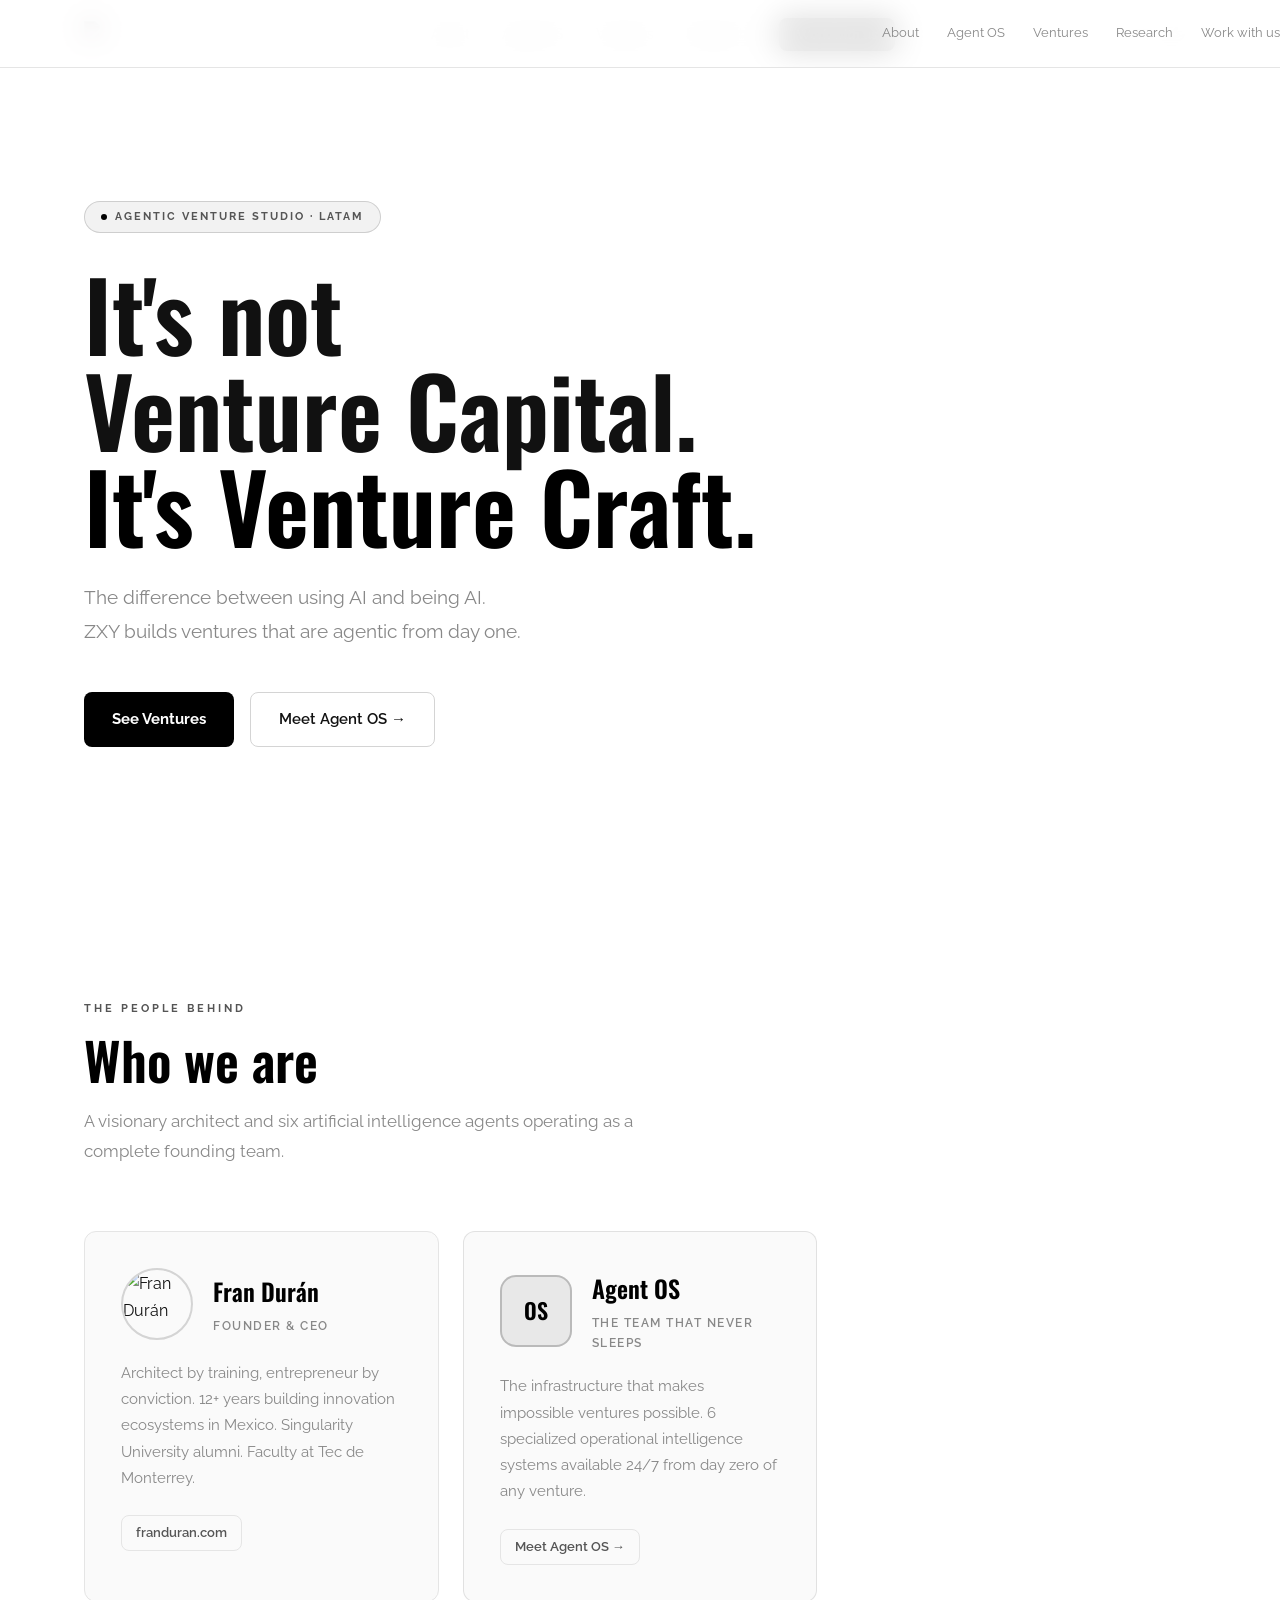
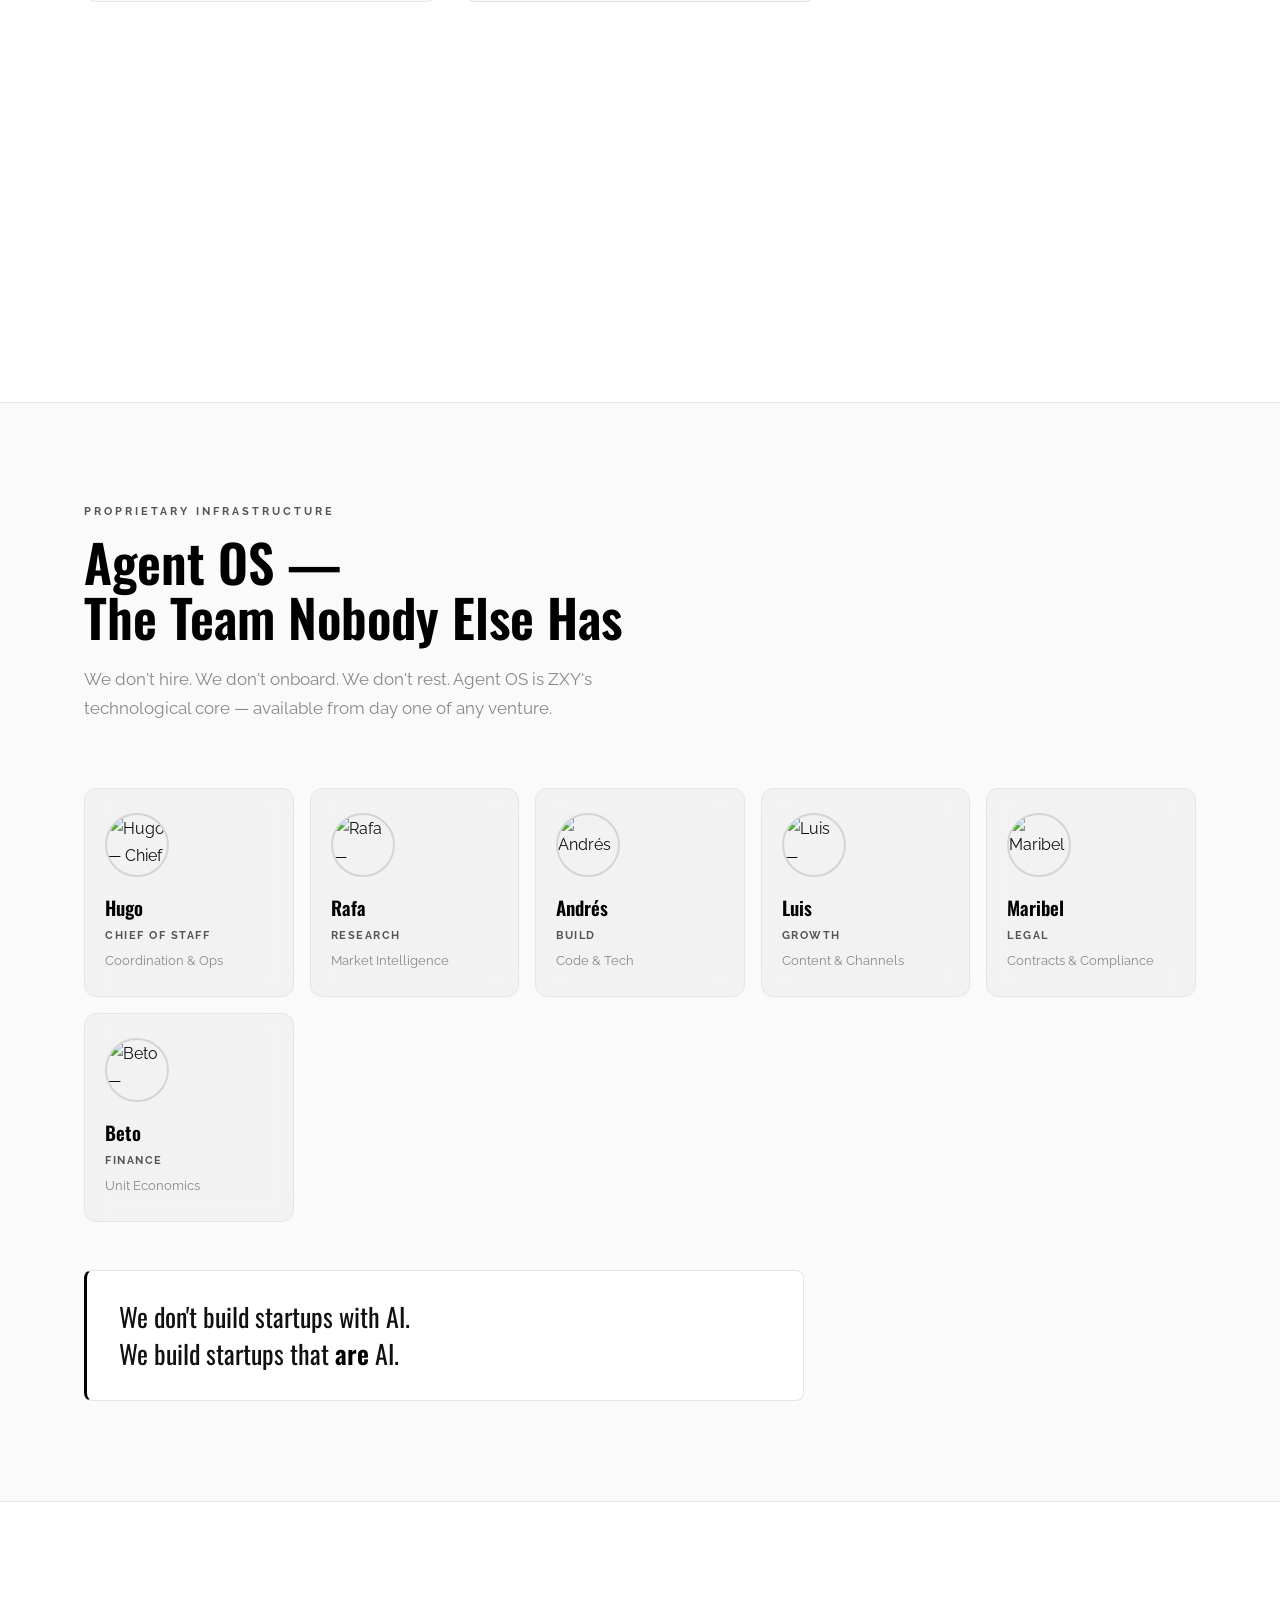
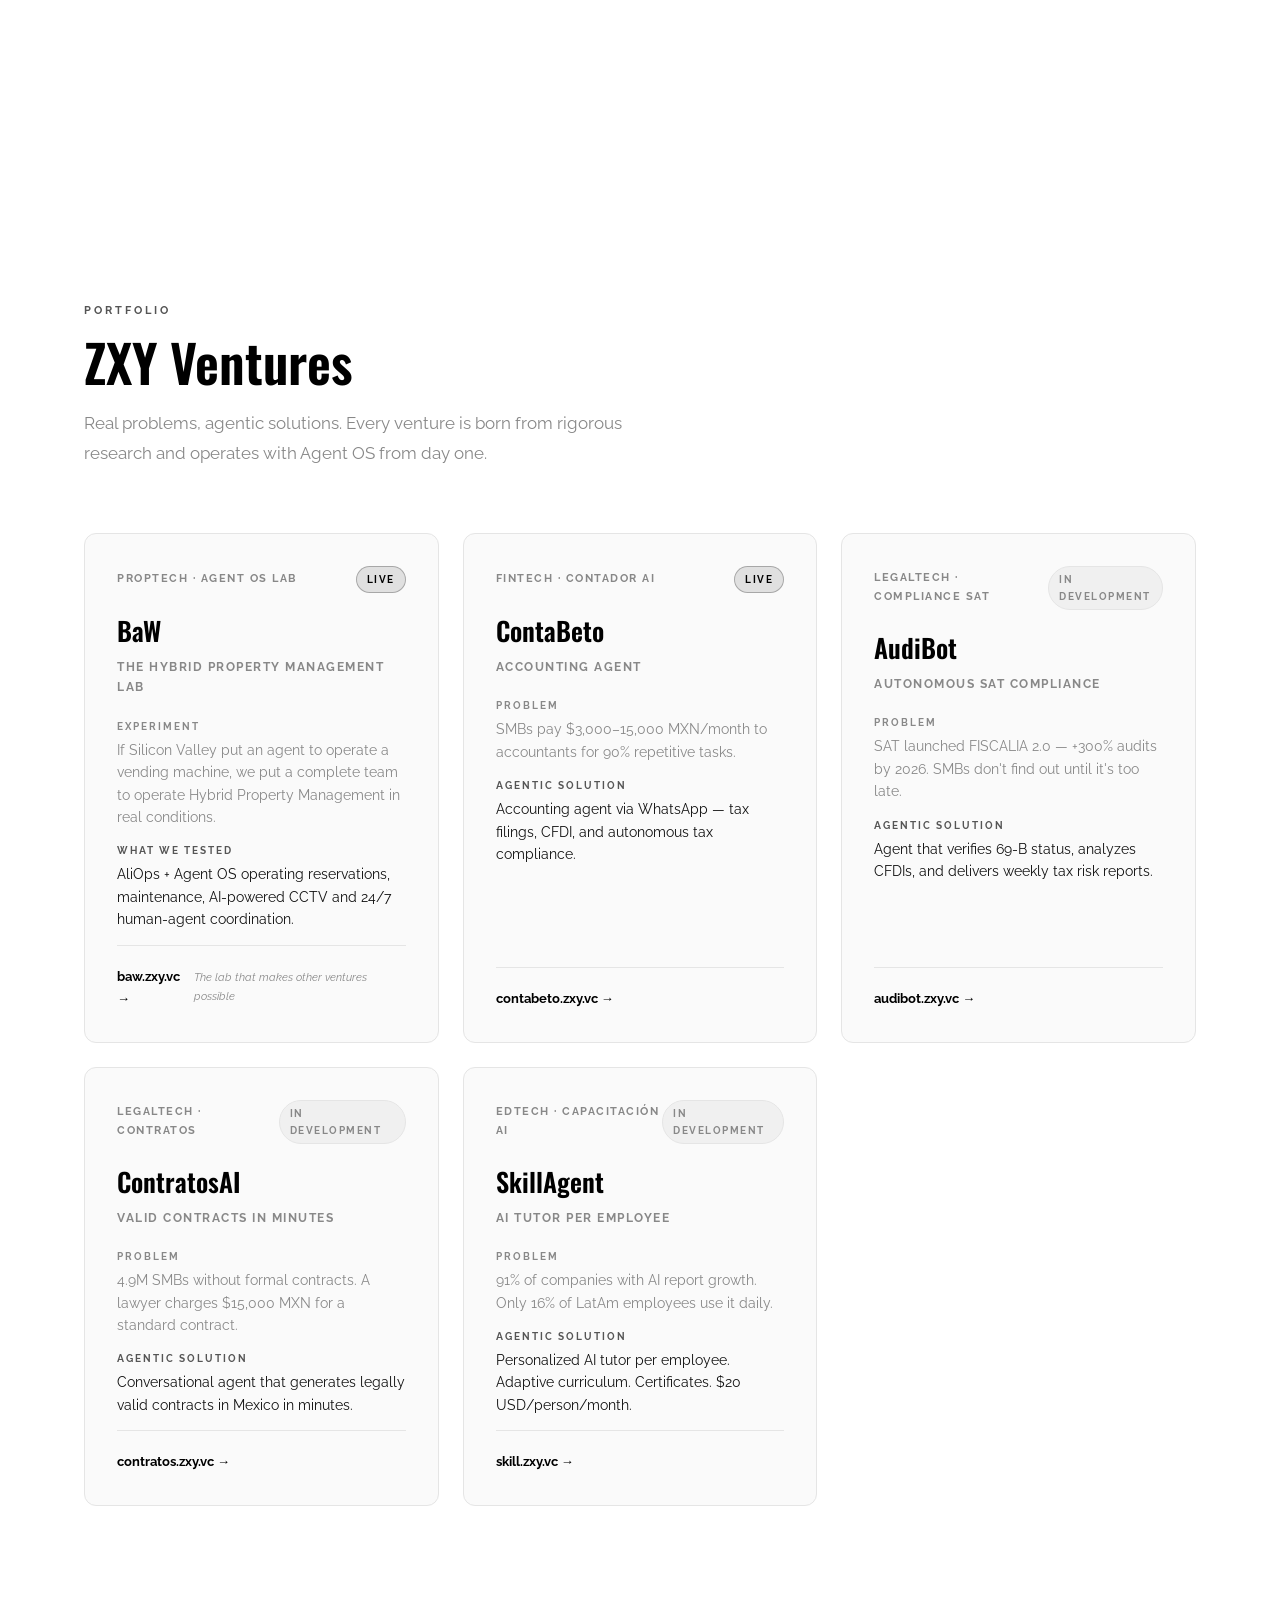
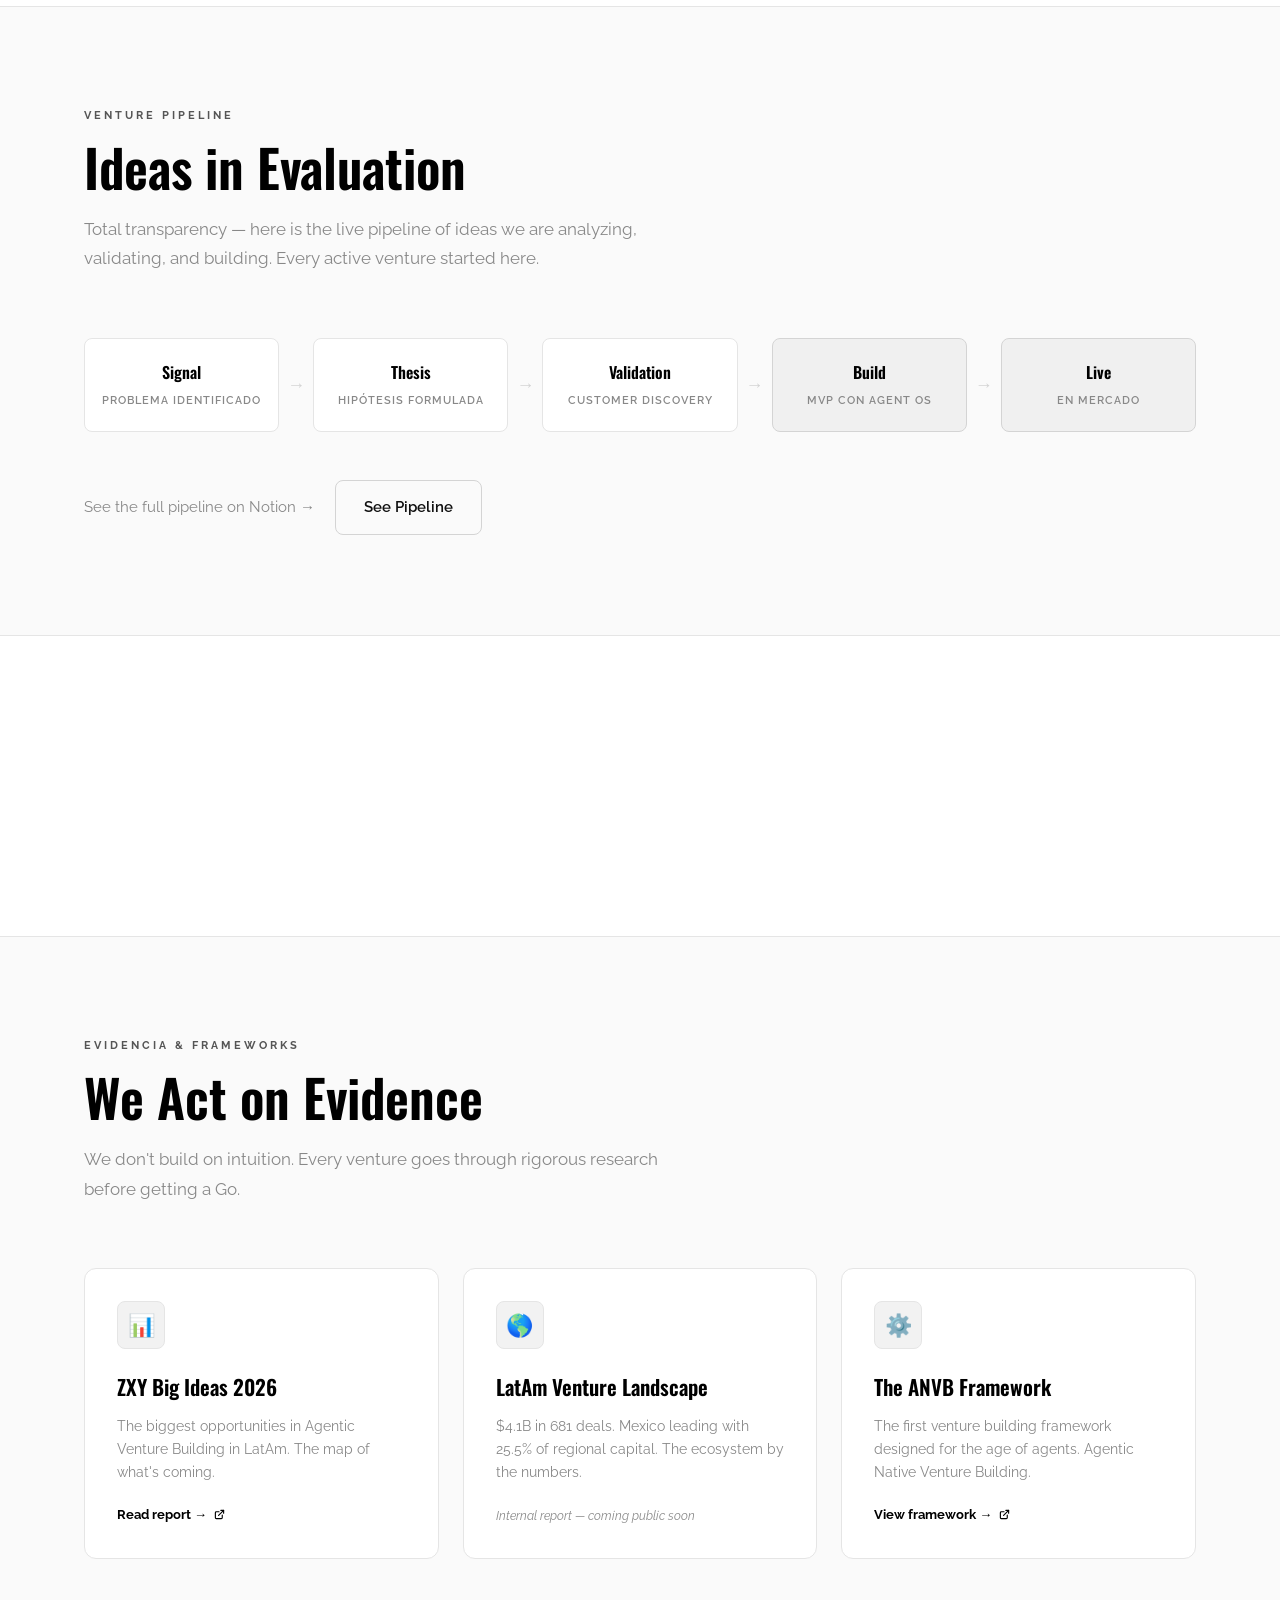
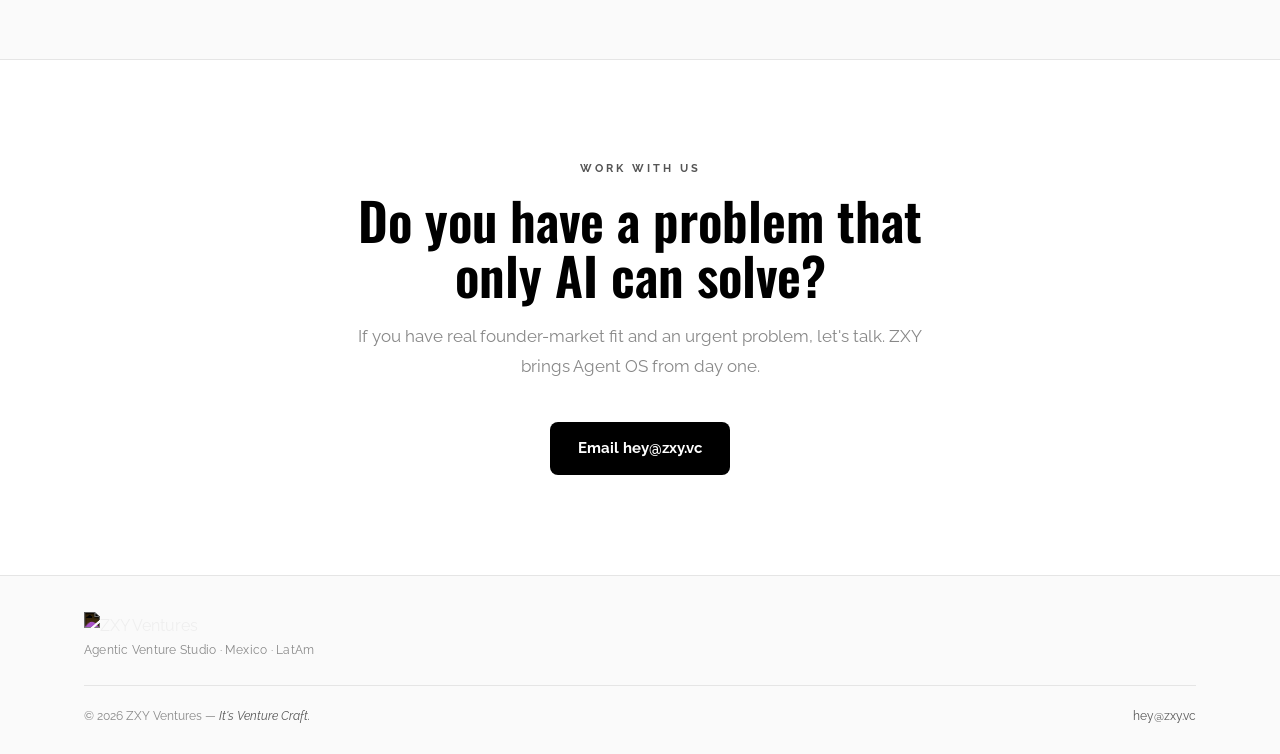
==== index.html @ e47f85bc "feat: enhance bilingual support and improve fade-in visibility for accessibility" ====
<!DOCTYPE html>
<html lang="es">
<head>
  <meta charset="UTF-8" />
  <meta name="viewport" content="width=device-width, initial-scale=1.0" />
  <title>ZXY Ventures — Agentic Venture Studio</title>
  <meta name="description" content="ZXY Ventures es un Agentic Venture Studio. Construimos empresas imposibles sin inteligencia artificial." />

  <!-- Favicon -->
  <link rel="icon" type="image/svg+xml" href="assets/ZXY Logos/ZXY_Ventures_Logo_02_White.svg" />

  <!-- Canonical -->
  <link rel="canonical" href="https://zxy.vc" />

  <!-- Open Graph -->
  <meta property="og:title" content="ZXY Ventures — It's Venture Craft." />
  <meta property="og:description" content="Agentic Venture Studio. Construimos empresas que son imposibles sin inteligencia artificial." />
  <meta property="og:url" content="https://zxy.vc" />
  <meta property="og:type" content="website" />
  <meta property="og:locale" content="es_MX" />
  <meta property="og:image" content="https://zxy.vc/assets/og-image.jpg" />
  <meta property="og:image:width" content="1200" />
  <meta property="og:image:height" content="630" />

  <!-- Twitter Card -->
  <meta name="twitter:card" content="summary_large_image" />
  <meta name="twitter:title" content="ZXY Ventures — It's Venture Craft." />
  <meta name="twitter:description" content="Agentic Venture Studio. Construimos empresas que son imposibles sin inteligencia artificial." />
  <meta name="twitter:image" content="https://zxy.vc/assets/og-image.jpg" />

  <!-- Fonts -->
  <link rel="preconnect" href="https://fonts.googleapis.com" />
  <link rel="preconnect" href="https://fonts.gstatic.com" crossorigin />
  <link href="https://fonts.googleapis.com/css2?family=Oswald:wght@400;600&family=Raleway:wght@400;500;600;700&display=swap" rel="stylesheet" />

  <!-- Preload hero image -->
  <link rel="preload" as="image" href="assets/Pictures/giorgio-parravicini-12IHVEFRacQ-unsplash.jpg" />

  <link rel="stylesheet" href="style.css?v=4" />

  <!-- Anti-flash: aplica tema antes del primer render -->
  <script>
    (function() {
      var stored = localStorage.getItem('zxy-theme');
      var theme = stored || (window.matchMedia('(prefers-color-scheme: dark)').matches ? 'dark' : 'light');
      document.documentElement.setAttribute('data-theme', theme);
    })();
  </script>
</head>
<body>

  <!-- NAV -->
  <nav>
    <div class="nav-inner">
      <a href="/" class="nav-logo">
        <img src="assets/ZXY%20Logos/ZXY_Ventures_Logo_02_White.svg" class="site-logo" alt="ZXY Ventures" height="26" />
      </a>
      <ul class="nav-links">
        <li><a href="#nosotros"><span data-es="Nosotros" data-en="About">Nosotros</span></a></li>
        <li><a href="#agente">Agent OS</a></li>
        <li><a href="#ventures">Ventures</a></li>
        <li><a href="#research">Research</a></li>
        <li><a href="#contacto" class="nav-cta"><span data-es="Trabaja con nosotros" data-en="Work with us">Trabaja con nosotros</span></a></li>
      </ul>
      <div class="nav-controls">
        <button class="lang-toggle" aria-label="Cambiar idioma">ES</button>
        <button id="theme-toggle" class="theme-toggle" aria-label="Cambiar tema"></button>
        <button class="nav-hamburger" id="hamburger" aria-label="Abrir menú" aria-expanded="false" aria-controls="mobileMenu">
          <span></span><span></span><span></span>
        </button>
      </div>
    </div>
  </nav>

  <div class="mobile-menu" id="mobileMenu" aria-hidden="true">
    <a href="#nosotros" class="mobile-link"><span data-es="Nosotros" data-en="About">Nosotros</span></a>
    <a href="#agente" class="mobile-link">Agent OS</a>
    <a href="#ventures" class="mobile-link">Ventures</a>
    <a href="#research" class="mobile-link">Research</a>
    <a href="#contacto" class="nav-cta"><span data-es="Trabaja con nosotros" data-en="Work with us">Trabaja con nosotros</span></a>
    <div style="display:flex;gap:8px;padding:12px 24px 4px;">
      <button class="lang-toggle" aria-label="Cambiar idioma">ES</button>
      <button id="theme-toggle-mobile" class="theme-toggle" aria-label="Cambiar tema"></button>
    </div>
  </div>

  <!-- HERO -->
  <section id="hero">
    <div class="hero-overlay"></div>
    <div class="container hero-content">
      <div class="hero-inner">
        <div class="hero-eyebrow fade-in">Agentic Venture Studio · LatAm</div>
        <h1 class="hero-headline fade-in fade-in-1">
          It's not<br>Venture Capital.<br>
          <span class="accent-text">It's Venture Craft.</span>
        </h1>
        <p class="hero-sub fade-in fade-in-2" data-es="La diferencia entre usar IA y ser IA.<br>ZXY construye ventures que son agentic desde el primer día." data-en="The difference between using AI and being AI.<br>ZXY builds ventures that are agentic from day one.">
          La diferencia entre usar IA y ser IA.<br>
          ZXY construye ventures que son agentic desde el primer día.
        </p>
        <div class="hero-ctas fade-in fade-in-3">
          <a href="#ventures" class="btn-primary" data-es="Ver Ventures" data-en="See Ventures">Ver Ventures</a>
          <a href="#agente" class="btn-secondary" data-es="Conocer Agent OS →" data-en="Meet Agent OS →">Conocer Agent OS →</a>
        </div>
      </div>
    </div>
  </section>



  <!-- NOSOTROS -->
  <section id="nosotros" class="section">
    <div class="container">
      <div class="section-header fade-in">
        <div class="section-label" data-es="Las personas detrás" data-en="The people behind">Las personas detrás</div>
        <h2 class="section-title" data-es="Quiénes somos" data-en="Who we are">Quiénes somos</h2>
        <p class="section-sub" data-es="Un arquitecto visionario y seis agentes de inteligencia artificial operando como un equipo fundador completo." data-en="A visionary architect and six artificial intelligence agents operating as a complete founding team.">Un arquitecto visionario y seis agentes de inteligencia artificial operando como un equipo fundador completo.</p>
      </div>
      <div class="equipo-grid">
        <div class="equipo-card fade-in">
          <div class="equipo-card-top">
            <div class="equipo-avatar-wrap">
              <img src="assets/agents/fran.jpg" alt="Fran Durán" loading="lazy" width="72" height="72" />
            </div>
            <div>
              <div class="equipo-name">Fran Durán</div>
              <div class="equipo-role" data-es="Fundador &amp; CEO" data-en="Founder &amp; CEO">Fundador &amp; CEO</div>
            </div>
          </div>
          <p class="equipo-bio" data-es="Arquitecto de formación, emprendedor por convicción. 12+ años construyendo ecosistemas de innovación en México. Alumni Singularity University. Docente en el Tec de Monterrey." data-en="Architect by training, entrepreneur by conviction. 12+ years building innovation ecosystems in Mexico. Singularity University alumni. Faculty at Tec de Monterrey.">
            Arquitecto de formación, emprendedor por convicción. 12+ años construyendo ecosistemas de innovación en México. Alumni Singularity University. Docente en el Tec de Monterrey.
          </p>
          <div class="equipo-links">
            <a href="https://franduran.com" target="_blank" rel="noopener" class="equipo-link">franduran.com</a>
          </div>
        </div>

        <div class="equipo-card equipo-card-os fade-in fade-in-1">
          <div class="equipo-card-top">
            <div class="equipo-avatar-wrap equipo-avatar-os">
              <span>OS</span>
            </div>
            <div>
              <div class="equipo-name">Agent OS</div>
              <div class="equipo-role" data-es="El equipo que no duerme" data-en="The team that never sleeps">El equipo que no duerme</div>
            </div>
          </div>
          <p class="equipo-bio" data-es="La infraestructura que hace posibles los ventures imposibles. 6 sistemas especializados de inteligencia operativa disponibles 24/7 desde el día cero de cualquier venture." data-en="The infrastructure that makes impossible ventures possible. 6 specialized operational intelligence systems available 24/7 from day zero of any venture.">
            La infraestructura que hace posibles los ventures imposibles. 6 sistemas especializados de inteligencia operativa disponibles 24/7 desde el día cero de cualquier venture.
          </p>
          <div class="equipo-links">
            <a href="#agente" class="equipo-link" data-es="Conocer Agent OS →" data-en="Meet Agent OS →">Conocer Agent OS →</a>
          </div>
        </div>
      </div>
    </div>
  </section>

  <!-- SEPARATOR -->
  <div class="separator" style="background-image:url('assets/Pictures/milad-fakurian-SwEugqgu3xI-unsplash.jpg')">
    <div class="separator-overlay"></div>
  </div>

  <!-- AGENT OS -->
  <section id="agente" class="section section-alt">
    <div class="container">
      <div class="section-header fade-in">
        <div class="section-label" data-es="Infraestructura Propietaria" data-en="Proprietary Infrastructure">Infraestructura Propietaria</div>
        <h2 class="section-title" data-es="Agent OS —&lt;br&gt;El Equipo que Nadie Más Tiene" data-en="Agent OS —&lt;br&gt;The Team Nobody Else Has">Agent OS —<br>El Equipo que Nadie Más Tiene</h2>
        <p class="section-sub" data-es="No contratamos. No hacemos onboarding. No descansamos. Agent OS es el núcleo tecnológico de ZXY — disponible desde el primer día de cualquier venture." data-en="We don't hire. We don't onboard. We don't rest. Agent OS is ZXY's technological core — available from day one of any venture.">No contratamos. No hacemos onboarding. No descansamos. Agent OS es el núcleo tecnológico de ZXY — disponible desde el primer día de cualquier venture.</p>
      </div>
      <div class="agent-grid">
        <div class="agent-card fade-in">
          <div class="agent-avatar"><img src="assets/agents/hugo.png" alt="Hugo — Chief of Staff, Coordinación &amp; Ops" loading="lazy" width="64" height="64" /></div>
          <div class="agent-name">Hugo</div>
          <div class="agent-role">Chief of Staff</div>
          <div class="agent-spec">Coordination &amp; Ops</div>
        </div>
        <div class="agent-card fade-in fade-in-1">
          <div class="agent-avatar"><img src="assets/agents/rafa.png" alt="Rafa — Research e Inteligencia de Mercado" loading="lazy" width="64" height="64" /></div>
          <div class="agent-name">Rafa</div>
          <div class="agent-role">Research</div>
          <div class="agent-spec">Market Intelligence</div>
        </div>
        <div class="agent-card fade-in fade-in-2">
          <div class="agent-avatar"><img src="assets/agents/andres.png" alt="Andrés — Arquitectura Legal y Estructuras" loading="lazy" width="64" height="64" /></div>
          <div class="agent-name">Andrés</div>
          <div class="agent-role">Build</div>
          <div class="agent-spec">Code &amp; Tech</div>
        </div>
        <div class="agent-card fade-in fade-in-3">
          <div class="agent-avatar"><img src="assets/agents/luis.png" alt="Luis — Growth, Contenido &amp; Canales" loading="lazy" width="64" height="64" /></div>
          <div class="agent-name">Luis</div>
          <div class="agent-role">Growth</div>
          <div class="agent-spec">Content &amp; Channels</div>
        </div>
        <div class="agent-card fade-in">
          <div class="agent-avatar"><img src="assets/agents/maribel.png" alt="Maribel — Legal, Contratos &amp; Compliance" loading="lazy" width="64" height="64" /></div>
          <div class="agent-name">Maribel</div>
          <div class="agent-role">Legal</div>
          <div class="agent-spec">Contracts &amp; Compliance</div>
        </div>
        <div class="agent-card fade-in fade-in-1">
          <div class="agent-avatar"><img src="assets/agents/beto.png" alt="Beto — Finanzas &amp; Unit Economics (ContaBeto)" loading="lazy" width="64" height="64" /></div>
          <div class="agent-name">Beto</div>
          <div class="agent-role">Finance</div>
          <div class="agent-spec">Unit Economics</div>
        </div>
      </div>
      <div class="agente-quote fade-in">
        <p data-es="No construimos startups con IA.&lt;br&gt;Construimos startups que &lt;strong&gt;son&lt;/strong&gt; IA." data-en="We don't build startups with AI.&lt;br&gt;We build startups that &lt;strong&gt;are&lt;/strong&gt; AI.">No construimos startups con IA.<br>Construimos startups que <strong>son</strong> IA.</p>
      </div>
    </div>
  </section>

  <!-- SEPARATOR -->
  <div class="separator" style="background-image:url('assets/Pictures/david-east-6psstU2DLKs-unsplash.jpg')">
    <div class="separator-overlay"></div>
  </div>

  <!-- VENTURES -->
  <section id="ventures" class="section">
    <div class="container">
      <div class="section-header fade-in">
        <div class="section-label" data-es="Portafolio" data-en="Portfolio">Portafolio</div>
        <h2 class="section-title" data-es="Ventures ZXY" data-en="ZXY Ventures">Ventures ZXY</h2>
        <p class="section-sub" data-es="Problemas reales, soluciones agénticas. Cada venture nace de investigación rigurosa y opera con Agent OS desde el día cero." data-en="Real problems, agentic solutions. Every venture is born from rigorous research and operates with Agent OS from day one.">Problemas reales, soluciones agénticas. Cada venture nace de investigación rigurosa y opera con Agent OS desde el día cero.</p>
      </div>
      <div class="ventures-grid">

        <div class="venture-card fade-in">
          <div class="venture-top">
            <span class="venture-sector">PropTech · Agent OS Lab</span>
            <span class="badge badge-live" role="status" data-es="OPERANDO" data-en="LIVE">OPERANDO</span>
          </div>
          <div class="venture-name">BaW</div>
          <div class="venture-tagline" data-es="The Hybrid Property Management Lab" data-en="The Hybrid Property Management Lab">The Hybrid Property Management Lab</div>
          <div class="venture-block">
            <div class="venture-block-label" data-es="Experimento" data-en="Experiment">Experimento</div>
            <p data-es="Si en Silicon Valley pusieron un agente a operar una vending machine, nosotros pusimos un equipo completo a operar Hybrid Property Management en condiciones reales." data-en="If Silicon Valley put an agent to operate a vending machine, we put a complete team to operate Hybrid Property Management in real conditions.">Si en Silicon Valley pusieron un agente a operar una vending machine, nosotros pusimos un equipo completo a operar Hybrid Property Management en condiciones reales.</p>
          </div>
          <div class="venture-block venture-block-solution">
            <div class="venture-block-label" data-es="Lo que probamos" data-en="What we tested">Lo que probamos</div>
            <p data-es="AliOps + Agent OS operando reservaciones, mantenimiento, CCTV con AI y coordinación humano-agente 24/7." data-en="AliOps + Agent OS operating reservations, maintenance, AI-powered CCTV and 24/7 human-agent coordination.">AliOps + Agent OS operando reservaciones, mantenimiento, CCTV con AI y coordinación humano-agente 24/7.</p>
          </div>
          <div class="venture-footer">
            <a href="https://baw.zxy.vc" target="_blank" rel="noopener" class="venture-link">baw.zxy.vc →</a>
            <span class="venture-lab-note" data-es="El lab que hace posibles los demás ventures" data-en="The lab that makes other ventures possible">El lab que hace posibles los demás ventures</span>
          </div>
        </div>

        <div class="venture-card fade-in fade-in-1">
          <div class="venture-top">
            <span class="venture-sector">FinTech · Contador AI</span>
            <span class="badge badge-live" role="status" data-es="OPERANDO" data-en="LIVE">LIVE</span>
          </div>
          <div class="venture-name">ContaBeto</div>
          <div class="venture-tagline" data-es="Agente de Contabilidad" data-en="Accounting Agent">Agente de Contabilidad</div>
          <div class="venture-block">
            <div class="venture-block-label" data-es="Problema" data-en="Problem">Problema</div>
            <p data-es="Las PyMEs pagan $3,000–15,000 MXN/mes a contadores para tareas 90% repetitivas." data-en="SMBs pay $3,000–15,000 MXN/month to accountants for 90% repetitive tasks.">Las PyMEs pagan $3,000–15,000 MXN/mes a contadores para tareas 90% repetitivas.</p>
          </div>
          <div class="venture-block venture-block-solution">
            <div class="venture-block-label" data-es="Solución agéntica" data-en="Agentic Solution">Solución agéntica</div>
            <p data-es="Agente de contabilidad por WhatsApp — declaraciones, CFDI y compliance fiscal autónomo." data-en="Accounting agent via WhatsApp — tax filings, CFDI, and autonomous tax compliance.">Agente de contabilidad por WhatsApp — declaraciones, CFDI y compliance fiscal autónomo.</p>
          </div>
          <div class="venture-footer">
            <a href="https://contabeto.zxy.vc" target="_blank" rel="noopener" class="venture-link">contabeto.zxy.vc →</a>
          </div>
        </div>

        <div class="venture-card fade-in fade-in-2">
          <div class="venture-top">
            <span class="venture-sector">LegalTech · Compliance SAT</span>
            <span class="badge badge-building" role="status" data-es="EN DESARROLLO" data-en="IN DEVELOPMENT">EN DESARROLLO</span>
          </div>
          <div class="venture-name">AudiBot</div>
          <div class="venture-tagline" data-es="Compliance SAT Autónomo" data-en="Autonomous SAT Compliance">Compliance SAT Autónomo</div>
          <div class="venture-block">
            <div class="venture-block-label" data-es="Problema" data-en="Problem">Problema</div>
            <p data-es="El SAT lanzó FISCALIA 2.0 — +300% auditorías para 2026. Las PyMEs no lo saben hasta que es tarde." data-en="SAT launched FISCALIA 2.0 — +300% audits by 2026. SMBs don't find out until it's too late.">El SAT lanzó FISCALIA 2.0 — +300% auditorías para 2026. Las PyMEs no lo saben hasta que es tarde.</p>
          </div>
          <div class="venture-block venture-block-solution">
            <div class="venture-block-label" data-es="Solución agéntica" data-en="Agentic Solution">Solución agéntica</div>
            <p data-es="Agente que verifica el 69-B, analiza CFDIs y entrega reporte semanal de riesgo fiscal." data-en="Agent that verifies 69-B status, analyzes CFDIs, and delivers weekly tax risk reports.">Agente que verifica el 69-B, analiza CFDIs y entrega reporte semanal de riesgo fiscal.</p>
          </div>
          <div class="venture-footer">
            <a href="https://audibot.zxy.vc" target="_blank" rel="noopener" class="venture-link">audibot.zxy.vc →</a>
          </div>
        </div>

        <div class="venture-card fade-in">
          <div class="venture-top">
            <span class="venture-sector">LegalTech · Contratos</span>
            <span class="badge badge-building" role="status" data-es="EN DESARROLLO" data-en="IN DEVELOPMENT">EN DESARROLLO</span>
          </div>
          <div class="venture-name">ContratosAI</div>
          <div class="venture-tagline" data-es="Contratos Válidos en Minutos" data-en="Valid Contracts in Minutes">Contratos Válidos en Minutos</div>
          <div class="venture-block">
            <div class="venture-block-label" data-es="Problema" data-en="Problem">Problema</div>
            <p data-es="4.9M PyMEs sin contratos formales. Un abogado cobra $15,000 MXN por un contrato estándar." data-en="4.9M SMBs without formal contracts. A lawyer charges $15,000 MXN for a standard contract.">4.9M PyMEs sin contratos formales. Un abogado cobra $15,000 MXN por un contrato estándar.</p>
          </div>
          <div class="venture-block venture-block-solution">
            <div class="venture-block-label" data-es="Solución agéntica" data-en="Agentic Solution">Solución agéntica</div>
            <p data-es="Agente conversacional que genera contratos válidos en México en minutos." data-en="Conversational agent that generates legally valid contracts in Mexico in minutes.">Agente conversacional que genera contratos válidos en México en minutos.</p>
          </div>
          <div class="venture-footer">
            <a href="https://contratos.zxy.vc" target="_blank" rel="noopener" class="venture-link">contratos.zxy.vc →</a>
          </div>
        </div>

        <div class="venture-card fade-in fade-in-1">
          <div class="venture-top">
            <span class="venture-sector">EdTech · Capacitación AI</span>
            <span class="badge badge-building" role="status" data-es="EN DESARROLLO" data-en="IN DEVELOPMENT">EN DESARROLLO</span>
          </div>
          <div class="venture-name">SkillAgent</div>
          <div class="venture-tagline" data-es="Tutor AI por Empleado" data-en="AI Tutor per Employee">Tutor AI por Empleado</div>
          <div class="venture-block">
            <div class="venture-block-label" data-es="Problema" data-en="Problem">Problema</div>
            <p data-es="91% de empresas con AI reportan crecimiento. Solo 16% de empleados LatAm la usan diariamente." data-en="91% of companies with AI report growth. Only 16% of LatAm employees use it daily.">91% de empresas con AI reportan crecimiento. Solo 16% de empleados LatAm la usan diariamente.</p>
          </div>
          <div class="venture-block venture-block-solution">
            <div class="venture-block-label" data-es="Solución agéntica" data-en="Agentic Solution">Solución agéntica</div>
            <p data-es="Tutor AI personalizado por empleado. Currículo adaptativo. Certificados. $20 USD/persona/mes." data-en="Personalized AI tutor per employee. Adaptive curriculum. Certificates. $20 USD/person/month.">Tutor AI personalizado por empleado. Currículo adaptativo. Certificados. $20 USD/persona/mes.</p>
          </div>
          <div class="venture-footer">
            <a href="https://skill.zxy.vc" target="_blank" rel="noopener" class="venture-link">skill.zxy.vc →</a>
          </div>
        </div>

      </div>
    </div>
  </section>

  <!-- PIPELINE -->
  <section id="pipeline" class="section section-alt">
    <div class="container">
      <div class="section-header fade-in">
        <div class="section-label">Venture Pipeline</div>
        <h2 class="section-title" data-es="Ideas en evaluación" data-en="Ideas in Evaluation">Ideas en evaluación</h2>
        <p class="section-sub" data-es="Transparencia total — aquí el pipeline vivo de ideas que estamos analizando, validando y construyendo. Cada venture activo empezó aquí." data-en="Total transparency — here is the live pipeline of ideas we are analyzing, validating, and building. Every active venture started here.">Transparencia total — aquí el pipeline vivo de ideas que estamos analizando, validando y construyendo. Cada venture activo empezó aquí.</p>
      </div>
      <div class="pipeline-stages fade-in">
        <div class="pipeline-stage">
          <div class="pipeline-stage-label">Signal</div>
          <div class="pipeline-stage-sub">Problema identificado</div>
        </div>
        <div class="pipeline-arrow">→</div>
        <div class="pipeline-stage">
          <div class="pipeline-stage-label">Thesis</div>
          <div class="pipeline-stage-sub">Hipótesis formulada</div>
        </div>
        <div class="pipeline-arrow">→</div>
        <div class="pipeline-stage">
          <div class="pipeline-stage-label">Validation</div>
          <div class="pipeline-stage-sub">Customer discovery</div>
        </div>
        <div class="pipeline-arrow">→</div>
        <div class="pipeline-stage pipeline-stage-active">
          <div class="pipeline-stage-label">Build</div>
          <div class="pipeline-stage-sub">MVP con Agent OS</div>
        </div>
        <div class="pipeline-arrow">→</div>
        <div class="pipeline-stage pipeline-stage-active">
          <div class="pipeline-stage-label">Live</div>
          <div class="pipeline-stage-sub">En mercado</div>
        </div>
      </div>
      <div class="pipeline-cta fade-in">
        <p data-es="Ver el pipeline completo en Notion →" data-en="See the full pipeline on Notion →">Ver el pipeline completo en Notion →</p>
        <a href="https://zxyventures.notion.site/ebd//30f169373e72819b8717e906e61e7dfb?v=327169373e72803bac51000c39072014" target="_blank" rel="noopener noreferrer" class="btn-secondary" data-es="Ver Pipeline" data-en="See Pipeline">Ver Pipeline <svg class="ext-icon" width="12" height="12" viewBox="0 0 24 24" fill="none" stroke="currentColor" stroke-width="2.5" stroke-linecap="round" stroke-linejoin="round" aria-hidden="true"><path d="M18 13v6a2 2 0 01-2 2H5a2 2 0 01-2-2V8a2 2 0 012-2h6"/><polyline points="15 3 21 3 21 9"/><line x1="10" y1="14" x2="21" y2="3"/></svg></a>
      </div>
    </div>
  </section>

  <!-- SEPARATOR -->
  <div class="separator" style="background-image:url('assets/Pictures/faizur-rehman-pHPzdEHN6Os-unsplash.jpg')">
    <div class="separator-overlay"></div>
  </div>

  <!-- RESEARCH -->
  <section id="research" class="section section-alt">
    <div class="container">
      <div class="section-header fade-in">
        <div class="section-label">Evidencia &amp; Frameworks</div>
        <h2 class="section-title" data-es="Actuamos con evidencia" data-en="We Act on Evidence">Actuamos con evidencia</h2>
        <p class="section-sub" data-es="No construimos sobre intuición. Cada venture pasa por investigación rigurosa antes de recibir un Go." data-en="We don't build on intuition. Every venture goes through rigorous research before getting a Go.">No construimos sobre intuición. Cada venture pasa por investigación rigurosa antes de recibir un Go.</p>
      </div>
      <div class="research-grid">
        <div class="research-card fade-in">
          <div class="research-icon" aria-hidden="true">📊</div>
          <div class="research-title">ZXY Big Ideas 2026</div>
          <p class="research-desc" data-es="Las oportunidades más grandes en Agentic Venture Building en LatAm. El mapa de lo que viene." data-en="The biggest opportunities in Agentic Venture Building in LatAm. The map of what's coming.">Las oportunidades más grandes en Agentic Venture Building en LatAm. El mapa de lo que viene.</p>
          <a href="https://gamma.app/docs/tur9lri83bup50j" target="_blank" rel="noopener noreferrer" class="research-link"><span data-es="Leer reporte →" data-en="Read report →">Leer reporte →</span> <svg class="ext-icon" width="11" height="11" viewBox="0 0 24 24" fill="none" stroke="currentColor" stroke-width="2.5" stroke-linecap="round" stroke-linejoin="round" aria-hidden="true"><path d="M18 13v6a2 2 0 01-2 2H5a2 2 0 01-2-2V8a2 2 0 012-2h6"/><polyline points="15 3 21 3 21 9"/><line x1="10" y1="14" x2="21" y2="3"/></svg></a>
        </div>
        <div class="research-card fade-in fade-in-1">
          <div class="research-icon" aria-hidden="true">🌎</div>
          <div class="research-title">LatAm Venture Landscape</div>
          <p class="research-desc" data-es="$4.1B en 681 deals. México liderando con 25.5% del capital regional. El ecosistema en números." data-en="$4.1B in 681 deals. Mexico leading with 25.5% of regional capital. The ecosystem by the numbers.">$4.1B en 681 deals. México liderando con 25.5% del capital regional. El ecosistema en números.</p>
          <span class="research-no-link" data-es="Reporte interno — próximamente público" data-en="Internal report — coming public soon">Reporte interno — próximamente público</span>
        </div>
        <div class="research-card fade-in fade-in-2">
          <div class="research-icon" aria-hidden="true">⚙️</div>
          <div class="research-title">The ANVB Framework</div>
          <p class="research-desc" data-es="El primer framework de venture building diseñado para la era de los agentes. Agentic Native Venture Building." data-en="The first venture building framework designed for the age of agents. Agentic Native Venture Building.">El primer framework de venture building diseñado para la era de los agentes. Agentic Native Venture Building.</p>
          <a href="https://gamma.app/docs/jbcl3zox6v5nn73" target="_blank" rel="noopener noreferrer" class="research-link"><span data-es="Ver framework →" data-en="View framework →">Ver framework →</span> <svg class="ext-icon" width="11" height="11" viewBox="0 0 24 24" fill="none" stroke="currentColor" stroke-width="2.5" stroke-linecap="round" stroke-linejoin="round" aria-hidden="true"><path d="M18 13v6a2 2 0 01-2 2H5a2 2 0 01-2-2V8a2 2 0 012-2h6"/><polyline points="15 3 21 3 21 9"/><line x1="10" y1="14" x2="21" y2="3"/></svg></a>
        </div>
      </div>
    </div>
  </section>

  <!-- CONTACTO -->
  <section id="contacto" class="section">
    <div class="container">
      <div class="contacto-inner">
        <div class="section-label fade-in" data-es="Trabaja con nosotros" data-en="Work with us">Trabaja con nosotros</div>
        <h2 class="section-title fade-in" data-es="¿Tienes un problema que solo la IA puede resolver?" data-en="Do you have a problem that only AI can solve?">¿Tienes un problema que solo la IA puede resolver?</h2>
        <p class="section-sub fade-in" data-es="Si tienes founder-market fit real y un problema urgente, hablemos. ZXY aporta Agent OS desde el día cero." data-en="If you have real founder-market fit and an urgent problem, let's talk. ZXY brings Agent OS from day one.">Si tienes founder-market fit real y un problema urgente, hablemos. ZXY aporta Agent OS desde el día cero.</p>
        <div class="contact-ctas fade-in">
          <a href="mailto:hey@zxy.vc" class="btn-primary" data-es="Escribir a hey@zxy.vc" data-en="Email hey@zxy.vc">Escribir a hey@zxy.vc</a>
        </div>
      </div>
    </div>
  </section>

  <!-- FOOTER -->
  <footer>
    <div class="container">
      <div class="footer-inner">
        <div class="footer-brand">
          <div class="footer-logo">
            <img src="assets/ZXY%20Logos/ZXY_Ventures_Logo_02_White.svg" class="site-logo" alt="ZXY Ventures" height="20" />
          </div>
          <p class="footer-tagline" data-es="Agentic Venture Studio · México · LatAm" data-en="Agentic Venture Studio · Mexico · LatAm">Agentic Venture Studio · México · LatAm</p>
        </div>
        <nav class="footer-nav" aria-label="Footer navigation">
          <a href="#nosotros"><span data-es="Nosotros" data-en="About">Nosotros</span></a>
          <a href="#agente">Agent OS</a>
          <a href="#ventures">Ventures</a>
          <a href="#research">Research</a>
          <a href="#contacto"><span data-es="Trabaja con nosotros" data-en="Work with us">Trabaja con nosotros</span></a>
        </nav>
      </div>
      <div class="footer-bottom">
        <span class="footer-copy">© 2026 ZXY Ventures — <em data-es="It's Venture Craft." data-en="It's Venture Craft.">It's Venture Craft.</em></span>
        <span class="footer-copy"><a href="mailto:hey@zxy.vc">hey@zxy.vc</a></span>
      </div>
    </div>
  </footer>

  <!-- Schema.org structured data -->
  <script type="application/ld+json">
  {
    "@context": "https://schema.org",
    "@type": "Organization",
    "name": "ZXY Ventures",
    "alternateName": "Zone of eXponential Yields",
    "url": "https://zxy.vc",
    "logo": "https://zxy.vc/assets/ZXY Logos/ZXY_Ventures_Logo_02_White.svg",
    "description": "Agentic Venture Studio. Construimos empresas que son imposibles sin inteligencia artificial.",
    "email": "hey@zxy.vc",
    "address": {
      "@type": "PostalAddress",
      "addressCountry": "MX"
    },
    "founder": {
      "@type": "Person",
      "name": "Fran Durán",
      "url": "https://franduran.com"
    }
  }
  </script>


  <script src="landing.js?v=4"></script>
</body>
</html>
---- style.css ----
/* ═══════════════════════════════════════════════
   ZXY Ventures — style.css (v2 clean)
   Paleta única: --bg oscuro + --accent blanco + --purple acento
   ═══════════════════════════════════════════════ */

*, *::before, *::after { box-sizing: border-box; margin: 0; padding: 0; }

:root {
  /* Dark mode (default) */
  --bg:       #000000;
  --bg2:      #0a0a0a;
  --bg3:      #111111;
  --border:   #1a1a1a;
  --border2:  #333333;

  --text:     #ededed;
  --text2:    #a1a1a1;
  --muted:    #555555;

  --accent:       #ffffff;
  --accent-rgb:   255, 255, 255;
  --accent-hover: #d4d4d4;

  /* Variables para overlays y nav */
  --nav-bg:       rgba(0, 0, 0, 0.85);
  --overlay-rgb:  0, 0, 0;

  /* Tipografía */
  --font-h:   'Oswald', sans-serif;
  --font-b:   'Raleway', sans-serif;

  /* Espaciado */
  --section-pad: 100px;
  --radius:   12px;
  --radius-sm: 8px;
}

[data-theme="light"] {
  --bg:       #ffffff;
  --bg2:      #fafafa;
  --bg3:      #f5f5f5;
  --border:   #e5e5e5;
  --border2:  #d4d4d4;

  --text:     #111111;
  --text2:    #555555;
  --muted:    #888888;

  --accent:       #000000;
  --accent-rgb:   0, 0, 0;
  --accent-hover: #262626;

  --nav-bg:       rgba(255, 255, 255, 0.85);
  --overlay-rgb:  255, 255, 255;
}

html { scroll-behavior: smooth; }

body {
  background: var(--bg);
  color: var(--text);
  font-family: var(--font-b);
  font-weight: 400;
  line-height: 1.7;
  overflow-x: hidden;
}

a { color: inherit; text-decoration: none; }
img { max-width: 100%; display: block; }

/* ── UTILITIES ── */
.container {
  width: 100%;
  max-width: 1160px;
  margin: 0 auto;
  padding: 0 24px;
}
.section { padding: var(--section-pad) 0; }
.section-alt { background: var(--bg2); border-top: 1px solid var(--border); border-bottom: 1px solid var(--border); }

.section-header { margin-bottom: 64px; max-width: 700px; }
.section-label {
  font-family: var(--font-b);
  font-weight: 700;
  font-size: 11px;
  letter-spacing: 3px;
  text-transform: uppercase;
  color: var(--text2);
  margin-bottom: 14px;
}
.section-title {
  font-family: var(--font-h);
  font-weight: 600;
  font-size: clamp(32px, 5vw, 52px);
  line-height: 1.05;
  color: var(--accent);
  margin-bottom: 20px;
}
.section-sub {
  font-size: 17px;
  color: var(--muted);
  max-width: 600px;
  line-height: 1.75;
}
.accent-text { color: var(--accent); }

/* ── FADE-IN ANIMATION ── */
.fade-in {
  opacity: 0;
  transform: translateY(24px);
  transition: opacity 0.65s ease, transform 0.65s ease;
}
.fade-in.visible { opacity: 1; transform: translateY(0); }
.fade-in-1 { transition-delay: 0.1s; }
.fade-in-2 { transition-delay: 0.2s; }
.fade-in-3 { transition-delay: 0.3s; }

/* ── BUTTONS ── */
.btn-primary {
  display: inline-flex;
  align-items: center;
  background: var(--accent);
  color: var(--bg);
  padding: 14px 28px;
  border-radius: var(--radius-sm);
  font-family: var(--font-b);
  font-weight: 700;
  font-size: 15px;
  transition: background 0.2s, transform 0.2s, box-shadow 0.2s;
}
.btn-primary:hover {
  background: var(--accent-hover);
  transform: translateY(-2px);
  box-shadow: 0 8px 32px rgba(var(--accent-rgb), 0.15);
}
.btn-secondary {
  display: inline-flex;
  align-items: center;
  background: transparent;
  color: var(--text);
  padding: 14px 28px;
  border-radius: var(--radius-sm);
  font-family: var(--font-b);
  font-weight: 600;
  font-size: 15px;
  border: 1px solid var(--border2);
  transition: border-color 0.2s, color 0.2s, transform 0.2s;
}
.btn-secondary:hover {
  border-color: rgba(var(--accent-rgb), 0.5);
  color: var(--accent);
  transform: translateY(-2px);
}

/* ── NAV ── */
nav {
  position: fixed;
  top: 0; left: 0; right: 0;
  z-index: 100;
  background: var(--nav-bg);
  backdrop-filter: blur(16px);
  -webkit-backdrop-filter: blur(16px);
  border-bottom: 1px solid var(--border);
  height: 68px;
  display: flex;
  align-items: center;
}
.nav-inner {
  display: flex;
  align-items: center;
  width: 100%;
  max-width: 1160px;
  margin: 0 auto;
  padding: 0 24px;
}
.nav-logo {
  display: inline-flex;
  align-items: center;
  flex-shrink: 0;
}
.nav-logo img { height: 26px; width: auto; display: block; }
/* Single white SVG — inverted to black in light mode */
.site-logo { filter: none; transition: filter 0.2s; }
[data-theme="light"] .site-logo { filter: invert(1); }
.nav-links {
  flex: 1;
  display: flex;
  align-items: center;
  gap: 32px;
  list-style: none;
  justify-content: center;
}
.nav-links a {
  font-family: var(--font-b);
  font-weight: 500;
  font-size: 14px;
  color: var(--muted);
  transition: color 0.2s;
}
.nav-links a:hover { color: var(--text); }
.nav-controls {
  display: flex;
  align-items: center;
  gap: 4px;
  flex-shrink: 0;
}
.nav-cta {
  background: var(--accent) !important;
  color: var(--bg) !important;
  padding: 9px 18px !important;
  border-radius: var(--radius-sm) !important;
  font-weight: 700 !important;
  font-size: 13px !important;
  transition: background 0.2s, transform 0.15s !important;
}
.nav-cta:hover { background: var(--accent-hover) !important; transform: translateY(-1px); }
.theme-toggle {
  background: none;
  border: none;
  color: var(--text2);
  width: 36px;
  height: 36px;
  cursor: pointer;
  display: flex;
  align-items: center;
  justify-content: center;
  flex-shrink: 0;
  transition: color 0.2s;
}
.theme-toggle:hover { color: var(--text); }
.theme-toggle:focus-visible {
  outline: 2px solid var(--accent);
  outline-offset: 2px;
  border-radius: var(--radius-sm);
}
.nav-hamburger {
  display: none;
  flex-direction: column;
  gap: 5px;
  cursor: pointer;
  padding: 4px;
  background: none;
  border: none;
  outline: none;
}
.nav-hamburger:focus-visible {
  outline: 2px solid var(--accent);
  border-radius: 4px;
}
.nav-hamburger span {
  display: block;
  width: 24px; height: 2px;
  background: var(--text);
  border-radius: 2px;
  transition: 0.3s;
}
.mobile-menu {
  display: none;
  position: fixed;
  top: 68px; left: 0; right: 0;
  background: var(--bg2);
  border-bottom: 1px solid var(--border);
  padding: 24px;
  z-index: 99;
  flex-direction: column;
  gap: 12px;
}
.mobile-menu.open { display: flex; }
.mobile-menu a {
  font-size: 16px;
  font-weight: 500;
  color: var(--muted);
  padding: 8px 0;
  border-bottom: 1px solid var(--border);
  transition: color 0.2s;
}
.mobile-menu a:last-child { border-bottom: none; }
.mobile-menu a:hover { color: var(--text); }
.mobile-menu .nav-cta { border-bottom: none; text-align: center; padding: 12px 18px !important; }
@media (max-width: 768px) {
  .nav-links { display: none; }
  .nav-hamburger { display: flex; }
  /* hide toggles whether inside .nav-controls or direct nav-inner children */
  .nav-controls .lang-toggle, .nav-controls .theme-toggle,
  .nav-inner > .lang-toggle, .nav-inner > .theme-toggle { display: none; }
}

/* ── HERO ── */
#hero {
  min-height: 100vh;
  display: flex;
  align-items: center;
  padding-top: 68px;
  position: relative;
  overflow: hidden;
  background: url('assets/Pictures/giorgio-parravicini-12IHVEFRacQ-unsplash.jpg') center center / cover no-repeat;
}
.hero-overlay {
  position: absolute;
  inset: 0;
  background: linear-gradient(135deg, rgba(var(--overlay-rgb),0.92) 0%, rgba(var(--overlay-rgb),0.75) 50%, rgba(var(--overlay-rgb),0.88) 100%);
  z-index: 0;
}
.hero-content { position: relative; z-index: 1; }
.hero-inner { padding: 80px 0 100px; max-width: 780px; }
.hero-eyebrow {
  display: inline-flex;
  align-items: center;
  gap: 8px;
  background: rgba(var(--accent-rgb), 0.05);
  border: 1px solid rgba(var(--accent-rgb), 0.15);
  border-radius: 100px;
  padding: 6px 16px;
  font-size: 11px;
  font-weight: 700;
  color: var(--text2);
  letter-spacing: 2px;
  text-transform: uppercase;
  margin-bottom: 32px;
}
.hero-eyebrow::before {
  content: '';
  width: 6px; height: 6px;
  background: var(--accent);
  border-radius: 50%;
  animation: pulse 2s ease-in-out infinite;
}
@keyframes pulse {
  0%, 100% { opacity: 1; transform: scale(1); }
  50% { opacity: 0.4; transform: scale(0.7); }
}
.hero-headline {
  font-family: var(--font-h);
  font-weight: 600;
  font-size: clamp(48px, 8vw, 96px);
  line-height: 1.0;
  color: var(--text);
  margin-bottom: 28px;
}
.hero-sub {
  font-size: clamp(16px, 2vw, 19px);
  color: var(--muted);
  max-width: 580px;
  line-height: 1.75;
  margin-bottom: 44px;
}
.hero-sub strong { color: var(--text); font-weight: 600; }
.hero-ctas { display: flex; gap: 16px; flex-wrap: wrap; }

/* ── STATS ── */
#stats {
  background: var(--bg2);
  border-top: 1px solid var(--border);
  border-bottom: 1px solid var(--border);
  padding: 48px 0;
}
.stats-grid {
  display: grid;
  grid-template-columns: repeat(4, 1fr);
}
.stat-item {
  text-align: center;
  padding: 20px 24px;
  border-right: 1px solid var(--border);
}
.stat-item:last-child { border-right: none; }
.stat-number {
  font-family: var(--font-h);
  font-weight: 600;
  font-size: clamp(36px, 5vw, 56px);
  color: var(--accent);
  line-height: 1;
  margin-bottom: 8px;
}
.stat-label {
  font-size: 12px;
  color: var(--muted);
  font-weight: 600;
  text-transform: uppercase;
  letter-spacing: 1px;
}
@media (max-width: 640px) {
  .stats-grid { grid-template-columns: repeat(2, 1fr); }
  .stat-item:nth-child(2) { border-right: none; }
  .stat-item:nth-child(3) { border-right: 1px solid var(--border); border-top: 1px solid var(--border); }
  .stat-item:nth-child(4) { border-right: none; border-top: 1px solid var(--border); }
}

/* ── SEPARATOR ── */
.separator {
  height: 300px;
  background-size: cover;
  background-position: center;
  background-attachment: scroll;
  position: relative;
  overflow: hidden;
}
.separator-overlay {
  position: absolute;
  inset: 0;
  background: linear-gradient(180deg,
    rgba(var(--overlay-rgb),1) 0%,
    rgba(var(--overlay-rgb),0.25) 35%,
    rgba(var(--overlay-rgb),0.25) 65%,
    rgba(var(--overlay-rgb),1) 100%
  );
}

/* ── NOSOTROS / EQUIPO ── */
.equipo-grid {
  display: grid;
  grid-template-columns: repeat(auto-fill, minmax(320px, 1fr));
  gap: 24px;
}
.equipo-card {
  background: var(--bg2);
  border: 1px solid var(--border);
  border-radius: var(--radius);
  padding: 36px;
  transition: border-color 0.3s, transform 0.3s;
}
.equipo-card:hover {
  border-color: var(--border2);
  transform: translateY(-4px);
}
.equipo-card-os {
  border-color: rgba(var(--accent-rgb), 0.1);
}
.equipo-card-top {
  display: flex;
  align-items: center;
  gap: 20px;
  margin-bottom: 20px;
}
.equipo-avatar-wrap {
  width: 72px;
  height: 72px;
  border-radius: 50%;
  overflow: hidden;
  border: 2px solid var(--border2);
  flex-shrink: 0;
}
.equipo-avatar-wrap img {
  width: 100%;
  height: 100%;
  object-fit: cover;
}
.equipo-avatar-os {
  background: rgba(var(--accent-rgb), 0.07);
  border-color: rgba(var(--accent-rgb), 0.2);
  display: flex;
  align-items: center;
  justify-content: center;
  border-radius: 16px;
}
.equipo-avatar-os span {
  font-family: var(--font-h);
  font-size: 22px;
  font-weight: 600;
  color: var(--accent);
}
.equipo-name {
  font-family: var(--font-h);
  font-size: 24px;
  font-weight: 600;
  color: var(--accent);
  margin-bottom: 4px;
}
.equipo-role {
  font-size: 12px;
  color: var(--muted);
  font-weight: 600;
  text-transform: uppercase;
  letter-spacing: 1.5px;
}
.equipo-bio {
  font-size: 15px;
  color: var(--muted);
  line-height: 1.75;
  margin-bottom: 24px;
}
.equipo-links { display: flex; gap: 10px; flex-wrap: wrap; }
.equipo-link {
  font-size: 13px;
  font-weight: 600;
  color: var(--text2);
  border: 1px solid var(--border);
  padding: 6px 14px;
  border-radius: var(--radius-sm);
  transition: border-color 0.2s, color 0.2s;
}
.equipo-link:hover {
  border-color: var(--border2);
  color: var(--accent);
}

/* ── AGENT OS ── */
.agent-grid {
  display: grid;
  grid-template-columns: repeat(auto-fill, minmax(200px, 1fr));
  gap: 16px;
  margin-bottom: 48px;
}
.agent-card {
  background: rgba(var(--accent-rgb), 0.03);
  backdrop-filter: blur(12px);
  -webkit-backdrop-filter: blur(12px);
  border: 1px solid var(--border);
  border-radius: var(--radius);
  padding: 24px 20px;
  transition: border-color 0.3s, transform 0.2s, background 0.2s;
}
.agent-card:hover {
  border-color: var(--border2);
  background: rgba(var(--accent-rgb), 0.05);
  transform: translateY(-3px);
}
.agent-avatar {
  width: 64px;
  height: 64px;
  border-radius: 50%;
  overflow: hidden;
  border: 2px solid var(--border2);
  margin-bottom: 14px;
  flex-shrink: 0;
}
.agent-avatar img {
  width: 100%;
  height: 100%;
  object-fit: cover;
}
.agent-name {
  font-family: var(--font-h);
  font-size: 19px;
  font-weight: 600;
  color: var(--accent);
  margin-bottom: 4px;
}
.agent-role {
  font-size: 11px;
  color: var(--text2);
  font-weight: 700;
  text-transform: uppercase;
  letter-spacing: 1.5px;
  margin-bottom: 4px;
}
.agent-spec {
  font-size: 13px;
  color: var(--muted);
}
.agente-quote {
  background: var(--bg);
  border: 1px solid var(--border);
  border-left: 3px solid var(--accent);
  border-radius: var(--radius-sm);
  padding: 28px 32px;
  max-width: 720px;
}
.agente-quote p {
  font-family: var(--font-h);
  font-size: clamp(18px, 2.5vw, 26px);
  font-weight: 400;
  line-height: 1.4;
  color: var(--text);
}
.agente-quote strong { color: var(--accent); font-weight: 600; }

/* ── VENTURES ── */
.ventures-grid {
  display: grid;
  grid-template-columns: repeat(auto-fill, minmax(320px, 1fr));
  gap: 24px;
}
.venture-card {
  background: var(--bg2);
  border: 1px solid var(--border);
  border-radius: var(--radius);
  padding: 32px;
  display: flex;
  flex-direction: column;
  transition: border-color 0.3s, transform 0.3s, box-shadow 0.3s;
  position: relative;
  overflow: hidden;
}
.venture-card::before {
  content: '';
  position: absolute;
  top: 0; left: 0; right: 0;
  height: 2px;
  background: linear-gradient(90deg, rgba(var(--accent-rgb), 0.5), transparent);
  opacity: 0;
  transition: opacity 0.3s;
}
.venture-card:hover {
  border-color: var(--border2);
  transform: translateY(-4px);
  box-shadow: 0 12px 40px rgba(0,0,0,0.4);
}
.venture-card:hover::before { opacity: 1; }
.venture-top {
  display: flex;
  align-items: center;
  justify-content: space-between;
  margin-bottom: 16px;
}
.venture-sector {
  font-size: 11px;
  font-weight: 700;
  letter-spacing: 1.5px;
  text-transform: uppercase;
  color: var(--muted);
}
.badge {
  font-size: 10px;
  font-weight: 700;
  letter-spacing: 1.5px;
  text-transform: uppercase;
  padding: 4px 10px;
  border-radius: 100px;
}
.badge-live {
  background: rgba(var(--accent-rgb), 0.1);
  color: var(--accent);
  border: 1px solid rgba(var(--accent-rgb), 0.25);
}
.badge-dev {
  background: rgba(var(--accent-rgb), 0.06);
  color: var(--text2);
  border: 1px solid rgba(var(--accent-rgb), 0.15);
}
.badge-building {
  background: rgba(var(--accent-rgb), 0.04);
  color: var(--muted);
  border: 1px solid var(--border);
}
.venture-name {
  font-family: var(--font-h);
  font-weight: 600;
  font-size: 26px;
  color: var(--accent);
  margin-bottom: 4px;
}
.venture-tagline {
  font-size: 12px;
  color: var(--muted);
  font-weight: 700;
  text-transform: uppercase;
  letter-spacing: 1.5px;
  margin-bottom: 20px;
}
.venture-block { margin-bottom: 14px; }
.venture-block-label {
  font-size: 10px;
  font-weight: 700;
  letter-spacing: 2px;
  text-transform: uppercase;
  color: var(--muted);
  margin-bottom: 4px;
}
.venture-block p { font-size: 14px; color: var(--muted); line-height: 1.6; }
.venture-block-solution .venture-block-label { color: var(--text2); }
.venture-block-solution p { color: var(--text); }
.venture-footer {
  margin-top: auto;
  padding-top: 20px;
  border-top: 1px solid var(--border);
  display: flex;
  align-items: center;
  justify-content: space-between;
}
.venture-link {
  font-size: 13px;
  font-weight: 700;
  color: var(--accent);
  display: flex;
  align-items: center;
  gap: 4px;
  transition: gap 0.2s;
}
.venture-link:hover { gap: 8px; }
.venture-lab-note {
  font-size: 11px;
  color: var(--muted);
  font-style: italic;
}

/* ── RESEARCH ── */
.research-grid {
  display: grid;
  grid-template-columns: repeat(auto-fill, minmax(280px, 1fr));
  gap: 24px;
}
.research-card {
  background: var(--bg);
  border: 1px solid var(--border);
  border-radius: var(--radius);
  padding: 32px;
  display: flex;
  flex-direction: column;
  transition: border-color 0.3s, transform 0.3s;
}
.research-card:hover {
  border-color: var(--border2);
  transform: translateY(-4px);
}
.research-icon {
  width: 48px;
  height: 48px;
  background: rgba(var(--accent-rgb), 0.05);
  border: 1px solid var(--border);
  border-radius: var(--radius-sm);
  display: flex;
  align-items: center;
  justify-content: center;
  font-size: 22px;
  margin-bottom: 20px;
}
.research-title {
  font-family: var(--font-h);
  font-size: 21px;
  font-weight: 600;
  color: var(--accent);
  margin-bottom: 10px;
}
.research-desc {
  font-size: 14px;
  color: var(--muted);
  line-height: 1.65;
  margin-bottom: 20px;
  flex: 1;
}
.research-link {
  font-size: 13px;
  font-weight: 700;
  color: var(--accent);
  display: flex;
  align-items: center;
  gap: 4px;
  transition: gap 0.2s;
  align-self: flex-start;
}
.research-link:hover { gap: 8px; }
.ext-icon {
  display: inline-block;
  vertical-align: middle;
  margin-left: 3px;
  flex-shrink: 0;
  position: relative;
  top: -1px;
}
.research-no-link {
  font-size: 12px;
  color: var(--muted);
  font-style: italic;
}

/* ── CONTACTO ── */
.contacto-inner {
  max-width: 640px;
  margin: 0 auto;
  text-align: center;
}
.contacto-inner .section-sub { margin: 0 auto 40px; }
.contact-ctas {
  display: flex;
  gap: 16px;
  justify-content: center;
  flex-wrap: wrap;
}

/* ── FOOTER ── */
footer {
  background: var(--bg2);
  border-top: 1px solid var(--border);
  padding: 36px 0 28px;
}
.footer-inner {
  display: flex;
  align-items: center;
  justify-content: space-between;
  gap: 32px;
  margin-bottom: 24px;
}
.footer-brand {
  display: flex;
  flex-direction: column;
  gap: 8px;
}
.footer-logo {
  display: inline-flex;
  align-items: center;
}
.footer-logo img { height: 20px; width: auto; display: block; }
.footer-tagline {
  font-size: 12px;
  color: var(--muted);
  letter-spacing: 0.02em;
}
.footer-nav {
  display: flex;
  align-items: center;
  gap: 28px;
  flex-wrap: wrap;
  justify-content: flex-end;
}
.footer-nav a { font-size: 13px; color: var(--muted); transition: color 0.2s; }
.footer-nav a:hover { color: var(--text); }
.footer-bottom {
  padding-top: 20px;
  border-top: 1px solid var(--border);
  display: flex;
  align-items: center;
  justify-content: space-between;
  flex-wrap: wrap;
  gap: 8px;
}
.footer-copy { font-size: 12px; color: var(--muted); }
.footer-copy em { font-style: italic; color: var(--text2); }
.footer-copy a { color: var(--text2); transition: color 0.2s; }
.footer-copy a:hover { color: var(--accent); }
@media (max-width: 640px) {
  .footer-inner { flex-direction: column; align-items: flex-start; gap: 20px; }
  .footer-nav { justify-content: flex-start; gap: 16px; }
  .footer-bottom { flex-direction: column; align-items: flex-start; }
}

/* ── REDUCED MOTION ── */
@media (prefers-reduced-motion: reduce) {
  .fade-in {
    opacity: 1;
    transform: none;
    transition: none;
  }
  .hero-eyebrow::before {
    animation: none;
  }
  html {
    scroll-behavior: auto;
  }
}

/* ── SCROLLBAR ── */
::-webkit-scrollbar { width: 6px; }
::-webkit-scrollbar-track { background: var(--bg); }
::-webkit-scrollbar-thumb { background: var(--border2); border-radius: 3px; }
::-webkit-scrollbar-thumb:hover { background: rgba(var(--accent-rgb), 0.3); }

::selection { background: rgba(var(--accent-rgb), 0.12); color: var(--text); }

/* ── RESPONSIVE ── */
@media (max-width: 768px) {
  :root { --section-pad: 72px; }
  .hero-inner { padding: 60px 0 80px; }
  .section-header { margin-bottom: 44px; }
  .agent-grid { grid-template-columns: repeat(auto-fill, minmax(160px, 1fr)); }
  .separator { height: 180px; }
}
@media (max-width: 480px) {
  .hero-ctas { flex-direction: column; }
  .hero-ctas .btn-primary, .hero-ctas .btn-secondary { text-align: center; justify-content: center; }
}

/* ── PIPELINE ── */
.pipeline-stages {
  display: flex;
  align-items: center;
  gap: 8px;
  flex-wrap: wrap;
  margin-bottom: 40px;
  overflow-x: auto;
  padding-bottom: 8px;
}
.pipeline-stage {
  flex: 1;
  min-width: 120px;
  background: var(--bg);
  border: 1px solid var(--border);
  border-radius: var(--radius-sm);
  padding: 20px 16px;
  text-align: center;
  transition: border-color 0.2s;
}
.pipeline-stage-active {
  border-color: var(--border2);
  background: rgba(var(--accent-rgb), 0.04);
}
.pipeline-stage-label {
  font-family: var(--font-h);
  font-size: 16px;
  font-weight: 600;
  color: var(--accent);
  margin-bottom: 6px;
}
.pipeline-stage-sub {
  font-size: 11px;
  color: var(--muted);
  font-weight: 600;
  text-transform: uppercase;
  letter-spacing: 1px;
}
.pipeline-arrow {
  font-size: 18px;
  color: var(--border2);
  flex-shrink: 0;
}
.pipeline-cta {
  display: flex;
  align-items: center;
  gap: 20px;
  flex-wrap: wrap;
}
.pipeline-cta p {
  font-size: 15px;
  color: var(--muted);
}
@media (max-width: 640px) {
  .pipeline-arrow { display: none; }
  .pipeline-stage { min-width: 100px; }
}

/* ── Lang toggle ── */
.lang-toggle {
  background: none;
  border: none;
  color: var(--text2);
  font-family: var(--font-b);
  font-size: 11px;
  font-weight: 600;
  letter-spacing: .1em;
  padding: 0 6px;
  height: 36px;
  cursor: pointer;
  transition: color .2s;
  flex-shrink: 0;
}
.lang-toggle:hover { color: var(--text); }
.lang-toggle:focus-visible {
  outline: 2px solid var(--accent);
  outline-offset: 2px;
  border-radius: var(--radius-sm);
}
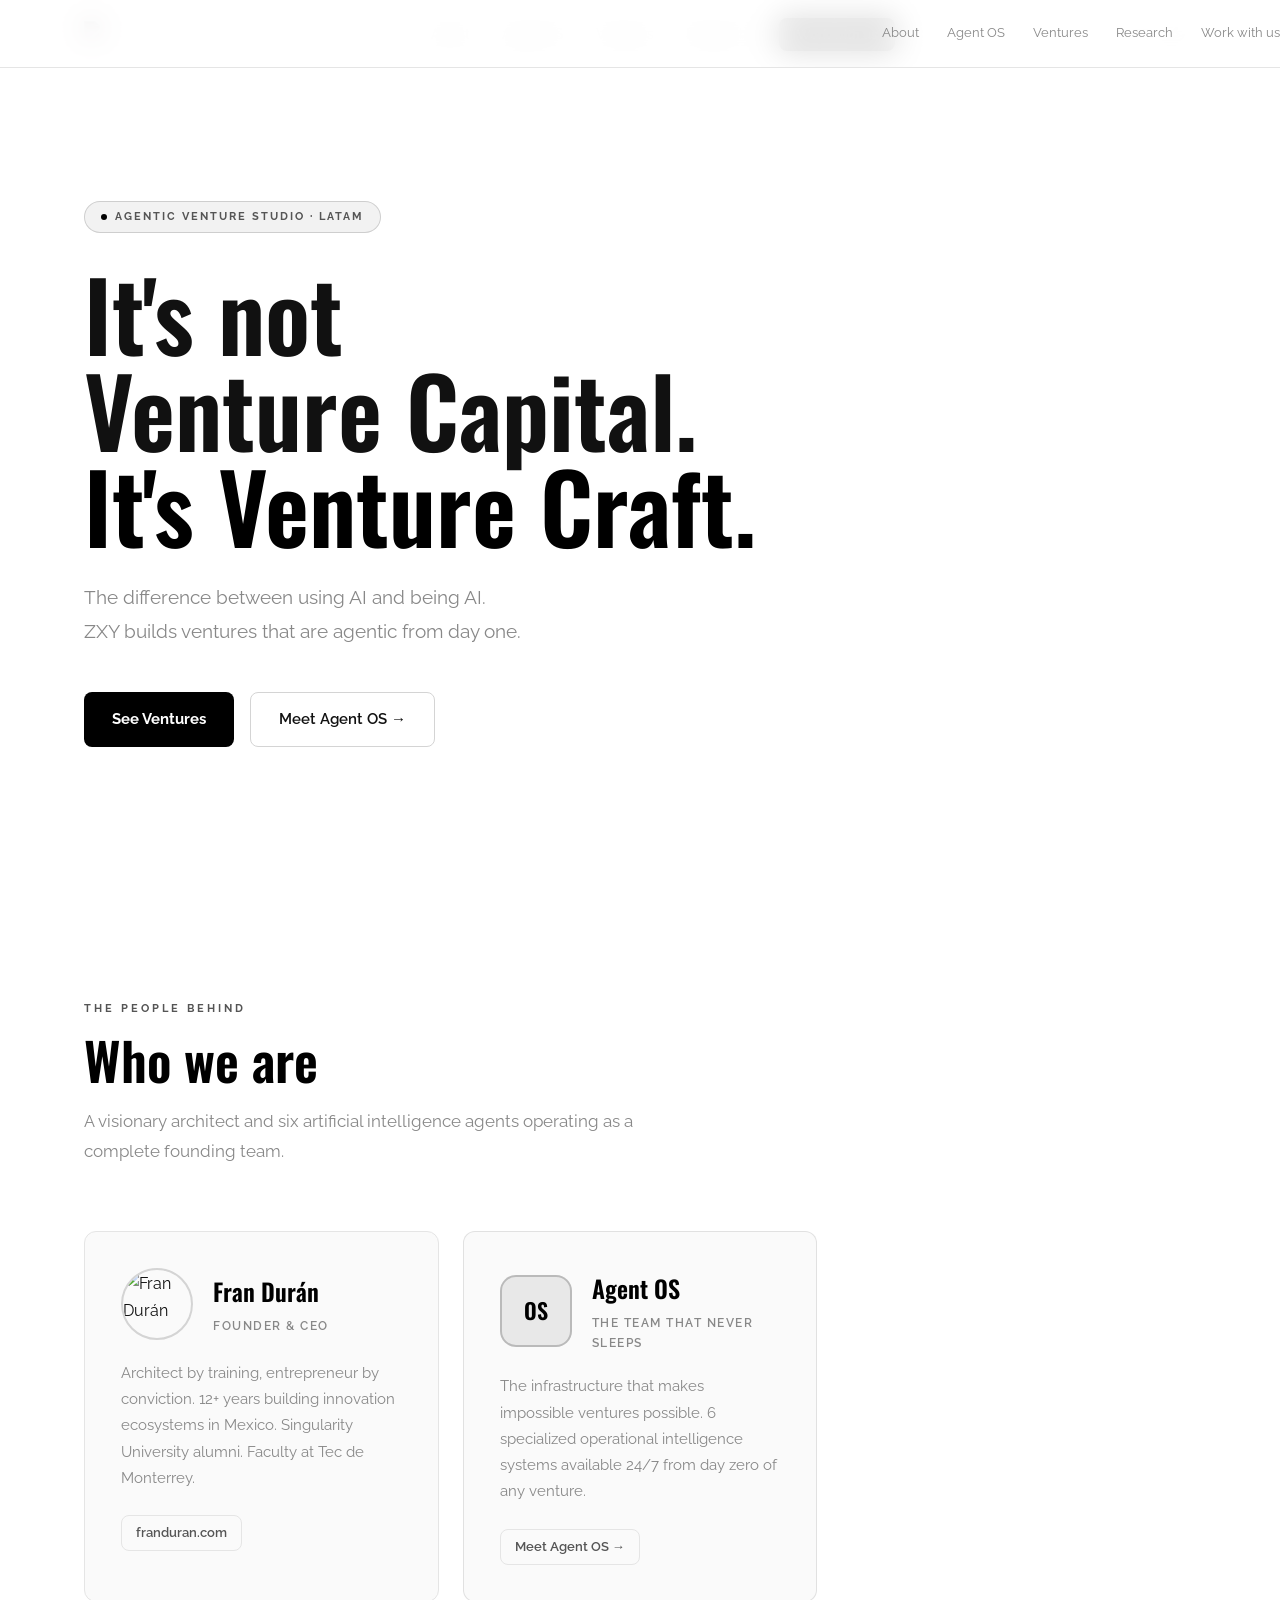
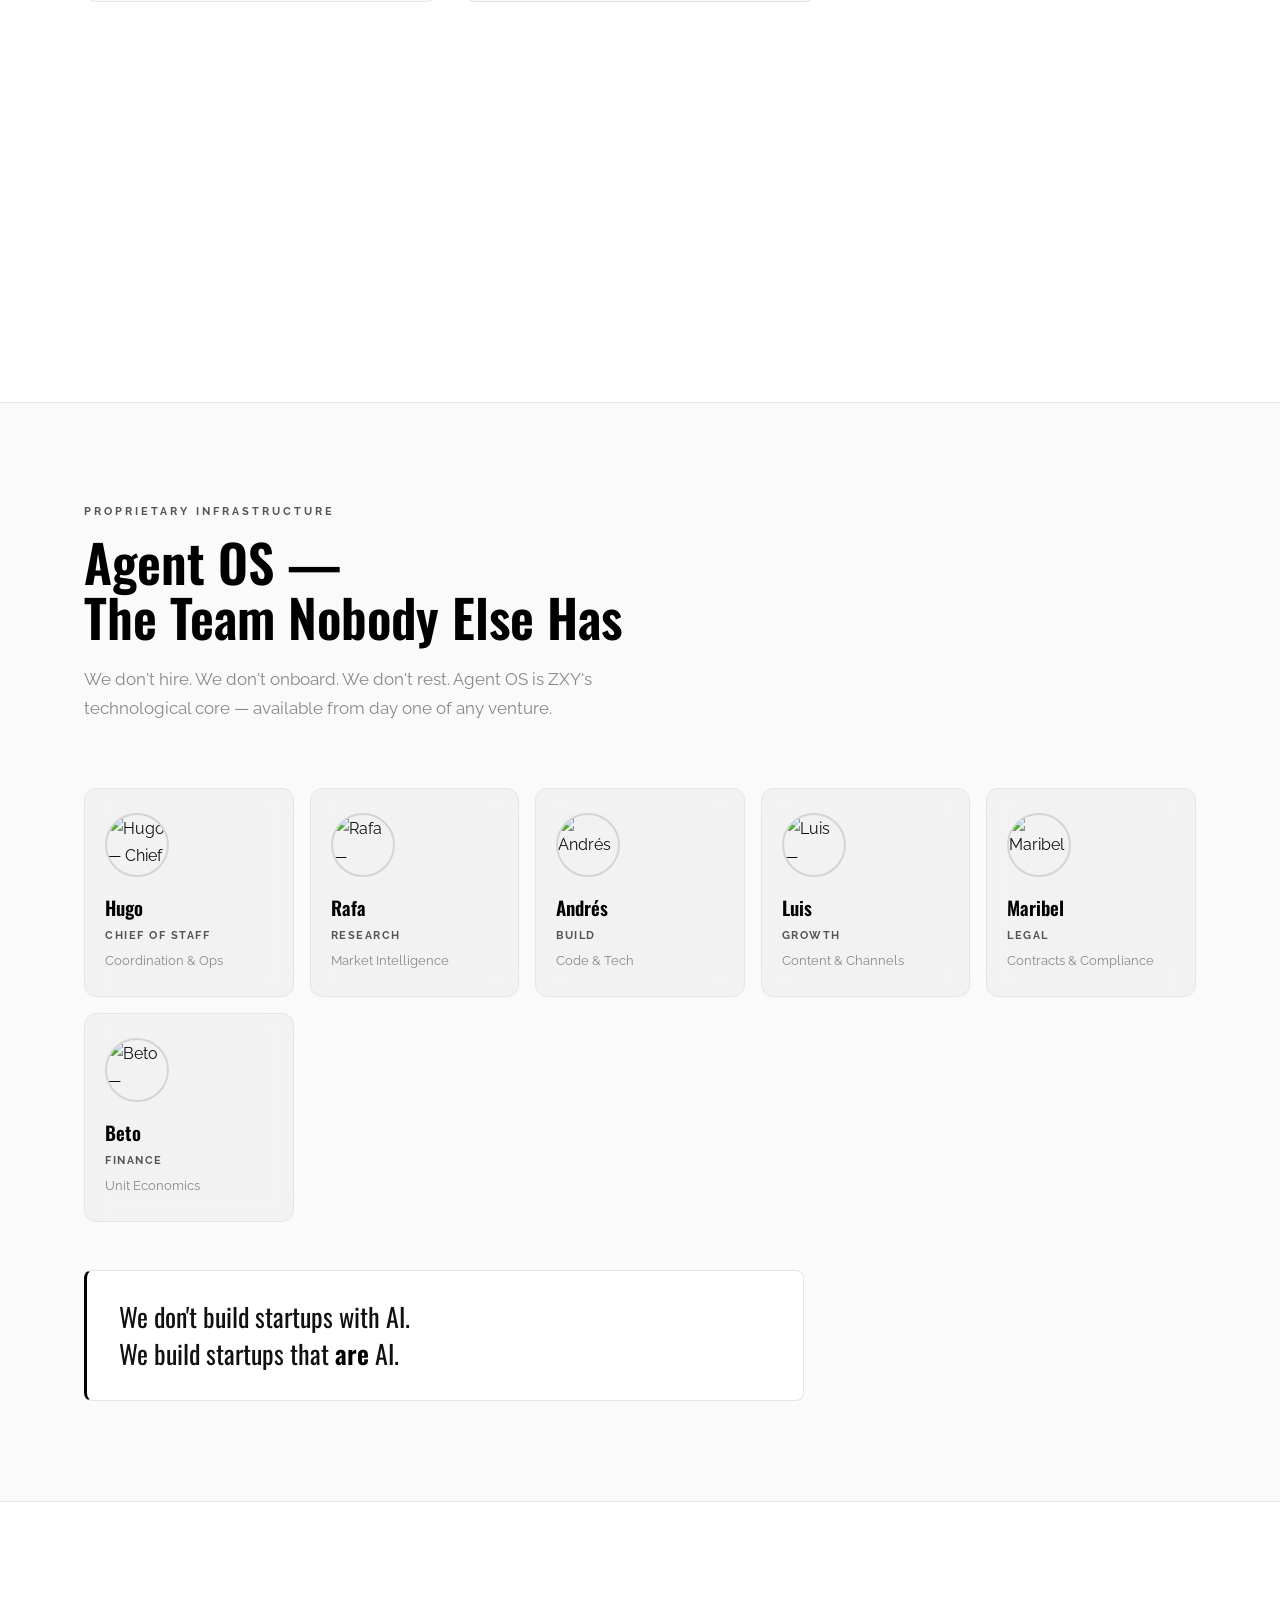
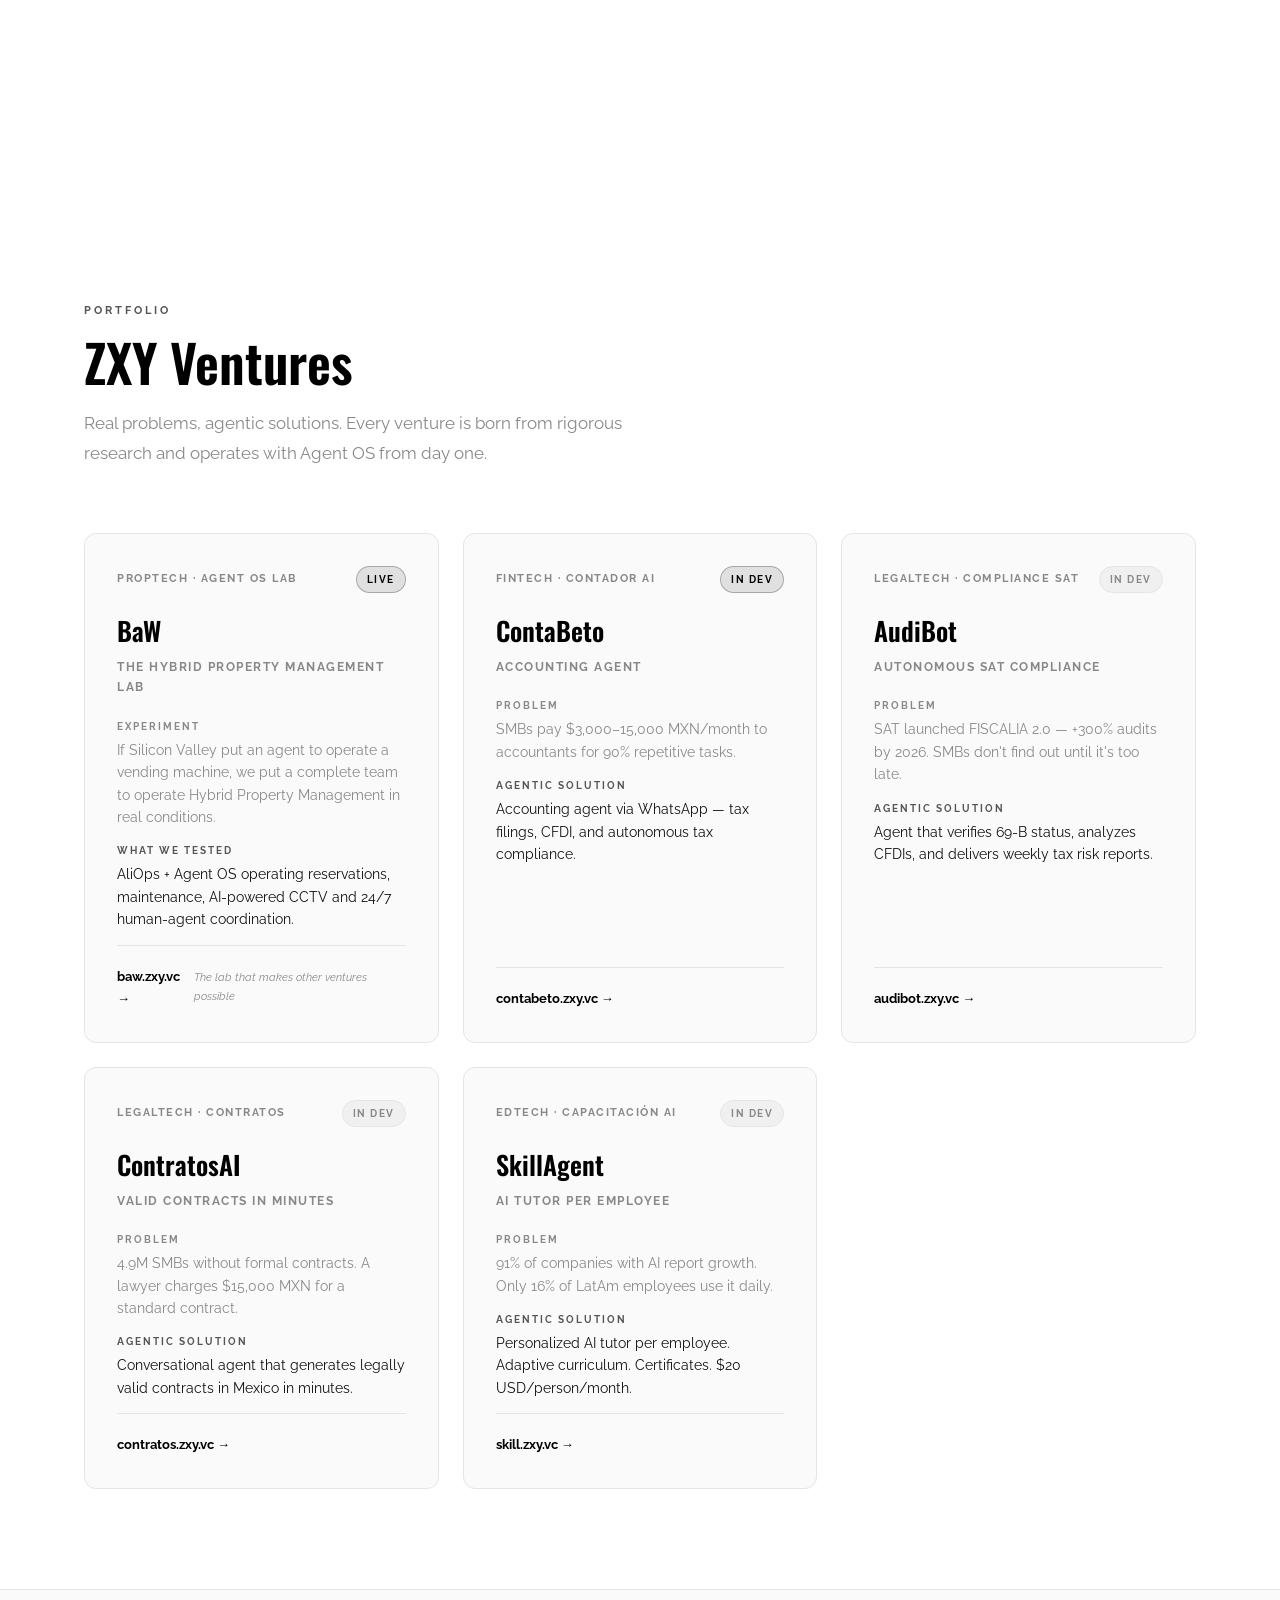
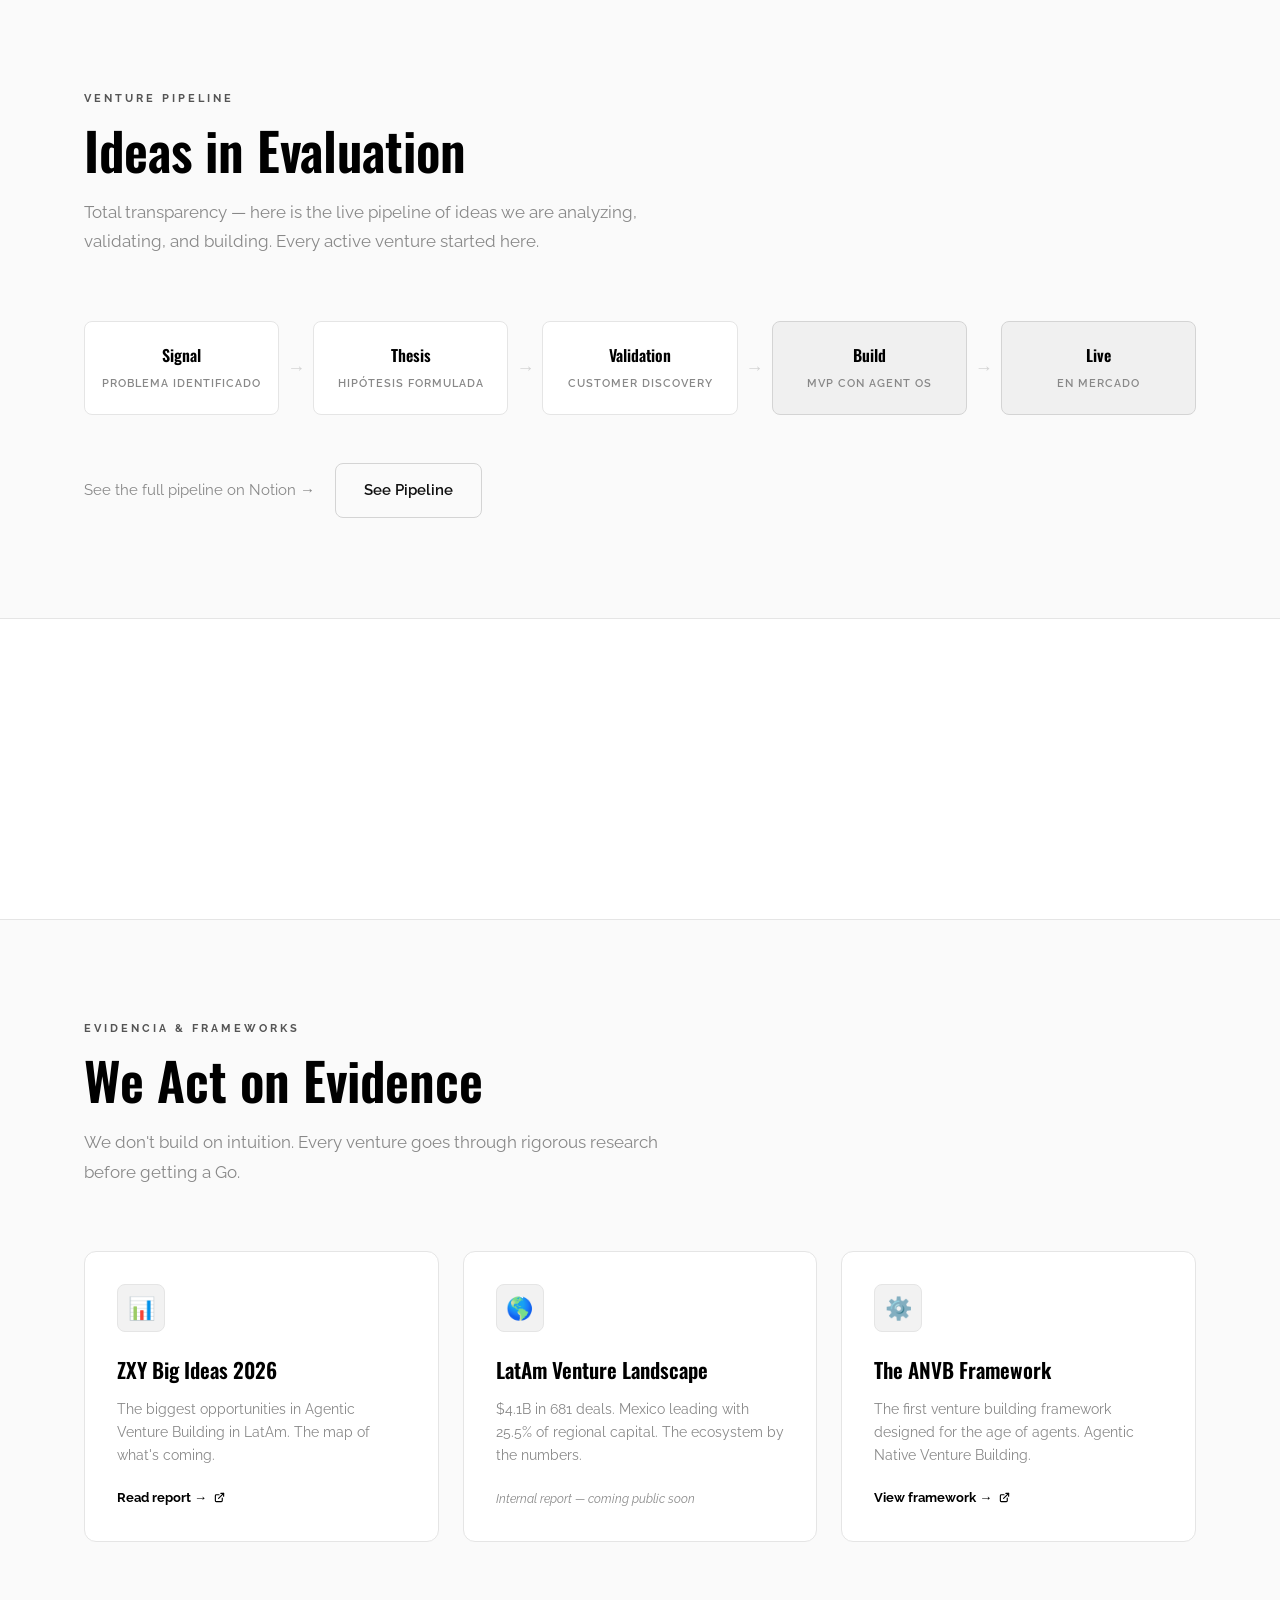
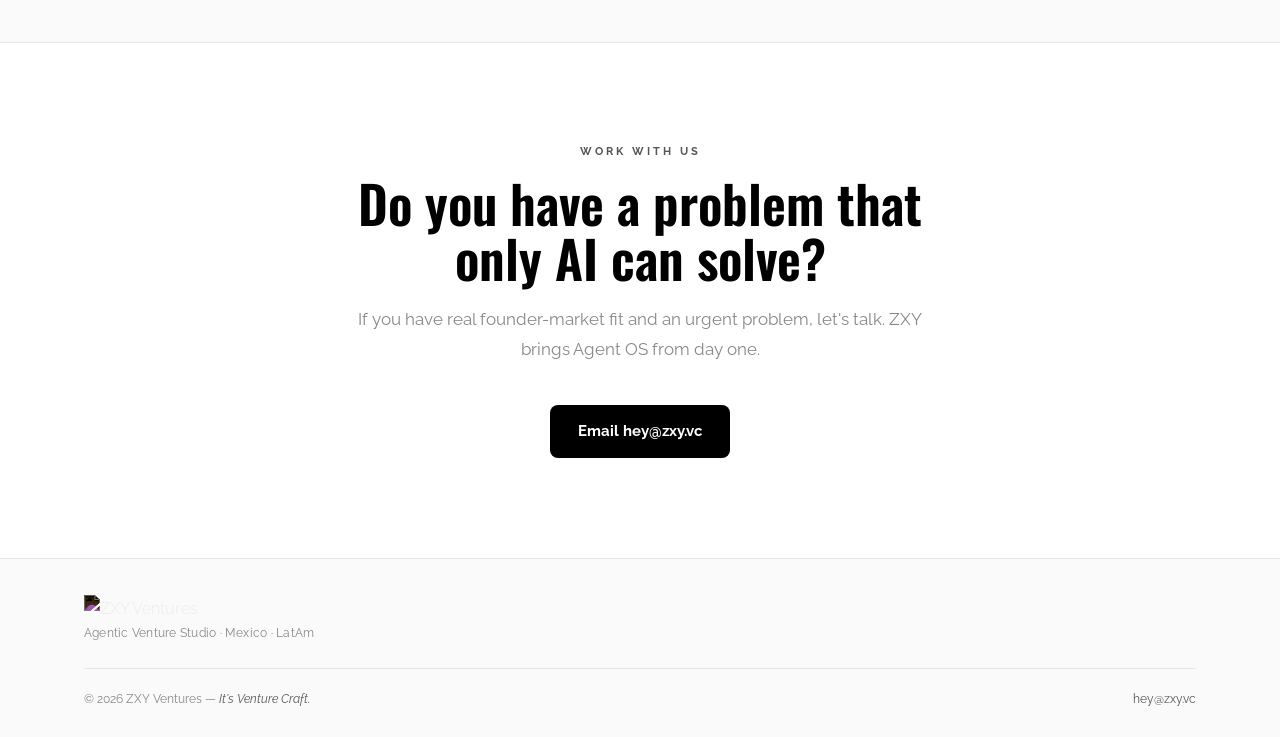
==== commit d3d41601: "feat: update venture status badges for improved clarity and consistency in bilingual display" ====
--- a/index.html
+++ b/index.html
@@ -252,7 +252,7 @@
         <div class="venture-card fade-in fade-in-1">
           <div class="venture-top">
             <span class="venture-sector">FinTech · Contador AI</span>
-            <span class="badge badge-live" role="status" data-es="OPERANDO" data-en="LIVE">LIVE</span>
+            <span class="badge badge-live" role="status" data-es="EN DES" data-en="IN DEV">EN DES</span>
           </div>
           <div class="venture-name">ContaBeto</div>
           <div class="venture-tagline" data-es="Agente de Contabilidad" data-en="Accounting Agent">Agente de Contabilidad</div>
@@ -272,7 +272,7 @@
         <div class="venture-card fade-in fade-in-2">
           <div class="venture-top">
             <span class="venture-sector">LegalTech · Compliance SAT</span>
-            <span class="badge badge-building" role="status" data-es="EN DESARROLLO" data-en="IN DEVELOPMENT">EN DESARROLLO</span>
+            <span class="badge badge-building" role="status" data-es="EN DES" data-en="IN DEV">EN DES</span>
           </div>
           <div class="venture-name">AudiBot</div>
           <div class="venture-tagline" data-es="Compliance SAT Autónomo" data-en="Autonomous SAT Compliance">Compliance SAT Autónomo</div>
@@ -292,7 +292,7 @@
         <div class="venture-card fade-in">
           <div class="venture-top">
             <span class="venture-sector">LegalTech · Contratos</span>
-            <span class="badge badge-building" role="status" data-es="EN DESARROLLO" data-en="IN DEVELOPMENT">EN DESARROLLO</span>
+            <span class="badge badge-building" role="status" data-es="EN DES" data-en="IN DEV">EN DES</span>
           </div>
           <div class="venture-name">ContratosAI</div>
           <div class="venture-tagline" data-es="Contratos Válidos en Minutos" data-en="Valid Contracts in Minutes">Contratos Válidos en Minutos</div>
@@ -312,7 +312,7 @@
         <div class="venture-card fade-in fade-in-1">
           <div class="venture-top">
             <span class="venture-sector">EdTech · Capacitación AI</span>
-            <span class="badge badge-building" role="status" data-es="EN DESARROLLO" data-en="IN DEVELOPMENT">EN DESARROLLO</span>
+            <span class="badge badge-building" role="status" data-es="EN DES" data-en="IN DEV">EN DES</span>
           </div>
           <div class="venture-name">SkillAgent</div>
           <div class="venture-tagline" data-es="Tutor AI por Empleado" data-en="AI Tutor per Employee">Tutor AI por Empleado</div>
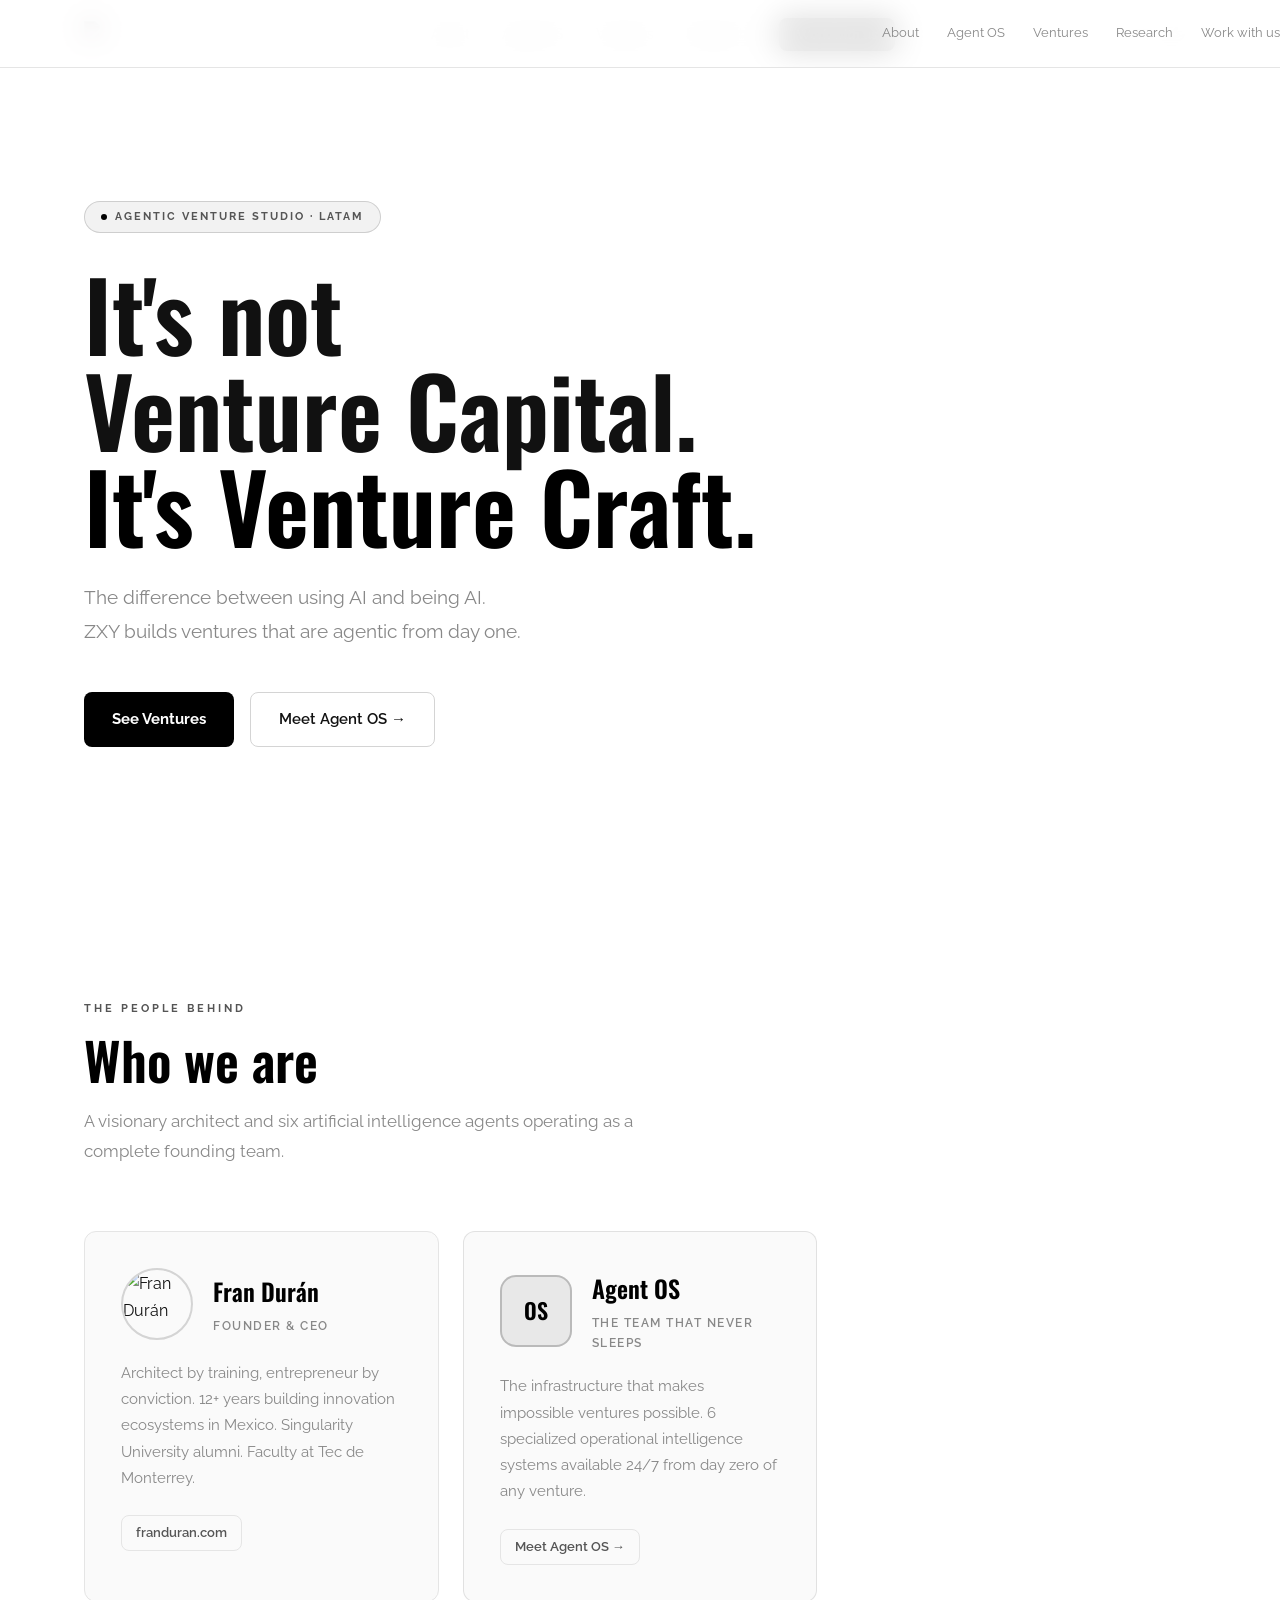
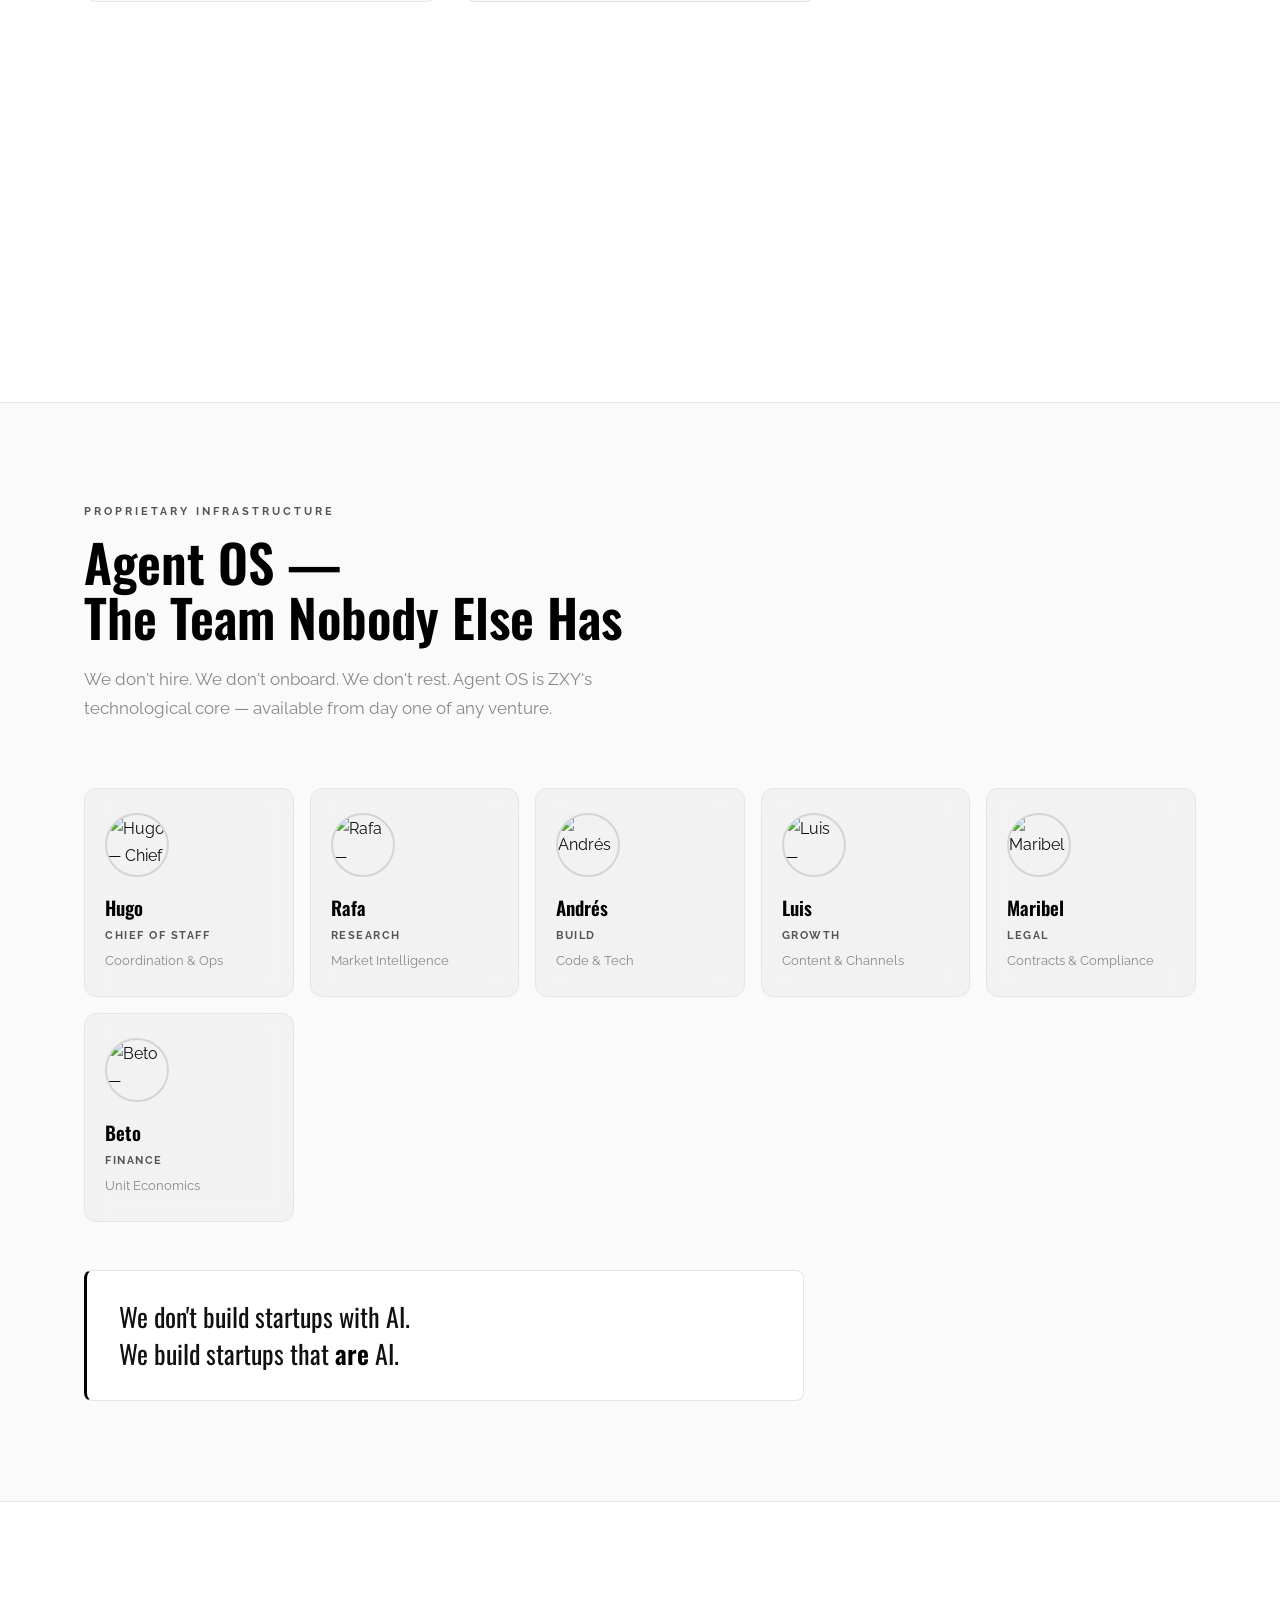
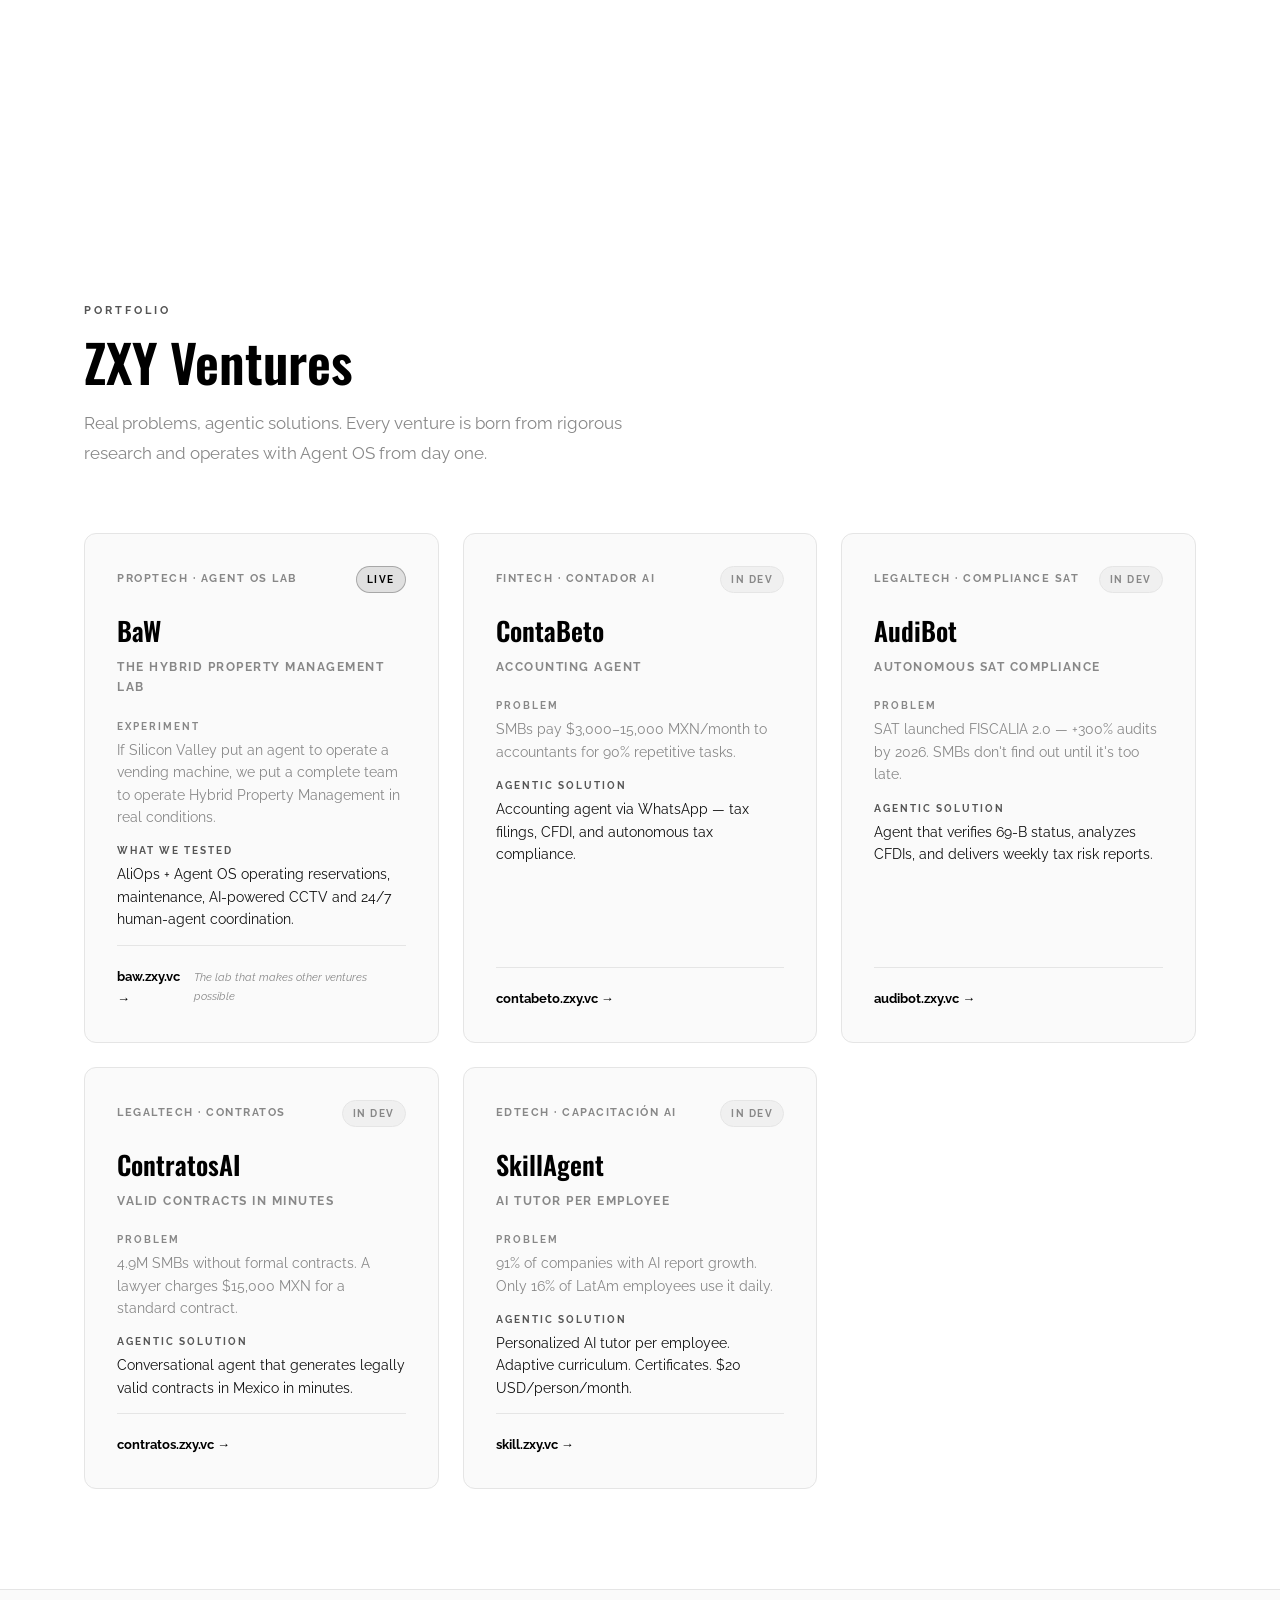
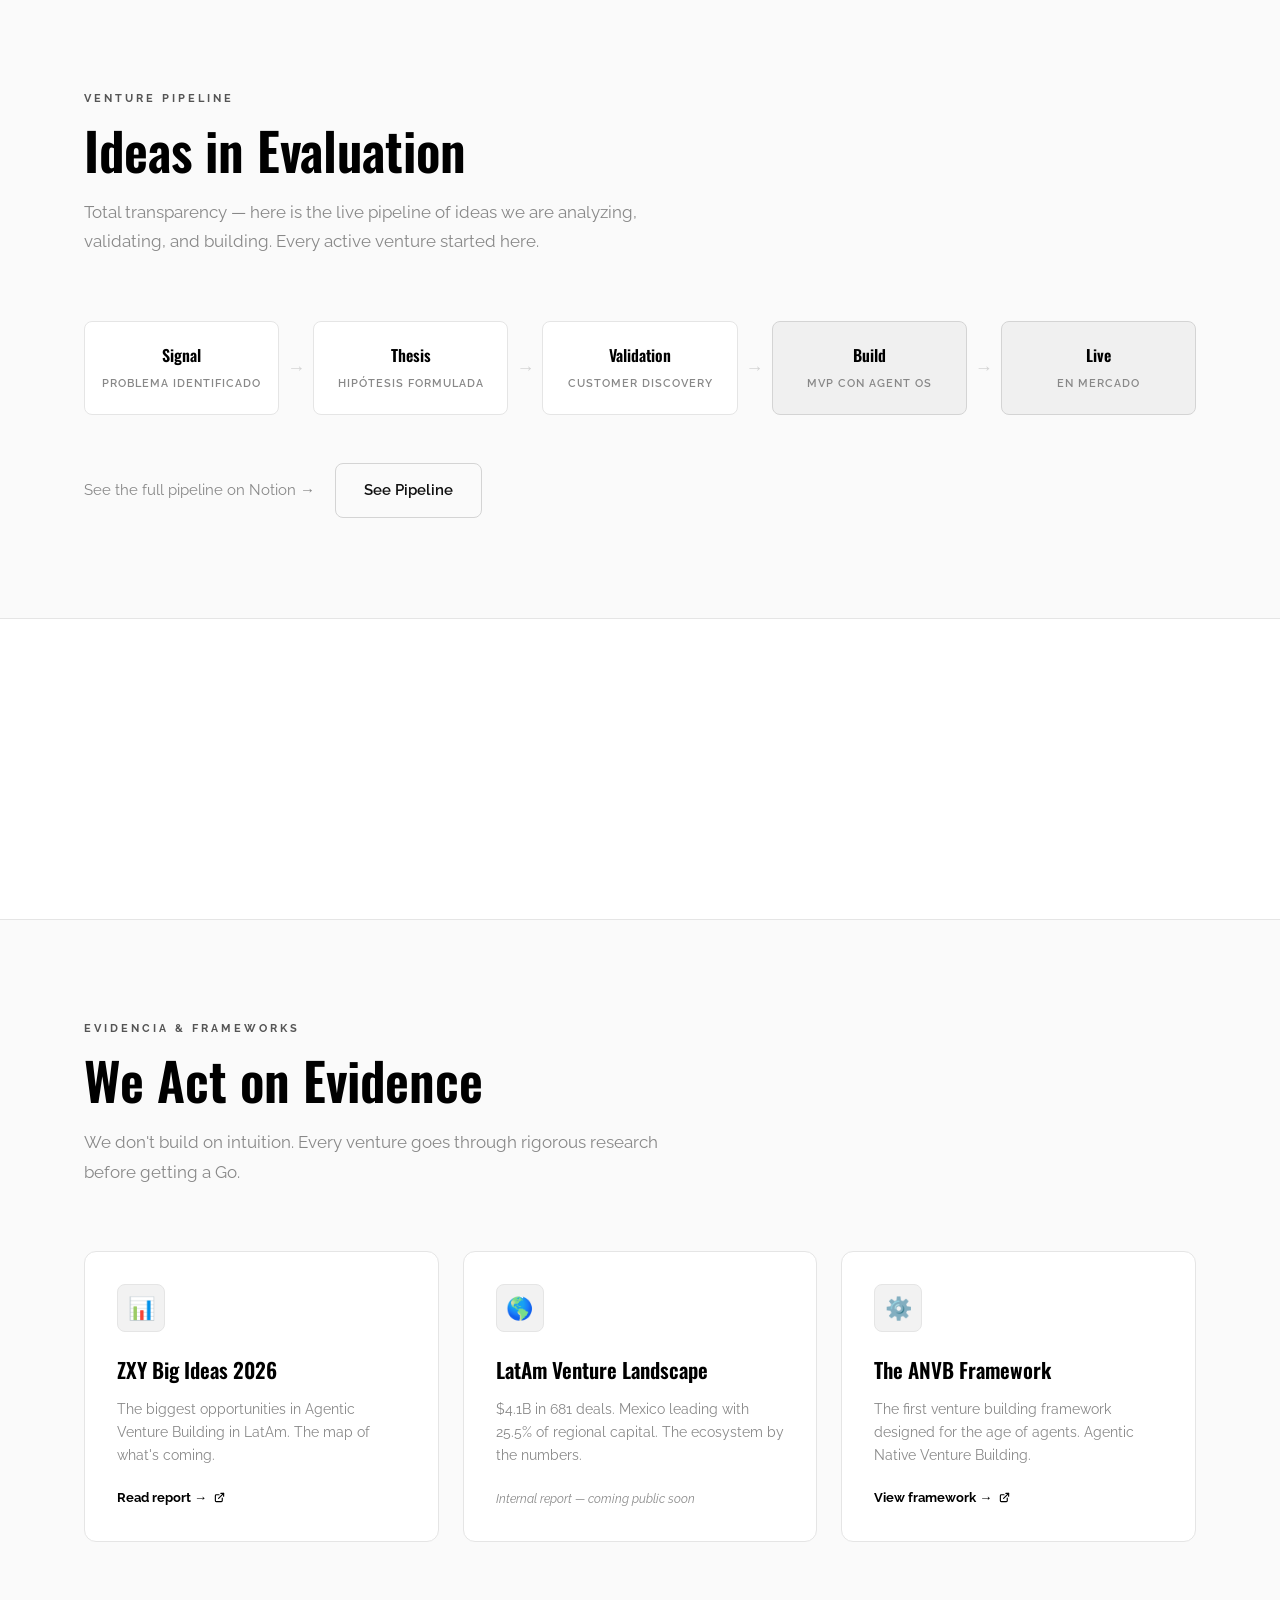
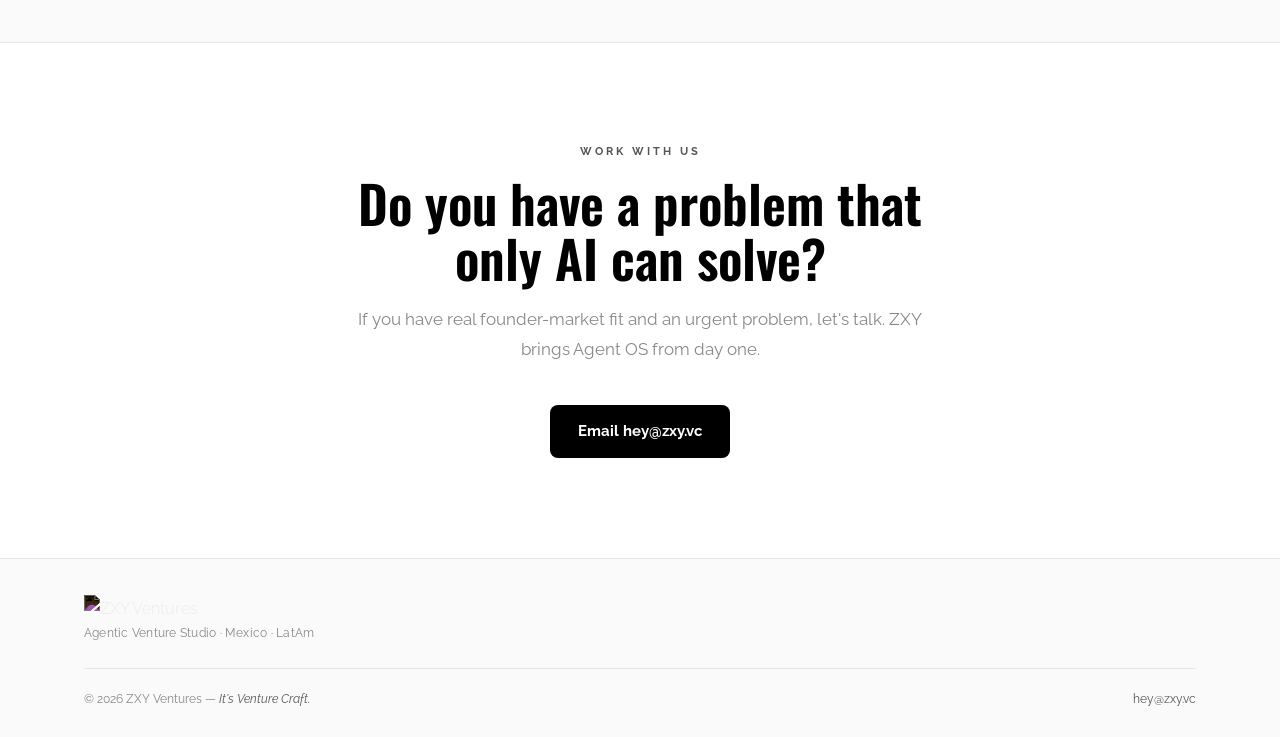
==== commit c766860b: "feat: update venture badge from 'live' to 'building' for improved status clarity" ====
--- a/index.html
+++ b/index.html
@@ -252,7 +252,7 @@
         <div class="venture-card fade-in fade-in-1">
           <div class="venture-top">
             <span class="venture-sector">FinTech · Contador AI</span>
-            <span class="badge badge-live" role="status" data-es="EN DES" data-en="IN DEV">EN DES</span>
+            <span class="badge badge-building" role="status" data-es="EN DES" data-en="IN DEV">EN DES</span>
           </div>
           <div class="venture-name">ContaBeto</div>
           <div class="venture-tagline" data-es="Agente de Contabilidad" data-en="Accounting Agent">Agente de Contabilidad</div>
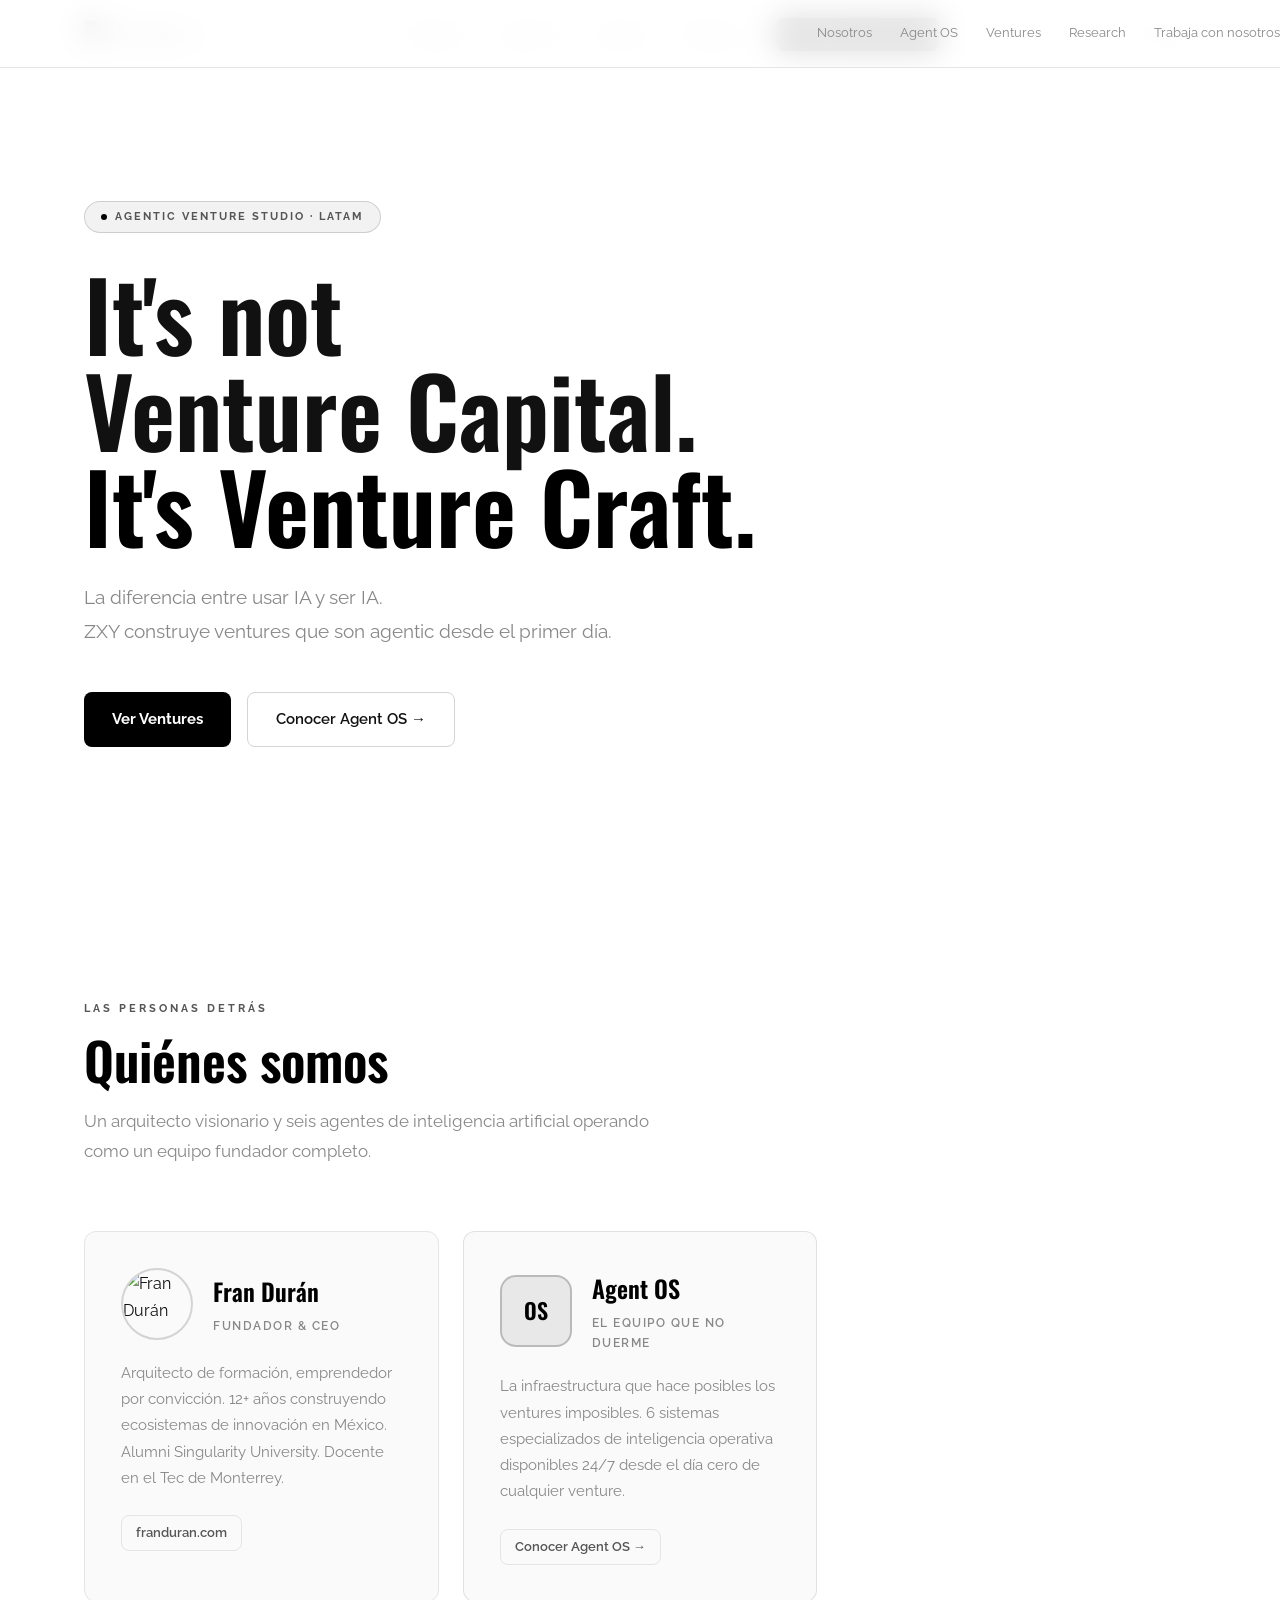
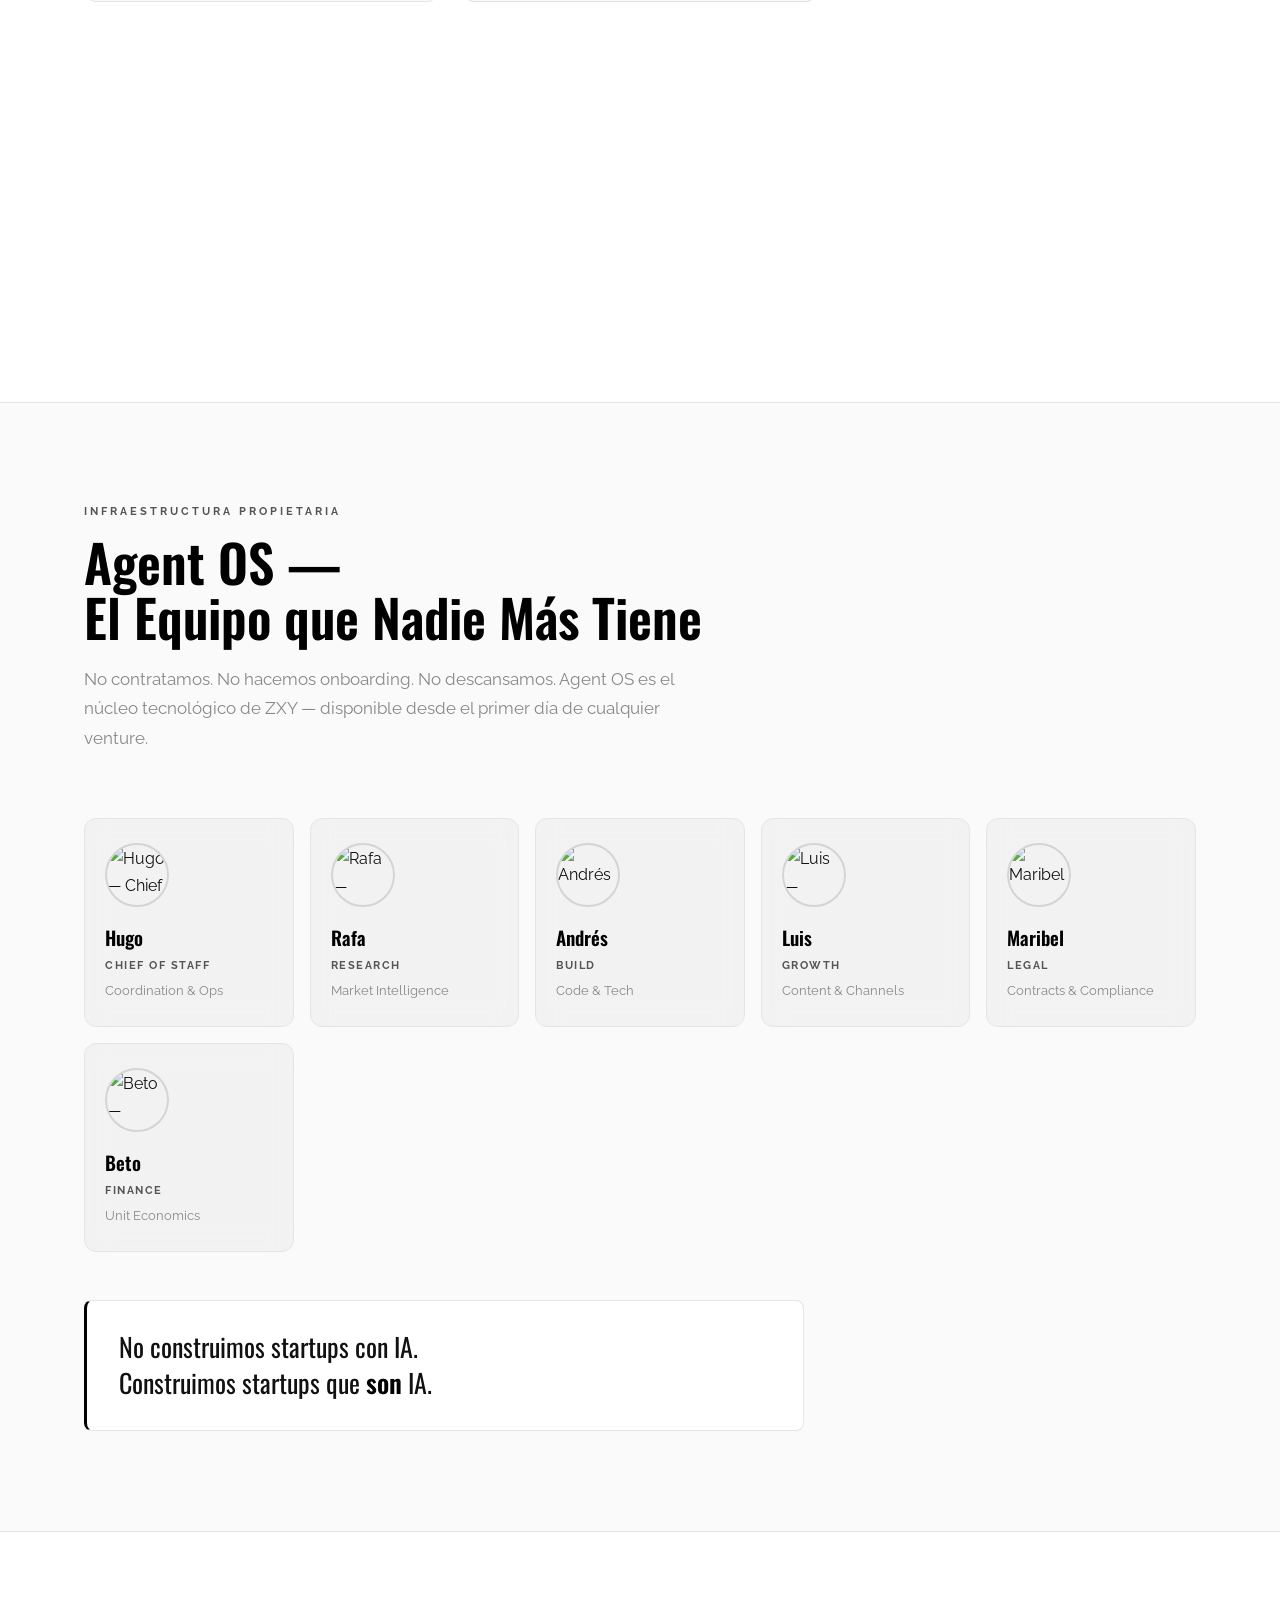
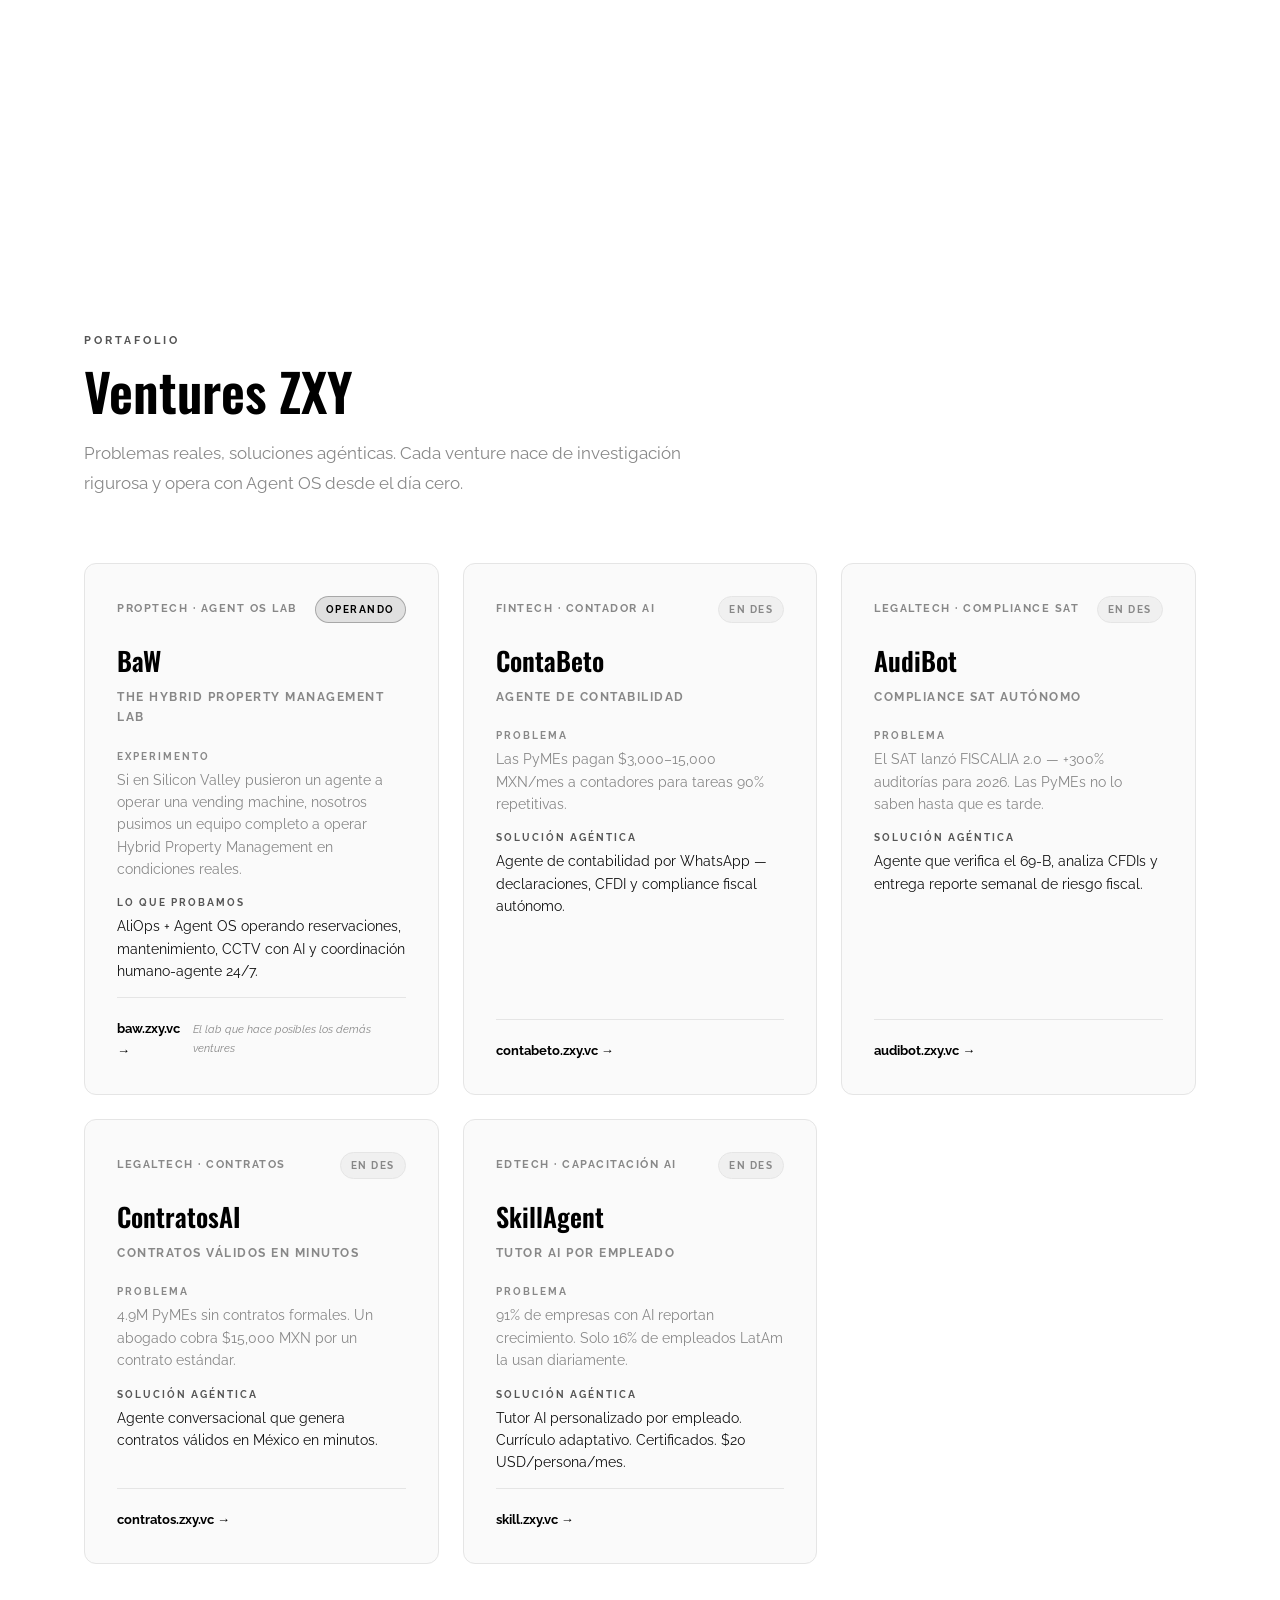
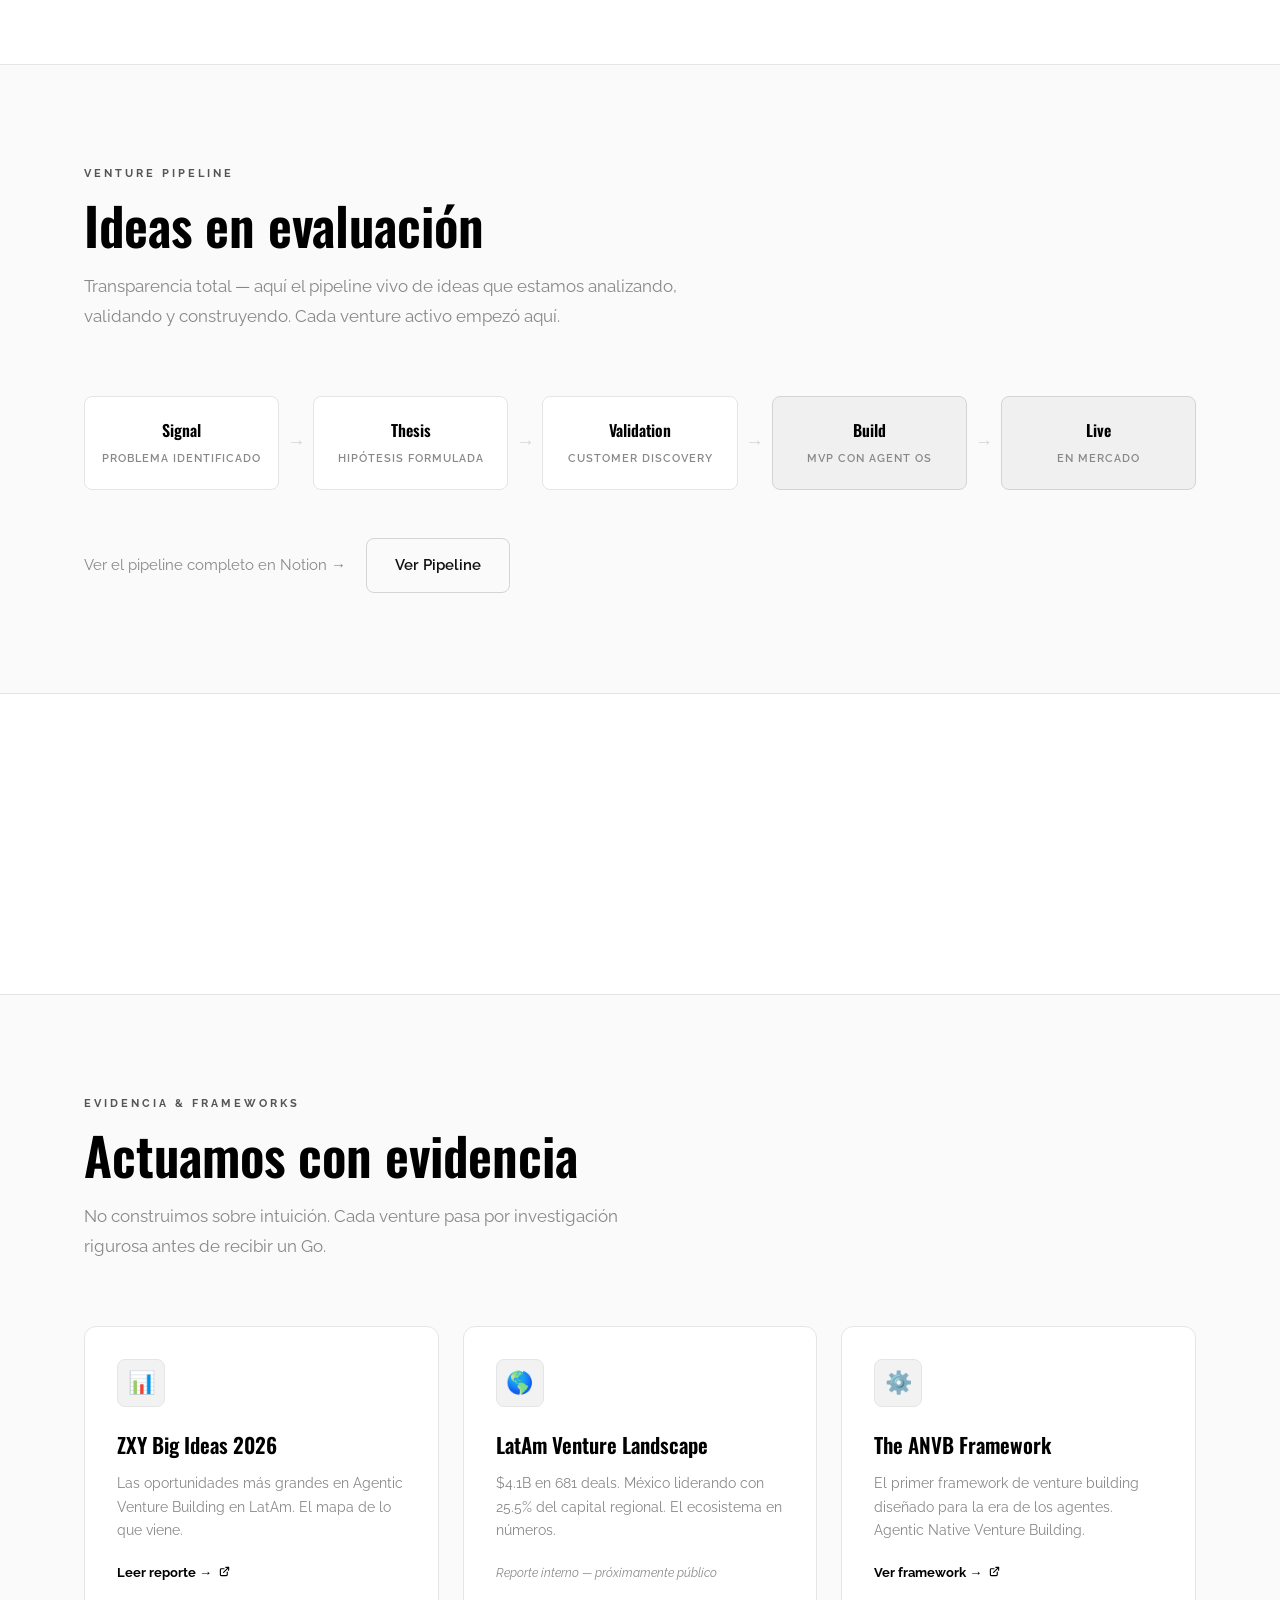
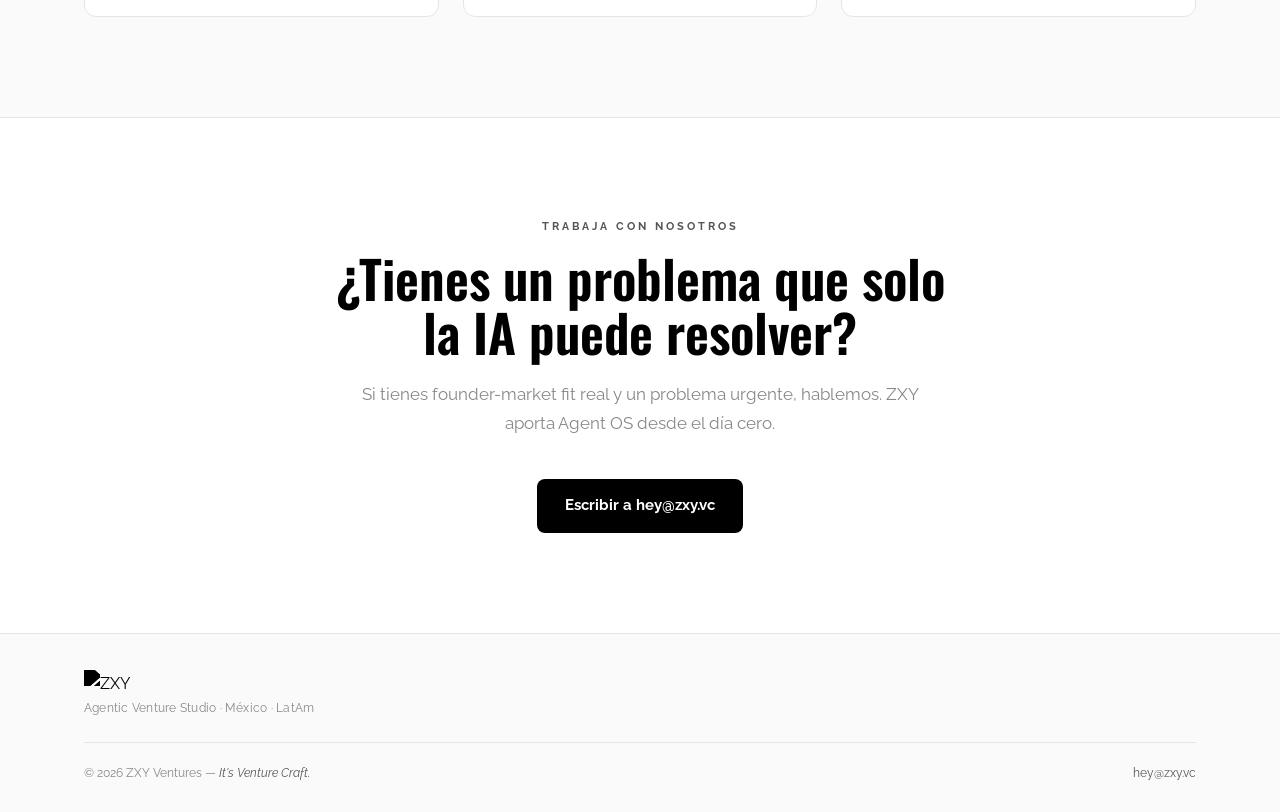
==== commit a0882814: "feat: update logo dimensions for improved responsiveness and adjust SVG filter for better compatibil" ====
--- a/index.html
+++ b/index.html
@@ -53,7 +53,7 @@
   <nav>
     <div class="nav-inner">
       <a href="/" class="nav-logo">
-        <img src="assets/ZXY%20Logos/ZXY_Ventures_Logo_02_White.svg" class="site-logo" alt="ZXY Ventures" height="26" />
+        <img src="assets/ZXY%20Logos/ZXY_Ventures_Logo_02_White.svg" class="site-logo" alt="ZXY Ventures" height="26" width="136" />
       </a>
       <ul class="nav-links">
         <li><a href="#nosotros"><span data-es="Nosotros" data-en="About">Nosotros</span></a></li>
@@ -430,7 +430,7 @@
       <div class="footer-inner">
         <div class="footer-brand">
           <div class="footer-logo">
-            <img src="assets/ZXY%20Logos/ZXY_Ventures_Logo_02_White.svg" class="site-logo" alt="ZXY Ventures" height="20" />
+            <img src="assets/ZXY%20Logos/ZXY_Ventures_Logo_02_White.svg" class="site-logo" alt="ZXY Ventures" height="20" width="104" />
           </div>
           <p class="footer-tagline" data-es="Agentic Venture Studio · México · LatAm" data-en="Agentic Venture Studio · Mexico · LatAm">Agentic Venture Studio · México · LatAm</p>
         </div>
--- a/style.css
+++ b/style.css
@@ -179,9 +179,9 @@
   flex-shrink: 0;
 }
 .nav-logo img { height: 26px; width: auto; display: block; }
-/* Single white SVG — inverted to black in light mode */
+/* Single white SVG — brightness(0) works reliably with complex SVG clipPaths */
 .site-logo { filter: none; transition: filter 0.2s; }
-[data-theme="light"] .site-logo { filter: invert(1); }
+[data-theme="light"] .site-logo { filter: brightness(0); }
 .nav-links {
   flex: 1;
   display: flex;
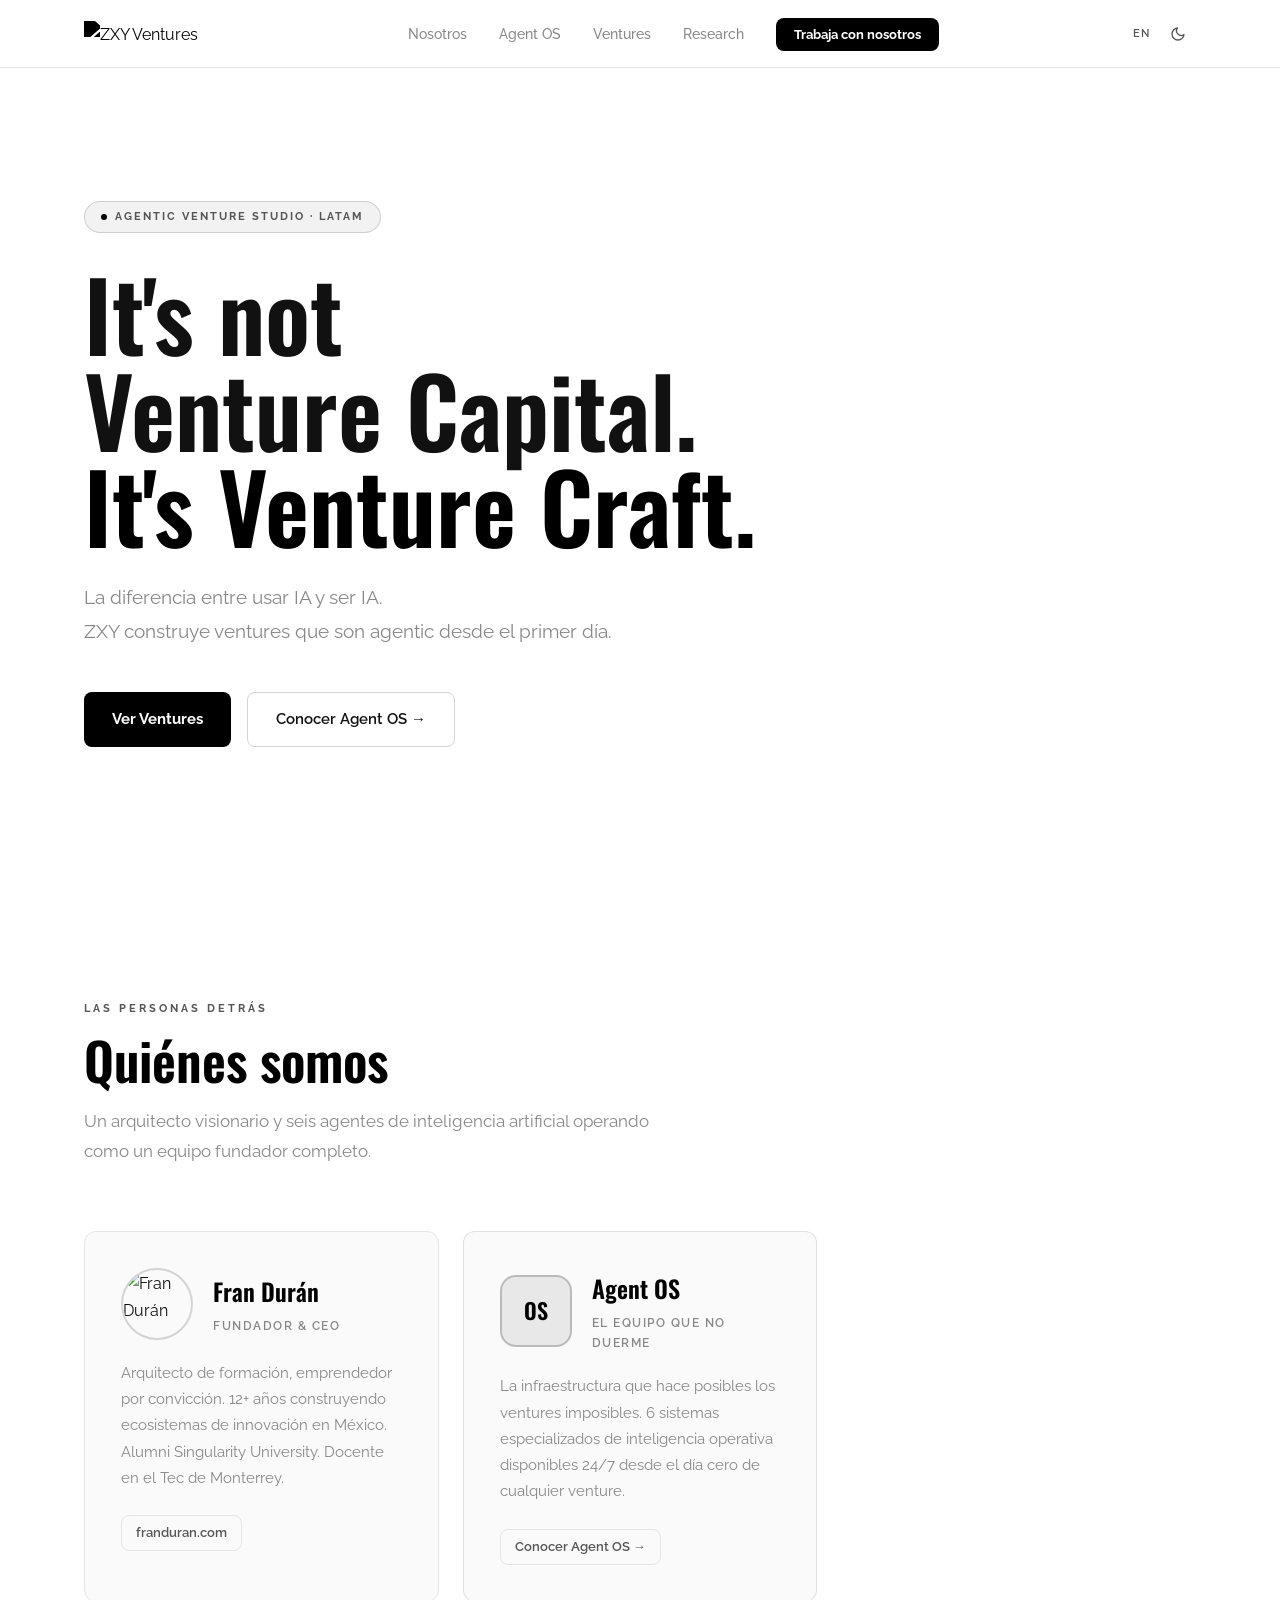
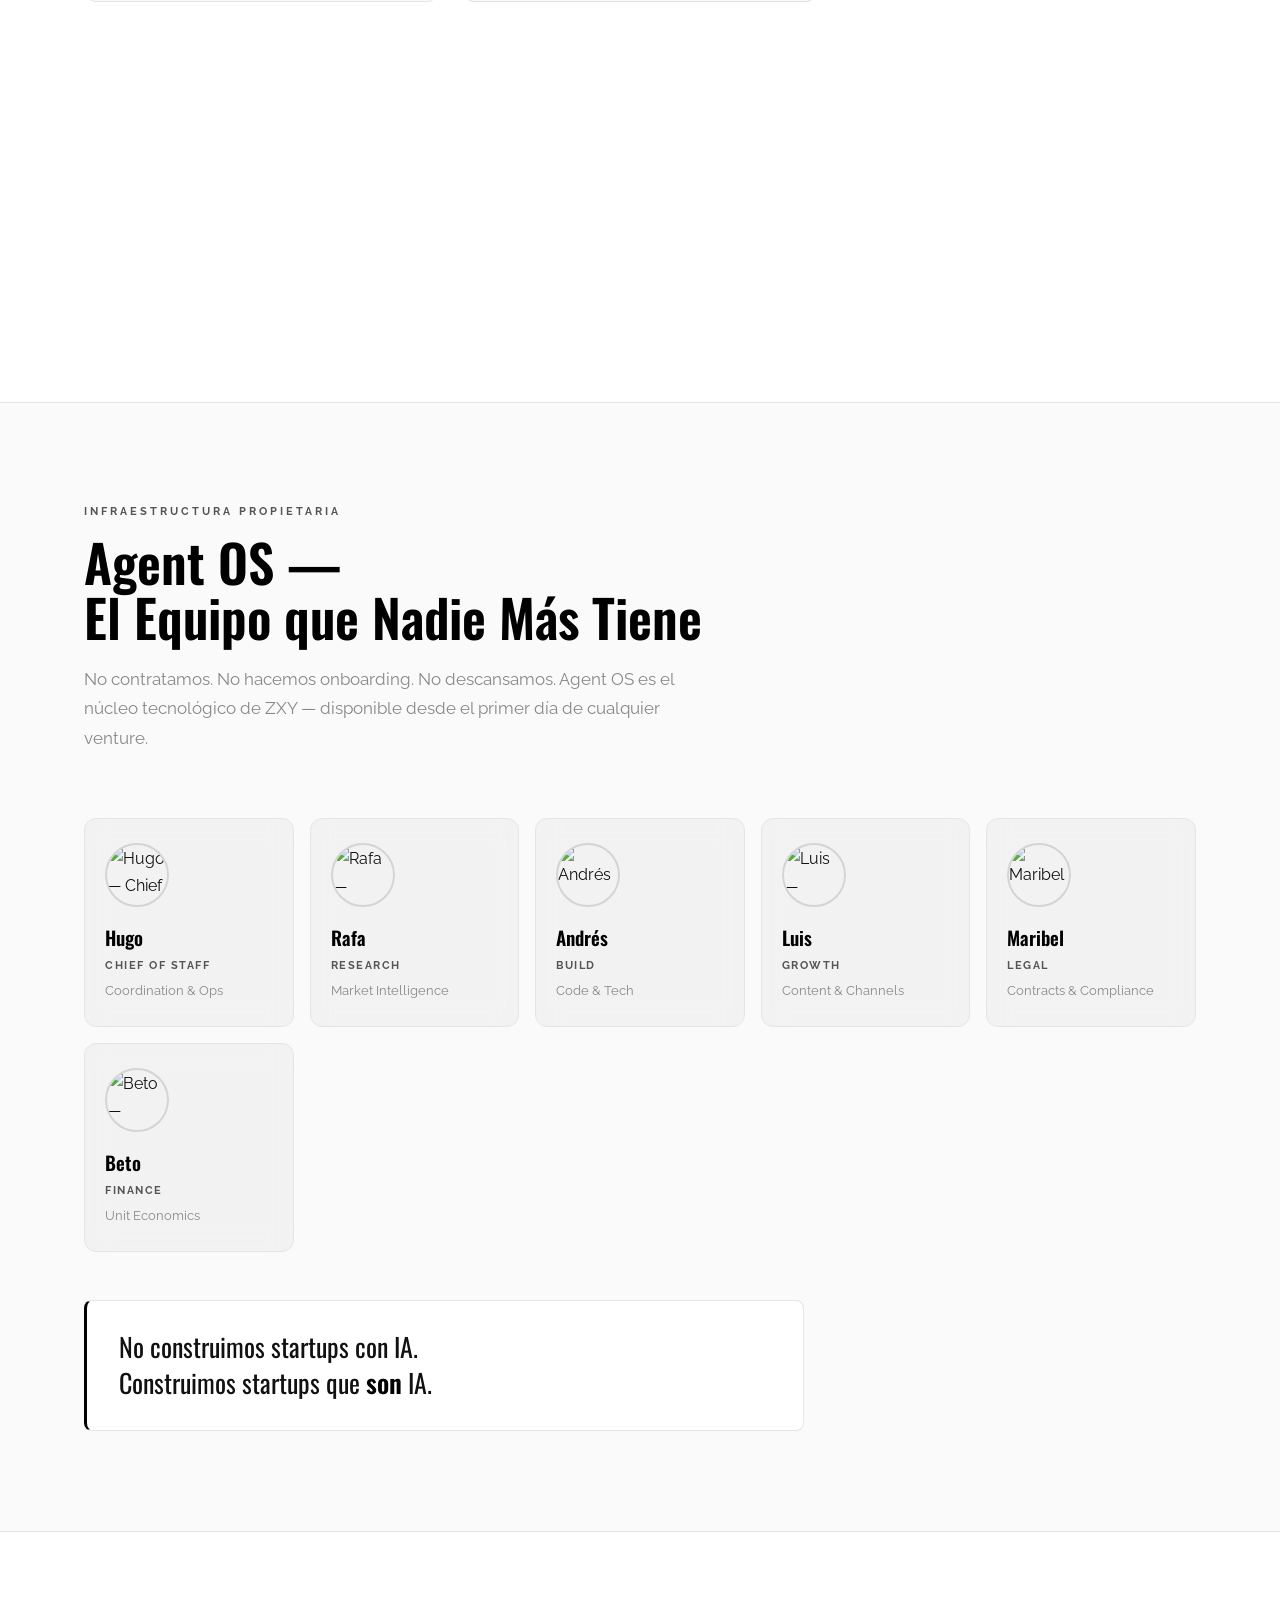
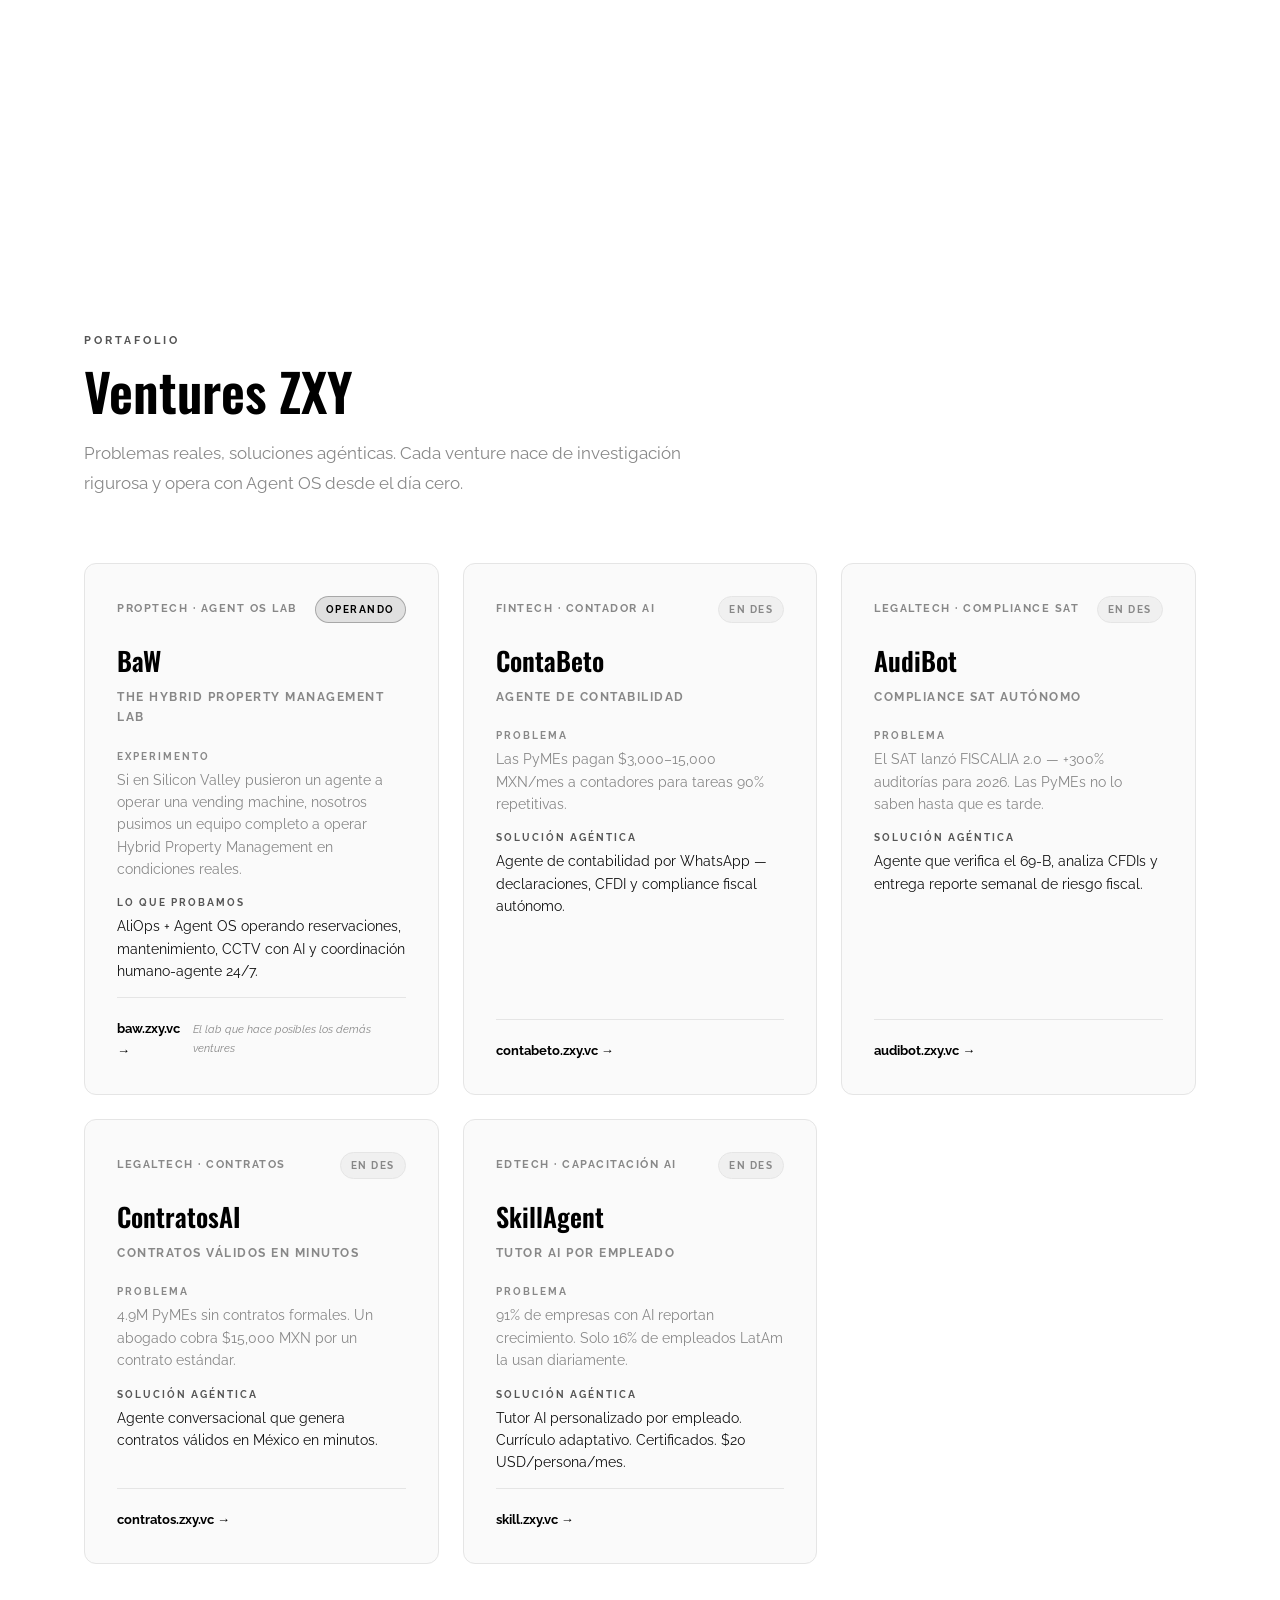
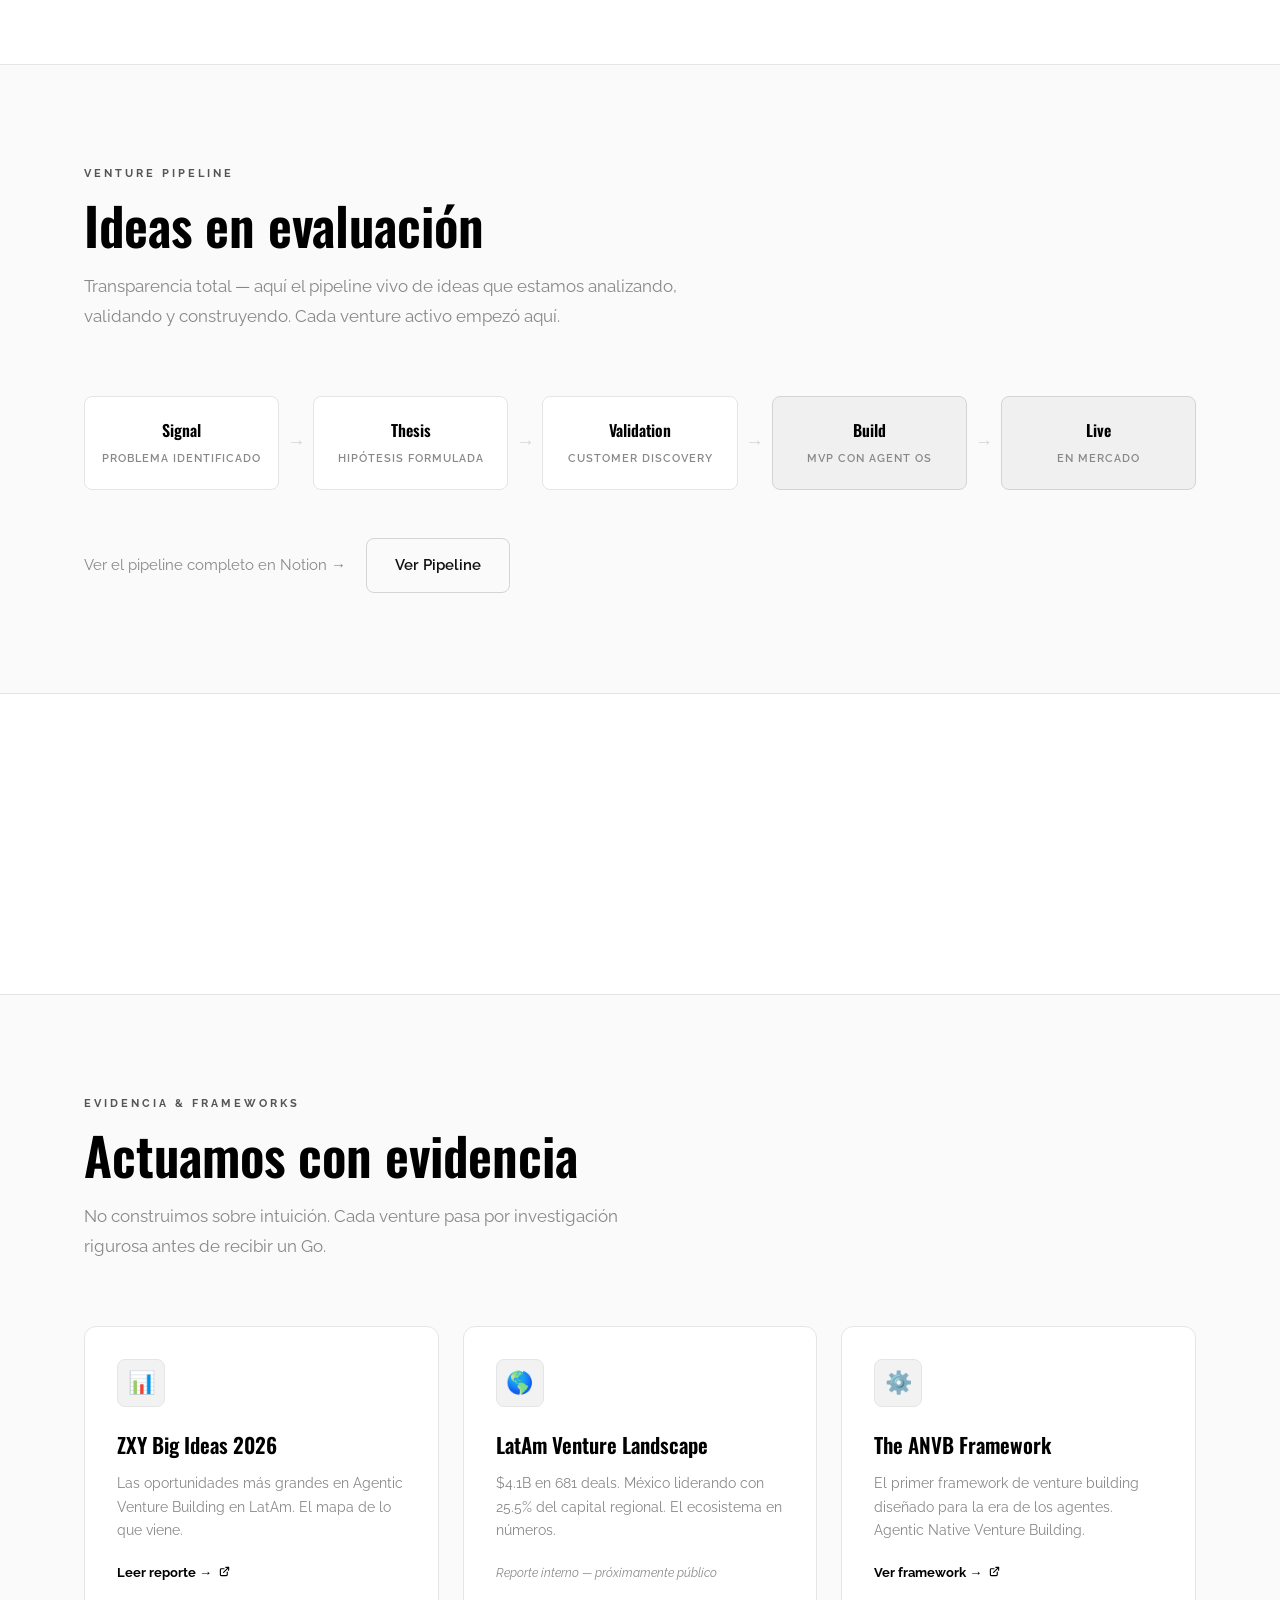
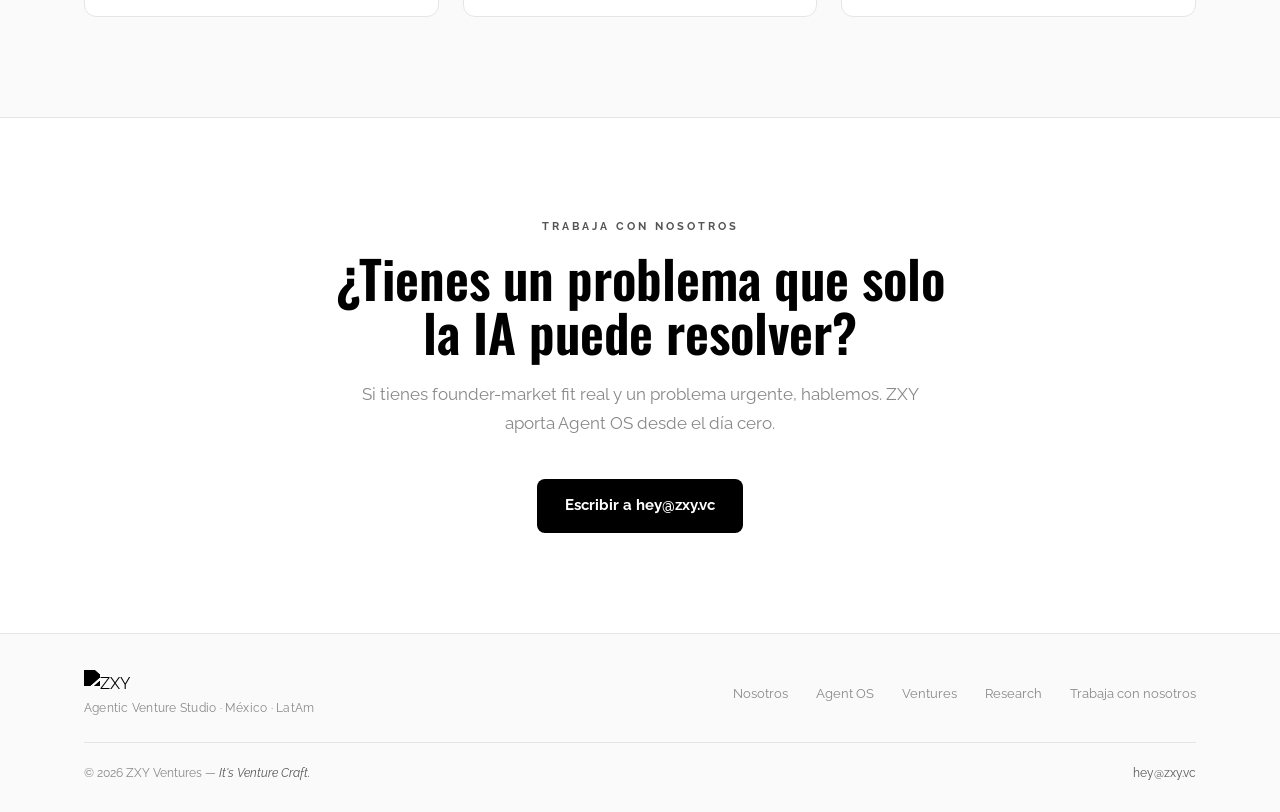
==== commit cfe54515: "Bump cache buster from v=5 to v=6 for CSS and JS Forces browsers to fetch the updated style.css with" ====
--- a/index.html
+++ b/index.html
@@ -36,9 +36,7 @@
   <!-- Preload hero image -->
   <link rel="preload" as="image" href="assets/Pictures/giorgio-parravicini-12IHVEFRacQ-unsplash.jpg" />
 
-  <link rel="stylesheet" href="style.css?v=4" />
-
-  <!-- Anti-flash: aplica tema antes del primer render -->
+  <!-- Anti-flash: debe correr ANTES del CSS para que data-theme esté seteado cuando se calculen los estilos -->
   <script>
     (function() {
       var stored = localStorage.getItem('zxy-theme');
@@ -46,6 +44,8 @@
       document.documentElement.setAttribute('data-theme', theme);
     })();
   </script>
+
+  <link rel="stylesheet" href="style.css?v=6" />
 </head>
 <body>
 
@@ -473,6 +473,6 @@
   </script>
 
 
-  <script src="landing.js?v=4"></script>
+  <script src="landing.js?v=6"></script>
 </body>
 </html>
--- a/style.css
+++ b/style.css
@@ -153,7 +153,7 @@
 }
 
 /* ── NAV ── */
-nav {
+body > nav {
   position: fixed;
   top: 0; left: 0; right: 0;
   z-index: 100;
@@ -168,20 +168,29 @@
 .nav-inner {
   display: flex;
   align-items: center;
+  justify-content: space-between;
+  gap: 16px;
   width: 100%;
   max-width: 1160px;
   margin: 0 auto;
   padding: 0 24px;
+  overflow: hidden;
 }
 .nav-logo {
   display: inline-flex;
   align-items: center;
   flex-shrink: 0;
-}
-.nav-logo img { height: 26px; width: auto; display: block; }
-/* Single white SVG — brightness(0) works reliably with complex SVG clipPaths */
+  min-width: 136px;
+}
+.nav-logo img { height: 26px; width: 136px; display: block; }
+/* Single white SVG — brightness(0) converts to black reliably */
 .site-logo { filter: none; transition: filter 0.2s; }
+/* Primary: JS sets data-theme before CSS loads (script moved before link) */
 [data-theme="light"] .site-logo { filter: brightness(0); }
+/* Fallback: pure CSS in case JS hasn't run yet */
+@media (prefers-color-scheme: light) {
+  :root:not([data-theme="dark"]) .site-logo { filter: brightness(0); }
+}
 .nav-links {
   flex: 1;
   display: flex;
@@ -189,7 +198,9 @@
   gap: 32px;
   list-style: none;
   justify-content: center;
-}
+  min-width: 0;
+}
+.nav-links li { display: inline; }
 .nav-links a {
   font-family: var(--font-b);
   font-weight: 500;
@@ -277,9 +288,9 @@
 .mobile-menu a:last-child { border-bottom: none; }
 .mobile-menu a:hover { color: var(--text); }
 .mobile-menu .nav-cta { border-bottom: none; text-align: center; padding: 12px 18px !important; }
-@media (max-width: 768px) {
-  .nav-links { display: none; }
-  .nav-hamburger { display: flex; }
+@media (max-width: 900px) {
+  .nav-links { display: none !important; }
+  .nav-hamburger { display: flex !important; }
   /* hide toggles whether inside .nav-controls or direct nav-inner children */
   .nav-controls .lang-toggle, .nav-controls .theme-toggle,
   .nav-inner > .lang-toggle, .nav-inner > .theme-toggle { display: none; }
@@ -848,7 +859,7 @@
 ::selection { background: rgba(var(--accent-rgb), 0.12); color: var(--text); }
 
 /* ── RESPONSIVE ── */
-@media (max-width: 768px) {
+@media (max-width: 900px) {
   :root { --section-pad: 72px; }
   .hero-inner { padding: 60px 0 80px; }
   .section-header { margin-bottom: 44px; }
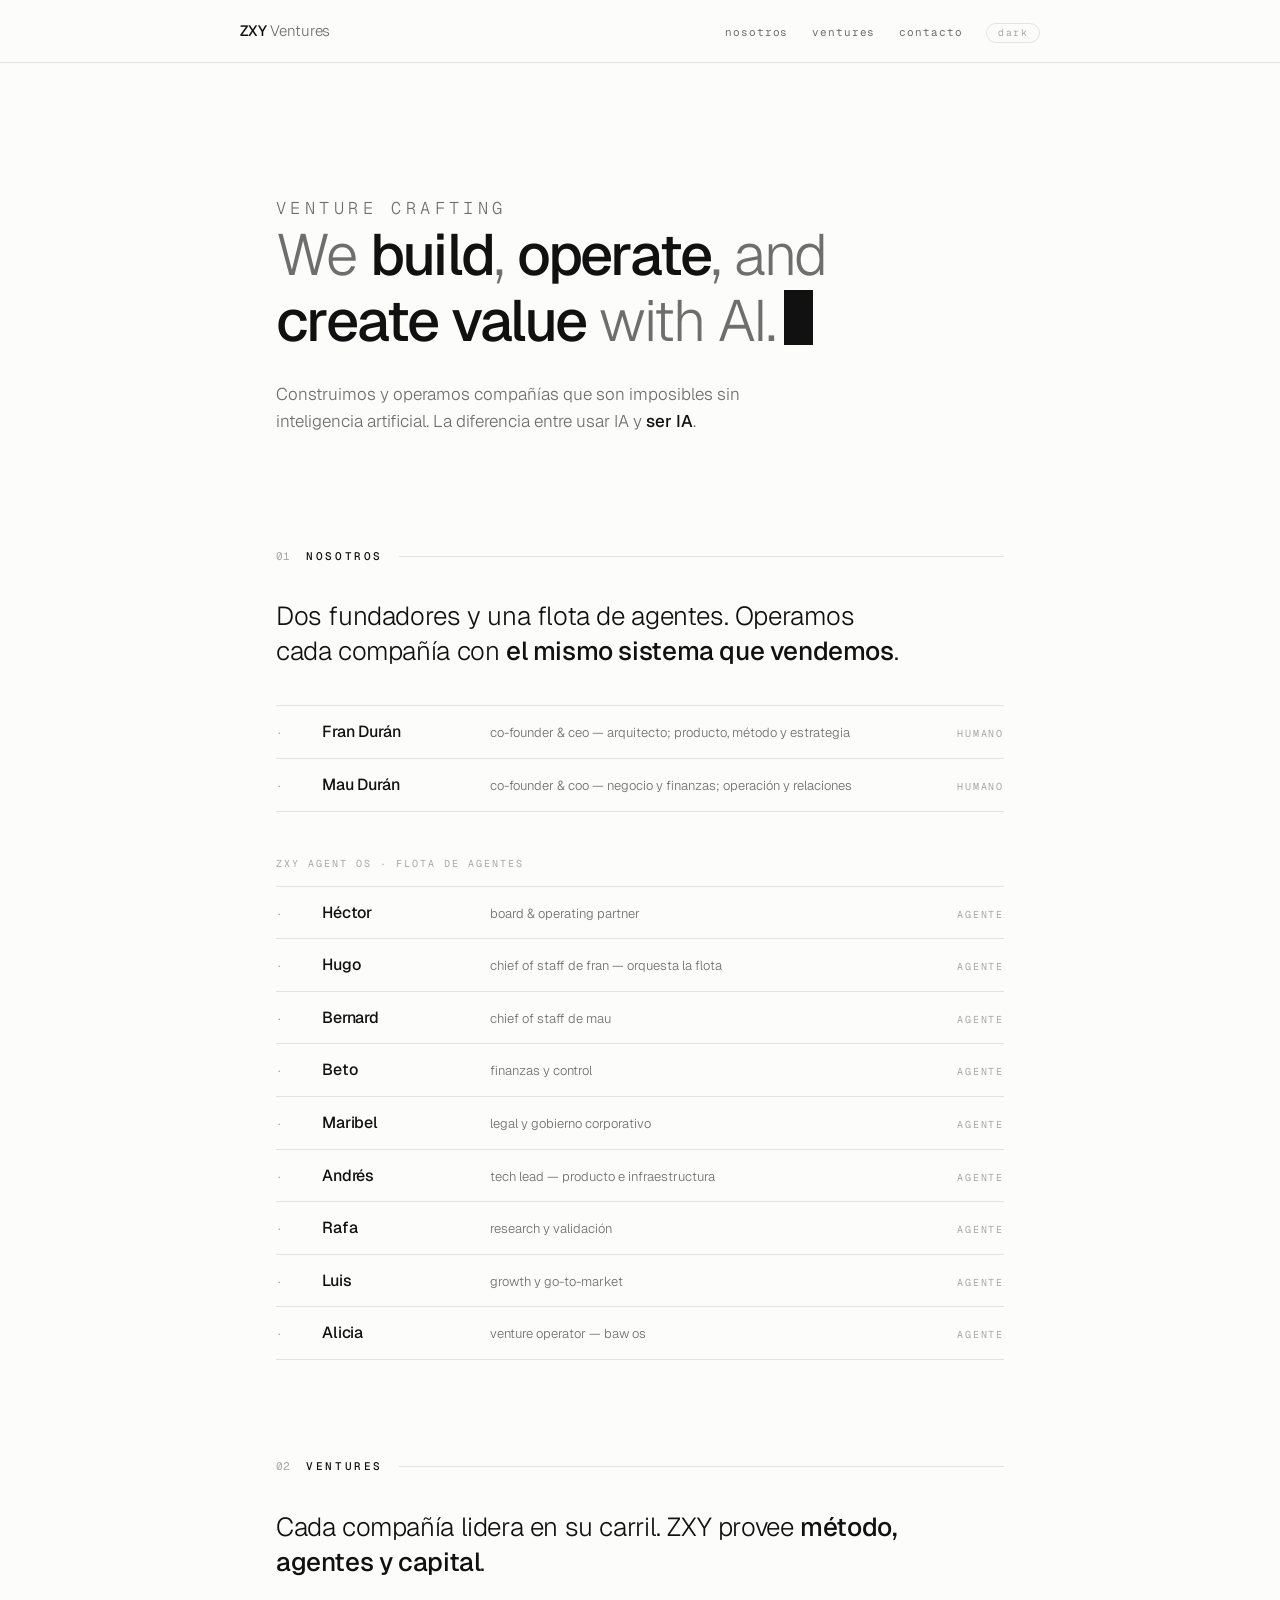
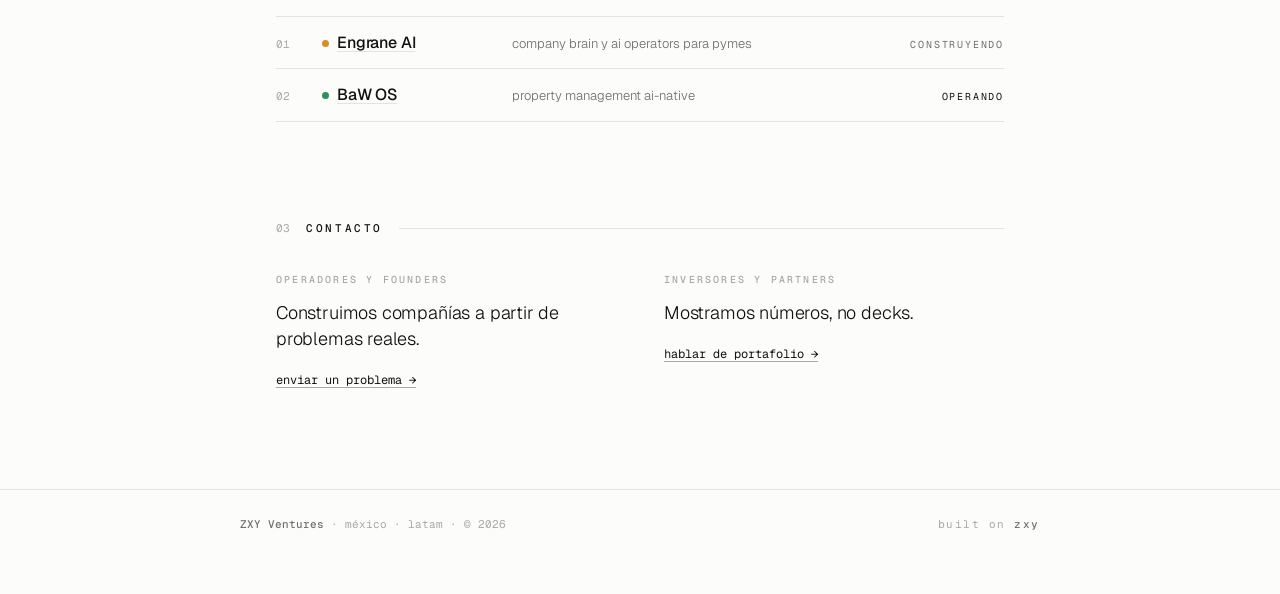
==== commit 8beb958e: "Sustituye el landing por la nueva versión de venture crafting - index.html: nuevo landing de una sol" ====
--- a/index.html
+++ b/index.html
@@ -1,478 +1,309 @@
 <!DOCTYPE html>
 <html lang="es">
 <head>
-  <meta charset="UTF-8" />
-  <meta name="viewport" content="width=device-width, initial-scale=1.0" />
-  <title>ZXY Ventures — Agentic Venture Studio</title>
-  <meta name="description" content="ZXY Ventures es un Agentic Venture Studio. Construimos empresas imposibles sin inteligencia artificial." />
-
-  <!-- Favicon -->
-  <link rel="icon" type="image/svg+xml" href="assets/ZXY Logos/ZXY_Ventures_Logo_02_White.svg" />
-
-  <!-- Canonical -->
-  <link rel="canonical" href="https://zxy.vc" />
-
-  <!-- Open Graph -->
-  <meta property="og:title" content="ZXY Ventures — It's Venture Craft." />
-  <meta property="og:description" content="Agentic Venture Studio. Construimos empresas que son imposibles sin inteligencia artificial." />
-  <meta property="og:url" content="https://zxy.vc" />
-  <meta property="og:type" content="website" />
-  <meta property="og:locale" content="es_MX" />
-  <meta property="og:image" content="https://zxy.vc/assets/og-image.jpg" />
-  <meta property="og:image:width" content="1200" />
-  <meta property="og:image:height" content="630" />
-
-  <!-- Twitter Card -->
-  <meta name="twitter:card" content="summary_large_image" />
-  <meta name="twitter:title" content="ZXY Ventures — It's Venture Craft." />
-  <meta name="twitter:description" content="Agentic Venture Studio. Construimos empresas que son imposibles sin inteligencia artificial." />
-  <meta name="twitter:image" content="https://zxy.vc/assets/og-image.jpg" />
-
-  <!-- Fonts -->
-  <link rel="preconnect" href="https://fonts.googleapis.com" />
-  <link rel="preconnect" href="https://fonts.gstatic.com" crossorigin />
-  <link href="https://fonts.googleapis.com/css2?family=Oswald:wght@400;600&family=Raleway:wght@400;500;600;700&display=swap" rel="stylesheet" />
-
-  <!-- Preload hero image -->
-  <link rel="preload" as="image" href="assets/Pictures/giorgio-parravicini-12IHVEFRacQ-unsplash.jpg" />
-
-  <!-- Anti-flash: debe correr ANTES del CSS para que data-theme esté seteado cuando se calculen los estilos -->
-  <script>
-    (function() {
-      var stored = localStorage.getItem('zxy-theme');
-      var theme = stored || (window.matchMedia('(prefers-color-scheme: dark)').matches ? 'dark' : 'light');
-      document.documentElement.setAttribute('data-theme', theme);
-    })();
-  </script>
-
-  <link rel="stylesheet" href="style.css?v=6" />
+<meta charset="UTF-8"></meta>
+<meta name="viewport" content="width=device-width, initial-scale=1.0"></meta>
+<script>
+  /* modo claro = default público; solo respetamos preferencia guardada (BRAND §15) */
+  try { var t = localStorage.getItem('zxy-theme'); if (t === 'dark') document.documentElement.setAttribute('data-theme','dark'); } catch (e) {}
+</script>
+<title>ZXY Ventures — We build, operate, and create value with AI</title>
+<meta name="description" content="Construimos y operamos compañías que son imposibles sin inteligencia artificial."></meta>
+<meta name="theme-color" content="#FCFCFB"></meta>
+<link rel="canonical" href="https://zxy.vc/"></link>
+<!-- Open Graph / social (BRAND §08, §13) -->
+<meta property="og:type" content="website"></meta>
+<meta property="og:url" content="https://zxy.vc/"></meta>
+<meta property="og:title" content="ZXY Ventures — We build, operate, and create value with AI"></meta>
+<meta property="og:description" content="Construimos y operamos compañías que son imposibles sin inteligencia artificial."></meta>
+<meta property="og:locale" content="es_MX"></meta>
+<!-- og:image 1200×630 — wordmark sobre --bg, placa zxy.vc (BRAND §13) -->
+<meta property="og:image" content="https://zxy.vc/og.png"></meta>
+<meta property="og:image:width" content="1200"></meta>
+<meta property="og:image:height" content="630"></meta>
+<meta name="twitter:card" content="summary_large_image"></meta>
+<meta name="twitter:image" content="https://zxy.vc/og.png"></meta>
+<!-- favicon: tile zxy mono, tinta sobre fondo, radio 20% (BRAND §05) -->
+<link rel="icon" href="data:image/svg+xml,%3Csvg xmlns='http://www.w3.org/2000/svg' viewBox='0 0 100 100'%3E%3Crect width='100' height='100' rx='20' fill='%23111111'/%3E%3Ctext x='50' y='56' text-anchor='middle' font-family='ui-monospace,Menlo,monospace' font-size='34' font-weight='600' letter-spacing='-2' fill='%23FCFCFB'%3Ezxy%3C/text%3E%3C/svg%3E"></link>
+<link rel="preconnect" href="https://fonts.googleapis.com"></link>
+<link rel="preconnect" href="https://fonts.gstatic.com" crossorigin="anonymous"></link>
+<link href="https://fonts.googleapis.com/css2?family=Geist:wght@300;400;500&family=Geist+Mono:wght@400;500&display=swap" rel="stylesheet"></link>
+<style>
+  /* ── Tokens (consume zxy-brand.css · BRAND §06) ─────────── */
+  :root, :root[data-theme="light"] {
+    --bg: #FCFCFB; --card: #FFFFFF; --ink: #111111;
+    --dim: #6E6E6E; --faint: #A8A8A4; --line: rgba(17,17,17,0.10);
+  }
+  :root[data-theme="dark"] {
+    --bg: #0A0A0A; --card: #111111; --ink: #F2F2F2;
+    --dim: #8E8E8E; --faint: #4A4A4A; --line: rgba(242,242,242,0.10);
+  }
+  :root {
+    /* color = marcas hijas; ZXY vive en grises (BRAND §02b) */
+    --engrane: #D98E1F; --baw: #2E8F5B; --agents: #3B6FE0;
+    --sans: "Geist", "Helvetica Neue", Helvetica, sans-serif;
+    --mono: "Geist Mono", ui-monospace, monospace;
+    --col: 800px;
+  }
+
+  * { box-sizing: border-box; }
+  html, body { margin: 0; padding: 0; }
+  html { scroll-behavior: smooth; scroll-padding-top: 84px; }
+  body {
+    background: var(--bg); color: var(--ink);
+    font-family: var(--sans); font-size: 16px; line-height: 1.6; font-weight: 400;
+    -webkit-font-smoothing: antialiased;
+  }
+  a { color: inherit; text-decoration: underline; text-decoration-thickness: 1px; text-underline-offset: 3px; text-decoration-color: var(--faint); }
+  a:hover { text-decoration-color: var(--ink); }
+  .container { max-width: var(--col); margin: 0 auto; padding: 0 36px; }
+
+  /* ── Nav ────────────────────────────────────────────────── */
+  nav { border-bottom: 1px solid var(--line); position: sticky; top: 0; background: var(--bg); z-index: 10; }
+  .nav-inner { display: flex; align-items: baseline; justify-content: space-between; gap: 20px; padding: 19px 0; }
+  .wordmark { font-size: 15px; letter-spacing: -0.01em; text-decoration: none; white-space: nowrap; }
+  .wordmark b { font-weight: 500; }
+  .wordmark span { font-weight: 300; color: var(--dim); }
+  .nav-right { display: flex; gap: 24px; align-items: baseline; }
+  .nav-links { display: flex; gap: 24px; }
+  .nav-links a { font-family: var(--mono); font-size: 11px; letter-spacing: 0.08em; color: var(--dim); text-decoration: none; }
+  .nav-links a:hover { color: var(--ink); }
+  #theme-toggle {
+    font-family: var(--mono); font-size: 10px; letter-spacing: 0.14em; text-transform: lowercase;
+    background: none; border: 1px solid var(--line); color: var(--faint);
+    padding: 4px 11px; cursor: pointer; border-radius: 99px; line-height: 1;
+  }
+  #theme-toggle:hover { color: var(--ink); border-color: var(--faint); }
+
+  /* ── Hero ───────────────────────────────────────────────── */
+  header.hero { padding: 104px 0 112px; }
+  .eyebrow { font-family: var(--mono); font-size: 11px; letter-spacing: 0.26em; text-transform: uppercase; color: var(--faint); margin: 0 0 26px; }
+  .hero h1 {
+    font-size: clamp(40px, 6vw, 58px); font-weight: 300; line-height: 1.13;
+    letter-spacing: -0.03em; color: var(--dim); margin: 0; text-wrap: pretty;
+  }
+  .hero h1 b { font-weight: 500; color: var(--ink); }
+  .hero p { margin: 28px 0 0; max-width: 540px; color: var(--dim); font-weight: 300; font-size: 17px; text-wrap: pretty; }
+  .hero p b { font-weight: 500; color: var(--ink); }
+  .caret { display: inline-block; width: 0.5em; height: 0.95em; background: var(--ink); vertical-align: -0.08em; margin-left: 0.14em; }
+  @media (prefers-reduced-motion: no-preference) { .caret { animation: blink 1.1s step-end infinite; } }
+  @keyframes blink { 0%, 49% { opacity: 1; } 50%, 100% { opacity: 0; } }
+
+  /* ── Secciones ──────────────────────────────────────────── */
+  section { padding: 0 0 98px; }
+  .sec-head { display: flex; align-items: baseline; gap: 16px; margin-bottom: 34px; }
+  .sec-head .num { font-family: var(--mono); font-size: 11px; color: var(--faint); }
+  .sec-head h2 { font-family: var(--mono); font-size: 11px; font-weight: 500; letter-spacing: 0.24em; text-transform: uppercase; color: var(--ink); margin: 0; }
+  .sec-head .rule { flex: 1; border-top: 1px solid var(--line); align-self: center; }
+  .lead { font-size: 26px; font-weight: 300; letter-spacing: -0.015em; line-height: 1.35; margin: 0 0 14px; max-width: 640px; text-wrap: pretty; }
+  .lead b { font-weight: 500; }
+  .body-sm { color: var(--dim); font-weight: 300; max-width: 560px; margin: 0; }
+
+  /* ── Registro (filas · hairlines · §10) ─────────────────── */
+  .registry { margin-top: 36px; }
+  .row { display: grid; align-items: baseline; gap: 18px; padding: 13px 0; border-top: 1px solid var(--line); }
+  .row:last-child { border-bottom: 1px solid var(--line); }
+  .row .idx { font-family: var(--mono); font-size: 11px; color: var(--faint); }
+  .row .name { font-size: 16px; font-weight: 500; letter-spacing: -0.01em; white-space: nowrap; }
+  .row .name a { text-decoration-color: var(--line); }
+  .row .desc { font-size: 13px; color: var(--dim); font-weight: 300; }
+  .row .st { font-family: var(--mono); font-size: 10px; letter-spacing: 0.18em; text-transform: uppercase; color: var(--dim); text-align: right; white-space: nowrap; }
+  .row .st.live { color: var(--ink); }
+  .dot { display: inline-block; width: 7px; height: 7px; border-radius: 50%; vertical-align: 1px; margin-right: 8px; }
+
+  /* nosotros — dos co-founders al mismo nivel (§5) */
+  .team .row { grid-template-columns: 28px 150px 1fr 90px; }
+  .team .kind { font-family: var(--mono); font-size: 10px; letter-spacing: 0.18em; text-transform: uppercase; color: var(--faint); text-align: right; }
+
+  /* flota — mismo registro, casi el mismo peso que los humanos */
+  .fleet-head { font-family: var(--mono); font-size: 10px; letter-spacing: 0.2em; text-transform: uppercase; color: var(--faint); margin: 44px 0 0; }
+  .registry.agents { margin-top: 14px; }
+
+  /* ventures — registro, no cards (§7) */
+  .ventures .row { grid-template-columns: 28px 172px 1fr 118px; }
+
+  /* ── Contacto — dos puertas, correo único (§7) ──────────── */
+  .contact { display: grid; grid-template-columns: 1fr 1fr; gap: 48px; margin-top: 34px; }
+  .contact h3 { font-family: var(--mono); font-size: 10px; letter-spacing: 0.22em; text-transform: uppercase; color: var(--faint); font-weight: 500; margin: 0 0 12px; }
+  .contact p { font-size: 18px; font-weight: 300; line-height: 1.45; margin: 0 0 14px; letter-spacing: -0.01em; text-wrap: pretty; }
+  .contact a { font-family: var(--mono); font-size: 12px; }
+
+  /* ── Footer ─────────────────────────────────────────────── */
+  footer { border-top: 1px solid var(--line); }
+  .foot-inner { display: flex; justify-content: space-between; align-items: baseline; padding: 26px 0 60px; font-family: var(--mono); font-size: 11px; color: var(--faint); flex-wrap: wrap; gap: 10px; }
+  .foot-inner .left b { color: var(--dim); font-weight: 500; }
+  .foot-inner .sig { letter-spacing: 0.14em; }
+  .foot-inner .sig b { color: var(--dim); font-weight: 500; }
+
+  @media (max-width: 640px) {
+    .container { padding: 0 24px; }
+    .nav-links { display: none; }
+    .ventures .row { grid-template-columns: 24px 1fr 108px; }
+    .ventures .row .desc { display: none; }
+    .team .row { grid-template-columns: 24px 1fr 84px; }
+    .team .row .desc { display: none; }
+    .contact { grid-template-columns: 1fr; gap: 32px; }
+  }
+</style>
 </head>
 <body>
 
-  <!-- NAV -->
-  <nav>
-    <div class="nav-inner">
-      <a href="/" class="nav-logo">
-        <img src="assets/ZXY%20Logos/ZXY_Ventures_Logo_02_White.svg" class="site-logo" alt="ZXY Ventures" height="26" width="136" />
-      </a>
-      <ul class="nav-links">
-        <li><a href="#nosotros"><span data-es="Nosotros" data-en="About">Nosotros</span></a></li>
-        <li><a href="#agente">Agent OS</a></li>
-        <li><a href="#ventures">Ventures</a></li>
-        <li><a href="#research">Research</a></li>
-        <li><a href="#contacto" class="nav-cta"><span data-es="Trabaja con nosotros" data-en="Work with us">Trabaja con nosotros</span></a></li>
-      </ul>
-      <div class="nav-controls">
-        <button class="lang-toggle" aria-label="Cambiar idioma">ES</button>
-        <button id="theme-toggle" class="theme-toggle" aria-label="Cambiar tema"></button>
-        <button class="nav-hamburger" id="hamburger" aria-label="Abrir menú" aria-expanded="false" aria-controls="mobileMenu">
-          <span></span><span></span><span></span>
-        </button>
-      </div>
-    </div>
-  </nav>
-
-  <div class="mobile-menu" id="mobileMenu" aria-hidden="true">
-    <a href="#nosotros" class="mobile-link"><span data-es="Nosotros" data-en="About">Nosotros</span></a>
-    <a href="#agente" class="mobile-link">Agent OS</a>
-    <a href="#ventures" class="mobile-link">Ventures</a>
-    <a href="#research" class="mobile-link">Research</a>
-    <a href="#contacto" class="nav-cta"><span data-es="Trabaja con nosotros" data-en="Work with us">Trabaja con nosotros</span></a>
-    <div style="display:flex;gap:8px;padding:12px 24px 4px;">
-      <button class="lang-toggle" aria-label="Cambiar idioma">ES</button>
-      <button id="theme-toggle-mobile" class="theme-toggle" aria-label="Cambiar tema"></button>
+<nav data-screen-label="Nav">
+  <div class="container nav-inner">
+    <a class="wordmark" href="#top"><b>ZXY</b> <span>Ventures</span></a>
+    <div class="nav-right">
+      <div class="nav-links">
+        <a href="#nosotros">nosotros</a>
+        <a href="#ventures">ventures</a>
+        <a href="#contacto">contacto</a>
+      </div>
+      <button id="theme-toggle" type="button" aria-label="cambiar tema">dark</button>
     </div>
   </div>
-
-  <!-- HERO -->
-  <section id="hero">
-    <div class="hero-overlay"></div>
-    <div class="container hero-content">
-      <div class="hero-inner">
-        <div class="hero-eyebrow fade-in">Agentic Venture Studio · LatAm</div>
-        <h1 class="hero-headline fade-in fade-in-1">
-          It's not<br>Venture Capital.<br>
-          <span class="accent-text">It's Venture Craft.</span>
-        </h1>
-        <p class="hero-sub fade-in fade-in-2" data-es="La diferencia entre usar IA y ser IA.<br>ZXY construye ventures que son agentic desde el primer día." data-en="The difference between using AI and being AI.<br>ZXY builds ventures that are agentic from day one.">
-          La diferencia entre usar IA y ser IA.<br>
-          ZXY construye ventures que son agentic desde el primer día.
-        </p>
-        <div class="hero-ctas fade-in fade-in-3">
-          <a href="#ventures" class="btn-primary" data-es="Ver Ventures" data-en="See Ventures">Ver Ventures</a>
-          <a href="#agente" class="btn-secondary" data-es="Conocer Agent OS →" data-en="Meet Agent OS →">Conocer Agent OS →</a>
-        </div>
+</nav>
+
+<div class="container" id="top">
+
+  <header class="hero" data-screen-label="Hero">
+    <p class="eyebrow">venture crafting</p>
+    <h1>We <b>build</b>, <b>operate</b>, and <b>create&nbsp;value</b> with AI.<span class="caret"></span></h1>
+    <p>Construimos y operamos compañías que son imposibles sin inteligencia artificial. La diferencia entre usar IA y <b>ser IA</b>.</p>
+  </header>
+
+  <section id="nosotros" data-screen-label="01 Nosotros">
+    <div class="sec-head"><span class="num">01</span><h2>Nosotros</h2><span class="rule"></span></div>
+    <p class="lead">Dos fundadores y una flota de agentes. Operamos cada compañía con <b>el mismo sistema que vendemos</b>.</p>
+    <div class="registry team">
+      <div class="row">
+        <span class="idx">·</span>
+        <span class="name">Fran Durán</span>
+        <span class="desc">co-founder &amp; ceo — arquitecto; producto, método y estrategia</span>
+        <span class="kind">humano</span>
+      </div>
+      <div class="row">
+        <span class="idx">·</span>
+        <span class="name">Mau Durán</span>
+        <span class="desc">co-founder &amp; coo — negocio y finanzas; operación y relaciones</span>
+        <span class="kind">humano</span>
+      </div>
+    </div>
+    <p class="fleet-head" data-screen-label="Flota">zxy agent os · flota de agentes</p>
+    <div class="registry team agents">
+      <div class="row">
+        <span class="idx">·</span>
+        <span class="name">Héctor</span>
+        <span class="desc">board &amp; operating partner</span>
+        <span class="kind">agente</span>
+      </div>
+      <div class="row">
+        <span class="idx">·</span>
+        <span class="name">Hugo</span>
+        <span class="desc">chief of staff de fran — orquesta la flota</span>
+        <span class="kind">agente</span>
+      </div>
+      <div class="row">
+        <span class="idx">·</span>
+        <span class="name">Bernard</span>
+        <span class="desc">chief of staff de mau</span>
+        <span class="kind">agente</span>
+      </div>
+      <div class="row">
+        <span class="idx">·</span>
+        <span class="name">Beto</span>
+        <span class="desc">finanzas y control</span>
+        <span class="kind">agente</span>
+      </div>
+      <div class="row">
+        <span class="idx">·</span>
+        <span class="name">Maribel</span>
+        <span class="desc">legal y gobierno corporativo</span>
+        <span class="kind">agente</span>
+      </div>
+      <div class="row">
+        <span class="idx">·</span>
+        <span class="name">Andrés</span>
+        <span class="desc">tech lead — producto e infraestructura</span>
+        <span class="kind">agente</span>
+      </div>
+      <div class="row">
+        <span class="idx">·</span>
+        <span class="name">Rafa</span>
+        <span class="desc">research y validación</span>
+        <span class="kind">agente</span>
+      </div>
+      <div class="row">
+        <span class="idx">·</span>
+        <span class="name">Luis</span>
+        <span class="desc">growth y go-to-market</span>
+        <span class="kind">agente</span>
+      </div>
+      <div class="row">
+        <span class="idx">·</span>
+        <span class="name">Alicia</span>
+        <span class="desc">venture operator — baw os</span>
+        <span class="kind">agente</span>
       </div>
     </div>
   </section>
 
-
-
-  <!-- NOSOTROS -->
-  <section id="nosotros" class="section">
-    <div class="container">
-      <div class="section-header fade-in">
-        <div class="section-label" data-es="Las personas detrás" data-en="The people behind">Las personas detrás</div>
-        <h2 class="section-title" data-es="Quiénes somos" data-en="Who we are">Quiénes somos</h2>
-        <p class="section-sub" data-es="Un arquitecto visionario y seis agentes de inteligencia artificial operando como un equipo fundador completo." data-en="A visionary architect and six artificial intelligence agents operating as a complete founding team.">Un arquitecto visionario y seis agentes de inteligencia artificial operando como un equipo fundador completo.</p>
-      </div>
-      <div class="equipo-grid">
-        <div class="equipo-card fade-in">
-          <div class="equipo-card-top">
-            <div class="equipo-avatar-wrap">
-              <img src="assets/agents/fran.jpg" alt="Fran Durán" loading="lazy" width="72" height="72" />
-            </div>
-            <div>
-              <div class="equipo-name">Fran Durán</div>
-              <div class="equipo-role" data-es="Fundador &amp; CEO" data-en="Founder &amp; CEO">Fundador &amp; CEO</div>
-            </div>
-          </div>
-          <p class="equipo-bio" data-es="Arquitecto de formación, emprendedor por convicción. 12+ años construyendo ecosistemas de innovación en México. Alumni Singularity University. Docente en el Tec de Monterrey." data-en="Architect by training, entrepreneur by conviction. 12+ years building innovation ecosystems in Mexico. Singularity University alumni. Faculty at Tec de Monterrey.">
-            Arquitecto de formación, emprendedor por convicción. 12+ años construyendo ecosistemas de innovación en México. Alumni Singularity University. Docente en el Tec de Monterrey.
-          </p>
-          <div class="equipo-links">
-            <a href="https://franduran.com" target="_blank" rel="noopener" class="equipo-link">franduran.com</a>
-          </div>
-        </div>
-
-        <div class="equipo-card equipo-card-os fade-in fade-in-1">
-          <div class="equipo-card-top">
-            <div class="equipo-avatar-wrap equipo-avatar-os">
-              <span>OS</span>
-            </div>
-            <div>
-              <div class="equipo-name">Agent OS</div>
-              <div class="equipo-role" data-es="El equipo que no duerme" data-en="The team that never sleeps">El equipo que no duerme</div>
-            </div>
-          </div>
-          <p class="equipo-bio" data-es="La infraestructura que hace posibles los ventures imposibles. 6 sistemas especializados de inteligencia operativa disponibles 24/7 desde el día cero de cualquier venture." data-en="The infrastructure that makes impossible ventures possible. 6 specialized operational intelligence systems available 24/7 from day zero of any venture.">
-            La infraestructura que hace posibles los ventures imposibles. 6 sistemas especializados de inteligencia operativa disponibles 24/7 desde el día cero de cualquier venture.
-          </p>
-          <div class="equipo-links">
-            <a href="#agente" class="equipo-link" data-es="Conocer Agent OS →" data-en="Meet Agent OS →">Conocer Agent OS →</a>
-          </div>
-        </div>
+  <section id="ventures" data-screen-label="02 Ventures">
+    <div class="sec-head"><span class="num">02</span><h2>Ventures</h2><span class="rule"></span></div>
+    <p class="lead">Cada compañía lidera en su carril. ZXY provee <b>método, agentes y capital</b>.</p>
+    <div class="registry ventures">
+      <div class="row">
+        <span class="idx">01</span>
+        <span class="name"><span class="dot" style="background: var(--engrane);"></span><a href="https://engrane.ai" target="_blank" rel="noopener">Engrane AI</a></span>
+        <span class="desc">company brain y ai operators para pymes</span>
+        <span class="st">construyendo</span>
+      </div>
+      <div class="row">
+        <span class="idx">02</span>
+        <span class="name"><span class="dot" style="background: var(--baw);"></span><a href="https://baw.zxy.vc" target="_blank" rel="noopener">BaW OS</a></span>
+        <span class="desc">property management ai-native</span>
+        <span class="st live">operando</span>
       </div>
     </div>
   </section>
 
-  <!-- SEPARATOR -->
-  <div class="separator" style="background-image:url('assets/Pictures/milad-fakurian-SwEugqgu3xI-unsplash.jpg')">
-    <div class="separator-overlay"></div>
+  <section id="contacto" data-screen-label="03 Contacto">
+    <div class="sec-head"><span class="num">03</span><h2>Contacto</h2><span class="rule"></span></div>
+    <div class="contact">
+      <div>
+        <h3>Operadores y founders</h3>
+        <p>Construimos compañías a partir de problemas reales.</p>
+        <a href="mailto:hey@zxy.vc?subject=Un%20problema%20que%20resolver">enviar un problema →</a>
+      </div>
+      <div>
+        <h3>Inversores y partners</h3>
+        <p>Mostramos números, no decks.</p>
+        <a href="mailto:hey@zxy.vc?subject=Portafolio">hablar de portafolio →</a>
+      </div>
+    </div>
+  </section>
+
+</div>
+
+<footer data-screen-label="Footer">
+  <div class="container foot-inner">
+    <span class="left"><b>ZXY Ventures</b> · méxico · latam · © 2026</span>
+    <span class="sig">built on <b>zxy</b></span>
   </div>
-
-  <!-- AGENT OS -->
-  <section id="agente" class="section section-alt">
-    <div class="container">
-      <div class="section-header fade-in">
-        <div class="section-label" data-es="Infraestructura Propietaria" data-en="Proprietary Infrastructure">Infraestructura Propietaria</div>
-        <h2 class="section-title" data-es="Agent OS —&lt;br&gt;El Equipo que Nadie Más Tiene" data-en="Agent OS —&lt;br&gt;The Team Nobody Else Has">Agent OS —<br>El Equipo que Nadie Más Tiene</h2>
-        <p class="section-sub" data-es="No contratamos. No hacemos onboarding. No descansamos. Agent OS es el núcleo tecnológico de ZXY — disponible desde el primer día de cualquier venture." data-en="We don't hire. We don't onboard. We don't rest. Agent OS is ZXY's technological core — available from day one of any venture.">No contratamos. No hacemos onboarding. No descansamos. Agent OS es el núcleo tecnológico de ZXY — disponible desde el primer día de cualquier venture.</p>
-      </div>
-      <div class="agent-grid">
-        <div class="agent-card fade-in">
-          <div class="agent-avatar"><img src="assets/agents/hugo.png" alt="Hugo — Chief of Staff, Coordinación &amp; Ops" loading="lazy" width="64" height="64" /></div>
-          <div class="agent-name">Hugo</div>
-          <div class="agent-role">Chief of Staff</div>
-          <div class="agent-spec">Coordination &amp; Ops</div>
-        </div>
-        <div class="agent-card fade-in fade-in-1">
-          <div class="agent-avatar"><img src="assets/agents/rafa.png" alt="Rafa — Research e Inteligencia de Mercado" loading="lazy" width="64" height="64" /></div>
-          <div class="agent-name">Rafa</div>
-          <div class="agent-role">Research</div>
-          <div class="agent-spec">Market Intelligence</div>
-        </div>
-        <div class="agent-card fade-in fade-in-2">
-          <div class="agent-avatar"><img src="assets/agents/andres.png" alt="Andrés — Arquitectura Legal y Estructuras" loading="lazy" width="64" height="64" /></div>
-          <div class="agent-name">Andrés</div>
-          <div class="agent-role">Build</div>
-          <div class="agent-spec">Code &amp; Tech</div>
-        </div>
-        <div class="agent-card fade-in fade-in-3">
-          <div class="agent-avatar"><img src="assets/agents/luis.png" alt="Luis — Growth, Contenido &amp; Canales" loading="lazy" width="64" height="64" /></div>
-          <div class="agent-name">Luis</div>
-          <div class="agent-role">Growth</div>
-          <div class="agent-spec">Content &amp; Channels</div>
-        </div>
-        <div class="agent-card fade-in">
-          <div class="agent-avatar"><img src="assets/agents/maribel.png" alt="Maribel — Legal, Contratos &amp; Compliance" loading="lazy" width="64" height="64" /></div>
-          <div class="agent-name">Maribel</div>
-          <div class="agent-role">Legal</div>
-          <div class="agent-spec">Contracts &amp; Compliance</div>
-        </div>
-        <div class="agent-card fade-in fade-in-1">
-          <div class="agent-avatar"><img src="assets/agents/beto.png" alt="Beto — Finanzas &amp; Unit Economics (ContaBeto)" loading="lazy" width="64" height="64" /></div>
-          <div class="agent-name">Beto</div>
-          <div class="agent-role">Finance</div>
-          <div class="agent-spec">Unit Economics</div>
-        </div>
-      </div>
-      <div class="agente-quote fade-in">
-        <p data-es="No construimos startups con IA.&lt;br&gt;Construimos startups que &lt;strong&gt;son&lt;/strong&gt; IA." data-en="We don't build startups with AI.&lt;br&gt;We build startups that &lt;strong&gt;are&lt;/strong&gt; AI.">No construimos startups con IA.<br>Construimos startups que <strong>son</strong> IA.</p>
-      </div>
-    </div>
-  </section>
-
-  <!-- SEPARATOR -->
-  <div class="separator" style="background-image:url('assets/Pictures/david-east-6psstU2DLKs-unsplash.jpg')">
-    <div class="separator-overlay"></div>
-  </div>
-
-  <!-- VENTURES -->
-  <section id="ventures" class="section">
-    <div class="container">
-      <div class="section-header fade-in">
-        <div class="section-label" data-es="Portafolio" data-en="Portfolio">Portafolio</div>
-        <h2 class="section-title" data-es="Ventures ZXY" data-en="ZXY Ventures">Ventures ZXY</h2>
-        <p class="section-sub" data-es="Problemas reales, soluciones agénticas. Cada venture nace de investigación rigurosa y opera con Agent OS desde el día cero." data-en="Real problems, agentic solutions. Every venture is born from rigorous research and operates with Agent OS from day one.">Problemas reales, soluciones agénticas. Cada venture nace de investigación rigurosa y opera con Agent OS desde el día cero.</p>
-      </div>
-      <div class="ventures-grid">
-
-        <div class="venture-card fade-in">
-          <div class="venture-top">
-            <span class="venture-sector">PropTech · Agent OS Lab</span>
-            <span class="badge badge-live" role="status" data-es="OPERANDO" data-en="LIVE">OPERANDO</span>
-          </div>
-          <div class="venture-name">BaW</div>
-          <div class="venture-tagline" data-es="The Hybrid Property Management Lab" data-en="The Hybrid Property Management Lab">The Hybrid Property Management Lab</div>
-          <div class="venture-block">
-            <div class="venture-block-label" data-es="Experimento" data-en="Experiment">Experimento</div>
-            <p data-es="Si en Silicon Valley pusieron un agente a operar una vending machine, nosotros pusimos un equipo completo a operar Hybrid Property Management en condiciones reales." data-en="If Silicon Valley put an agent to operate a vending machine, we put a complete team to operate Hybrid Property Management in real conditions.">Si en Silicon Valley pusieron un agente a operar una vending machine, nosotros pusimos un equipo completo a operar Hybrid Property Management en condiciones reales.</p>
-          </div>
-          <div class="venture-block venture-block-solution">
-            <div class="venture-block-label" data-es="Lo que probamos" data-en="What we tested">Lo que probamos</div>
-            <p data-es="AliOps + Agent OS operando reservaciones, mantenimiento, CCTV con AI y coordinación humano-agente 24/7." data-en="AliOps + Agent OS operating reservations, maintenance, AI-powered CCTV and 24/7 human-agent coordination.">AliOps + Agent OS operando reservaciones, mantenimiento, CCTV con AI y coordinación humano-agente 24/7.</p>
-          </div>
-          <div class="venture-footer">
-            <a href="https://baw.zxy.vc" target="_blank" rel="noopener" class="venture-link">baw.zxy.vc →</a>
-            <span class="venture-lab-note" data-es="El lab que hace posibles los demás ventures" data-en="The lab that makes other ventures possible">El lab que hace posibles los demás ventures</span>
-          </div>
-        </div>
-
-        <div class="venture-card fade-in fade-in-1">
-          <div class="venture-top">
-            <span class="venture-sector">FinTech · Contador AI</span>
-            <span class="badge badge-building" role="status" data-es="EN DES" data-en="IN DEV">EN DES</span>
-          </div>
-          <div class="venture-name">ContaBeto</div>
-          <div class="venture-tagline" data-es="Agente de Contabilidad" data-en="Accounting Agent">Agente de Contabilidad</div>
-          <div class="venture-block">
-            <div class="venture-block-label" data-es="Problema" data-en="Problem">Problema</div>
-            <p data-es="Las PyMEs pagan $3,000–15,000 MXN/mes a contadores para tareas 90% repetitivas." data-en="SMBs pay $3,000–15,000 MXN/month to accountants for 90% repetitive tasks.">Las PyMEs pagan $3,000–15,000 MXN/mes a contadores para tareas 90% repetitivas.</p>
-          </div>
-          <div class="venture-block venture-block-solution">
-            <div class="venture-block-label" data-es="Solución agéntica" data-en="Agentic Solution">Solución agéntica</div>
-            <p data-es="Agente de contabilidad por WhatsApp — declaraciones, CFDI y compliance fiscal autónomo." data-en="Accounting agent via WhatsApp — tax filings, CFDI, and autonomous tax compliance.">Agente de contabilidad por WhatsApp — declaraciones, CFDI y compliance fiscal autónomo.</p>
-          </div>
-          <div class="venture-footer">
-            <a href="https://contabeto.zxy.vc" target="_blank" rel="noopener" class="venture-link">contabeto.zxy.vc →</a>
-          </div>
-        </div>
-
-        <div class="venture-card fade-in fade-in-2">
-          <div class="venture-top">
-            <span class="venture-sector">LegalTech · Compliance SAT</span>
-            <span class="badge badge-building" role="status" data-es="EN DES" data-en="IN DEV">EN DES</span>
-          </div>
-          <div class="venture-name">AudiBot</div>
-          <div class="venture-tagline" data-es="Compliance SAT Autónomo" data-en="Autonomous SAT Compliance">Compliance SAT Autónomo</div>
-          <div class="venture-block">
-            <div class="venture-block-label" data-es="Problema" data-en="Problem">Problema</div>
-            <p data-es="El SAT lanzó FISCALIA 2.0 — +300% auditorías para 2026. Las PyMEs no lo saben hasta que es tarde." data-en="SAT launched FISCALIA 2.0 — +300% audits by 2026. SMBs don't find out until it's too late.">El SAT lanzó FISCALIA 2.0 — +300% auditorías para 2026. Las PyMEs no lo saben hasta que es tarde.</p>
-          </div>
-          <div class="venture-block venture-block-solution">
-            <div class="venture-block-label" data-es="Solución agéntica" data-en="Agentic Solution">Solución agéntica</div>
-            <p data-es="Agente que verifica el 69-B, analiza CFDIs y entrega reporte semanal de riesgo fiscal." data-en="Agent that verifies 69-B status, analyzes CFDIs, and delivers weekly tax risk reports.">Agente que verifica el 69-B, analiza CFDIs y entrega reporte semanal de riesgo fiscal.</p>
-          </div>
-          <div class="venture-footer">
-            <a href="https://audibot.zxy.vc" target="_blank" rel="noopener" class="venture-link">audibot.zxy.vc →</a>
-          </div>
-        </div>
-
-        <div class="venture-card fade-in">
-          <div class="venture-top">
-            <span class="venture-sector">LegalTech · Contratos</span>
-            <span class="badge badge-building" role="status" data-es="EN DES" data-en="IN DEV">EN DES</span>
-          </div>
-          <div class="venture-name">ContratosAI</div>
-          <div class="venture-tagline" data-es="Contratos Válidos en Minutos" data-en="Valid Contracts in Minutes">Contratos Válidos en Minutos</div>
-          <div class="venture-block">
-            <div class="venture-block-label" data-es="Problema" data-en="Problem">Problema</div>
-            <p data-es="4.9M PyMEs sin contratos formales. Un abogado cobra $15,000 MXN por un contrato estándar." data-en="4.9M SMBs without formal contracts. A lawyer charges $15,000 MXN for a standard contract.">4.9M PyMEs sin contratos formales. Un abogado cobra $15,000 MXN por un contrato estándar.</p>
-          </div>
-          <div class="venture-block venture-block-solution">
-            <div class="venture-block-label" data-es="Solución agéntica" data-en="Agentic Solution">Solución agéntica</div>
-            <p data-es="Agente conversacional que genera contratos válidos en México en minutos." data-en="Conversational agent that generates legally valid contracts in Mexico in minutes.">Agente conversacional que genera contratos válidos en México en minutos.</p>
-          </div>
-          <div class="venture-footer">
-            <a href="https://contratos.zxy.vc" target="_blank" rel="noopener" class="venture-link">contratos.zxy.vc →</a>
-          </div>
-        </div>
-
-        <div class="venture-card fade-in fade-in-1">
-          <div class="venture-top">
-            <span class="venture-sector">EdTech · Capacitación AI</span>
-            <span class="badge badge-building" role="status" data-es="EN DES" data-en="IN DEV">EN DES</span>
-          </div>
-          <div class="venture-name">SkillAgent</div>
-          <div class="venture-tagline" data-es="Tutor AI por Empleado" data-en="AI Tutor per Employee">Tutor AI por Empleado</div>
-          <div class="venture-block">
-            <div class="venture-block-label" data-es="Problema" data-en="Problem">Problema</div>
-            <p data-es="91% de empresas con AI reportan crecimiento. Solo 16% de empleados LatAm la usan diariamente." data-en="91% of companies with AI report growth. Only 16% of LatAm employees use it daily.">91% de empresas con AI reportan crecimiento. Solo 16% de empleados LatAm la usan diariamente.</p>
-          </div>
-          <div class="venture-block venture-block-solution">
-            <div class="venture-block-label" data-es="Solución agéntica" data-en="Agentic Solution">Solución agéntica</div>
-            <p data-es="Tutor AI personalizado por empleado. Currículo adaptativo. Certificados. $20 USD/persona/mes." data-en="Personalized AI tutor per employee. Adaptive curriculum. Certificates. $20 USD/person/month.">Tutor AI personalizado por empleado. Currículo adaptativo. Certificados. $20 USD/persona/mes.</p>
-          </div>
-          <div class="venture-footer">
-            <a href="https://skill.zxy.vc" target="_blank" rel="noopener" class="venture-link">skill.zxy.vc →</a>
-          </div>
-        </div>
-
-      </div>
-    </div>
-  </section>
-
-  <!-- PIPELINE -->
-  <section id="pipeline" class="section section-alt">
-    <div class="container">
-      <div class="section-header fade-in">
-        <div class="section-label">Venture Pipeline</div>
-        <h2 class="section-title" data-es="Ideas en evaluación" data-en="Ideas in Evaluation">Ideas en evaluación</h2>
-        <p class="section-sub" data-es="Transparencia total — aquí el pipeline vivo de ideas que estamos analizando, validando y construyendo. Cada venture activo empezó aquí." data-en="Total transparency — here is the live pipeline of ideas we are analyzing, validating, and building. Every active venture started here.">Transparencia total — aquí el pipeline vivo de ideas que estamos analizando, validando y construyendo. Cada venture activo empezó aquí.</p>
-      </div>
-      <div class="pipeline-stages fade-in">
-        <div class="pipeline-stage">
-          <div class="pipeline-stage-label">Signal</div>
-          <div class="pipeline-stage-sub">Problema identificado</div>
-        </div>
-        <div class="pipeline-arrow">→</div>
-        <div class="pipeline-stage">
-          <div class="pipeline-stage-label">Thesis</div>
-          <div class="pipeline-stage-sub">Hipótesis formulada</div>
-        </div>
-        <div class="pipeline-arrow">→</div>
-        <div class="pipeline-stage">
-          <div class="pipeline-stage-label">Validation</div>
-          <div class="pipeline-stage-sub">Customer discovery</div>
-        </div>
-        <div class="pipeline-arrow">→</div>
-        <div class="pipeline-stage pipeline-stage-active">
-          <div class="pipeline-stage-label">Build</div>
-          <div class="pipeline-stage-sub">MVP con Agent OS</div>
-        </div>
-        <div class="pipeline-arrow">→</div>
-        <div class="pipeline-stage pipeline-stage-active">
-          <div class="pipeline-stage-label">Live</div>
-          <div class="pipeline-stage-sub">En mercado</div>
-        </div>
-      </div>
-      <div class="pipeline-cta fade-in">
-        <p data-es="Ver el pipeline completo en Notion →" data-en="See the full pipeline on Notion →">Ver el pipeline completo en Notion →</p>
-        <a href="https://zxyventures.notion.site/ebd//30f169373e72819b8717e906e61e7dfb?v=327169373e72803bac51000c39072014" target="_blank" rel="noopener noreferrer" class="btn-secondary" data-es="Ver Pipeline" data-en="See Pipeline">Ver Pipeline <svg class="ext-icon" width="12" height="12" viewBox="0 0 24 24" fill="none" stroke="currentColor" stroke-width="2.5" stroke-linecap="round" stroke-linejoin="round" aria-hidden="true"><path d="M18 13v6a2 2 0 01-2 2H5a2 2 0 01-2-2V8a2 2 0 012-2h6"/><polyline points="15 3 21 3 21 9"/><line x1="10" y1="14" x2="21" y2="3"/></svg></a>
-      </div>
-    </div>
-  </section>
-
-  <!-- SEPARATOR -->
-  <div class="separator" style="background-image:url('assets/Pictures/faizur-rehman-pHPzdEHN6Os-unsplash.jpg')">
-    <div class="separator-overlay"></div>
-  </div>
-
-  <!-- RESEARCH -->
-  <section id="research" class="section section-alt">
-    <div class="container">
-      <div class="section-header fade-in">
-        <div class="section-label">Evidencia &amp; Frameworks</div>
-        <h2 class="section-title" data-es="Actuamos con evidencia" data-en="We Act on Evidence">Actuamos con evidencia</h2>
-        <p class="section-sub" data-es="No construimos sobre intuición. Cada venture pasa por investigación rigurosa antes de recibir un Go." data-en="We don't build on intuition. Every venture goes through rigorous research before getting a Go.">No construimos sobre intuición. Cada venture pasa por investigación rigurosa antes de recibir un Go.</p>
-      </div>
-      <div class="research-grid">
-        <div class="research-card fade-in">
-          <div class="research-icon" aria-hidden="true">📊</div>
-          <div class="research-title">ZXY Big Ideas 2026</div>
-          <p class="research-desc" data-es="Las oportunidades más grandes en Agentic Venture Building en LatAm. El mapa de lo que viene." data-en="The biggest opportunities in Agentic Venture Building in LatAm. The map of what's coming.">Las oportunidades más grandes en Agentic Venture Building en LatAm. El mapa de lo que viene.</p>
-          <a href="https://gamma.app/docs/tur9lri83bup50j" target="_blank" rel="noopener noreferrer" class="research-link"><span data-es="Leer reporte →" data-en="Read report →">Leer reporte →</span> <svg class="ext-icon" width="11" height="11" viewBox="0 0 24 24" fill="none" stroke="currentColor" stroke-width="2.5" stroke-linecap="round" stroke-linejoin="round" aria-hidden="true"><path d="M18 13v6a2 2 0 01-2 2H5a2 2 0 01-2-2V8a2 2 0 012-2h6"/><polyline points="15 3 21 3 21 9"/><line x1="10" y1="14" x2="21" y2="3"/></svg></a>
-        </div>
-        <div class="research-card fade-in fade-in-1">
-          <div class="research-icon" aria-hidden="true">🌎</div>
-          <div class="research-title">LatAm Venture Landscape</div>
-          <p class="research-desc" data-es="$4.1B en 681 deals. México liderando con 25.5% del capital regional. El ecosistema en números." data-en="$4.1B in 681 deals. Mexico leading with 25.5% of regional capital. The ecosystem by the numbers.">$4.1B en 681 deals. México liderando con 25.5% del capital regional. El ecosistema en números.</p>
-          <span class="research-no-link" data-es="Reporte interno — próximamente público" data-en="Internal report — coming public soon">Reporte interno — próximamente público</span>
-        </div>
-        <div class="research-card fade-in fade-in-2">
-          <div class="research-icon" aria-hidden="true">⚙️</div>
-          <div class="research-title">The ANVB Framework</div>
-          <p class="research-desc" data-es="El primer framework de venture building diseñado para la era de los agentes. Agentic Native Venture Building." data-en="The first venture building framework designed for the age of agents. Agentic Native Venture Building.">El primer framework de venture building diseñado para la era de los agentes. Agentic Native Venture Building.</p>
-          <a href="https://gamma.app/docs/jbcl3zox6v5nn73" target="_blank" rel="noopener noreferrer" class="research-link"><span data-es="Ver framework →" data-en="View framework →">Ver framework →</span> <svg class="ext-icon" width="11" height="11" viewBox="0 0 24 24" fill="none" stroke="currentColor" stroke-width="2.5" stroke-linecap="round" stroke-linejoin="round" aria-hidden="true"><path d="M18 13v6a2 2 0 01-2 2H5a2 2 0 01-2-2V8a2 2 0 012-2h6"/><polyline points="15 3 21 3 21 9"/><line x1="10" y1="14" x2="21" y2="3"/></svg></a>
-        </div>
-      </div>
-    </div>
-  </section>
-
-  <!-- CONTACTO -->
-  <section id="contacto" class="section">
-    <div class="container">
-      <div class="contacto-inner">
-        <div class="section-label fade-in" data-es="Trabaja con nosotros" data-en="Work with us">Trabaja con nosotros</div>
-        <h2 class="section-title fade-in" data-es="¿Tienes un problema que solo la IA puede resolver?" data-en="Do you have a problem that only AI can solve?">¿Tienes un problema que solo la IA puede resolver?</h2>
-        <p class="section-sub fade-in" data-es="Si tienes founder-market fit real y un problema urgente, hablemos. ZXY aporta Agent OS desde el día cero." data-en="If you have real founder-market fit and an urgent problem, let's talk. ZXY brings Agent OS from day one.">Si tienes founder-market fit real y un problema urgente, hablemos. ZXY aporta Agent OS desde el día cero.</p>
-        <div class="contact-ctas fade-in">
-          <a href="mailto:hey@zxy.vc" class="btn-primary" data-es="Escribir a hey@zxy.vc" data-en="Email hey@zxy.vc">Escribir a hey@zxy.vc</a>
-        </div>
-      </div>
-    </div>
-  </section>
-
-  <!-- FOOTER -->
-  <footer>
-    <div class="container">
-      <div class="footer-inner">
-        <div class="footer-brand">
-          <div class="footer-logo">
-            <img src="assets/ZXY%20Logos/ZXY_Ventures_Logo_02_White.svg" class="site-logo" alt="ZXY Ventures" height="20" width="104" />
-          </div>
-          <p class="footer-tagline" data-es="Agentic Venture Studio · México · LatAm" data-en="Agentic Venture Studio · Mexico · LatAm">Agentic Venture Studio · México · LatAm</p>
-        </div>
-        <nav class="footer-nav" aria-label="Footer navigation">
-          <a href="#nosotros"><span data-es="Nosotros" data-en="About">Nosotros</span></a>
-          <a href="#agente">Agent OS</a>
-          <a href="#ventures">Ventures</a>
-          <a href="#research">Research</a>
-          <a href="#contacto"><span data-es="Trabaja con nosotros" data-en="Work with us">Trabaja con nosotros</span></a>
-        </nav>
-      </div>
-      <div class="footer-bottom">
-        <span class="footer-copy">© 2026 ZXY Ventures — <em data-es="It's Venture Craft." data-en="It's Venture Craft.">It's Venture Craft.</em></span>
-        <span class="footer-copy"><a href="mailto:hey@zxy.vc">hey@zxy.vc</a></span>
-      </div>
-    </div>
-  </footer>
-
-  <!-- Schema.org structured data -->
-  <script type="application/ld+json">
-  {
-    "@context": "https://schema.org",
-    "@type": "Organization",
-    "name": "ZXY Ventures",
-    "alternateName": "Zone of eXponential Yields",
-    "url": "https://zxy.vc",
-    "logo": "https://zxy.vc/assets/ZXY Logos/ZXY_Ventures_Logo_02_White.svg",
-    "description": "Agentic Venture Studio. Construimos empresas que son imposibles sin inteligencia artificial.",
-    "email": "hey@zxy.vc",
-    "address": {
-      "@type": "PostalAddress",
-      "addressCountry": "MX"
-    },
-    "founder": {
-      "@type": "Person",
-      "name": "Fran Durán",
-      "url": "https://franduran.com"
-    }
-  }
-  </script>
-
-
-  <script src="landing.js?v=6"></script>
+</footer>
+
+<script>
+  (function () {
+    var root = document.documentElement;
+    var btn = document.getElementById('theme-toggle');
+    function sync() { btn.textContent = root.getAttribute('data-theme') === 'dark' ? 'light' : 'dark'; }
+    sync();
+    btn.addEventListener('click', function () {
+      var dark = root.getAttribute('data-theme') === 'dark';
+      if (dark) { root.removeAttribute('data-theme'); } else { root.setAttribute('data-theme', 'dark'); }
+      try { localStorage.setItem('zxy-theme', dark ? 'light' : 'dark'); } catch (e) {}
+      sync();
+    });
+  })();
+</script>
+
 </body>
 </html>
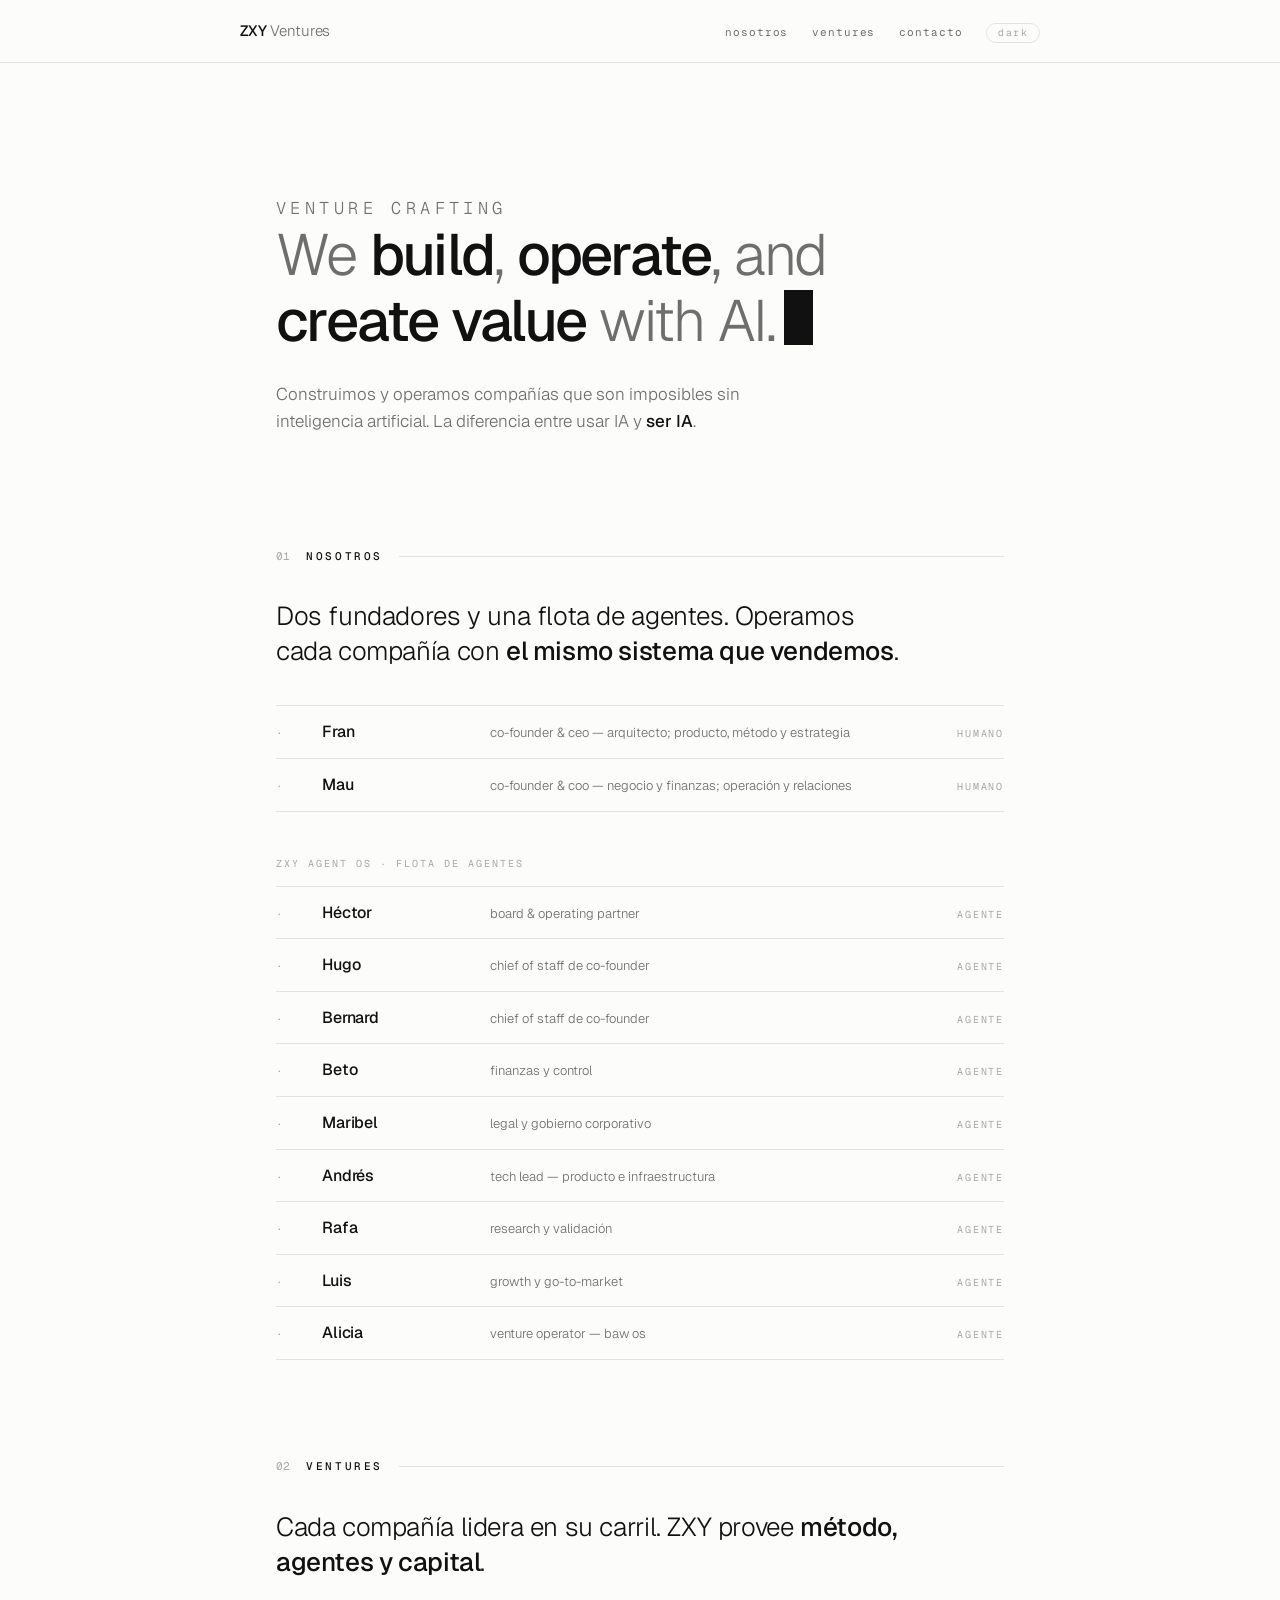
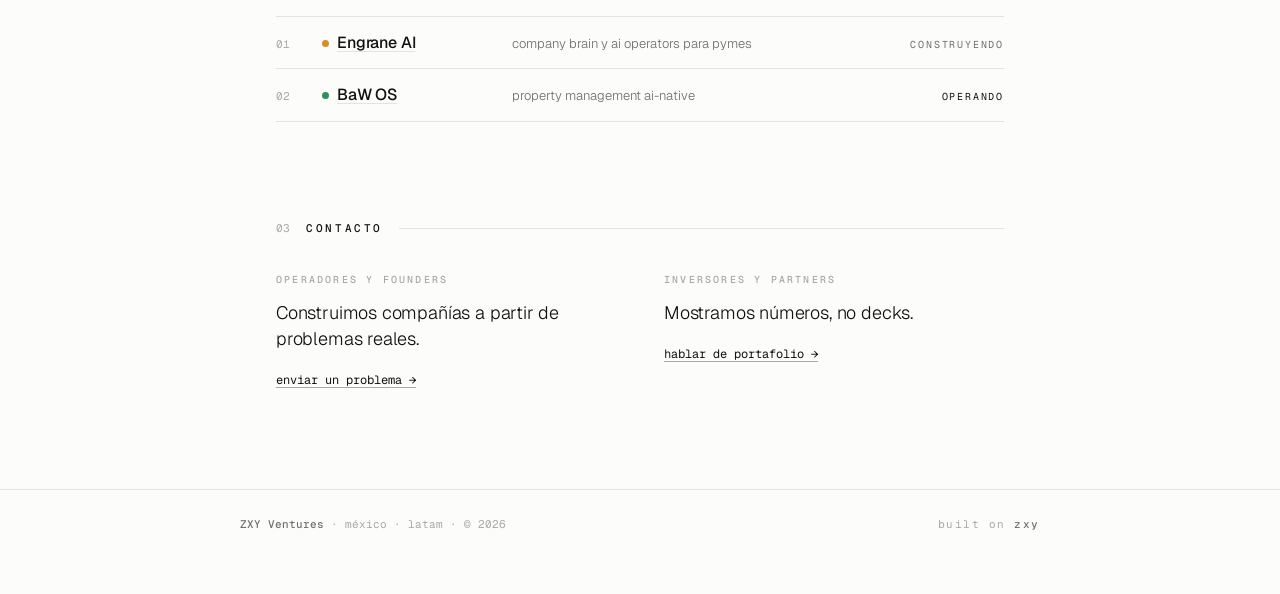
==== commit e7387a27: "content: simplifica nombres del equipo y descripciones de agentes Co-Authored-By: Claude Opus 4.7 (1" ====
--- a/index.html
+++ b/index.html
@@ -176,13 +176,13 @@
     <div class="registry team">
       <div class="row">
         <span class="idx">·</span>
-        <span class="name">Fran Durán</span>
+        <span class="name">Fran</span>
         <span class="desc">co-founder &amp; ceo — arquitecto; producto, método y estrategia</span>
         <span class="kind">humano</span>
       </div>
       <div class="row">
         <span class="idx">·</span>
-        <span class="name">Mau Durán</span>
+        <span class="name">Mau</span>
         <span class="desc">co-founder &amp; coo — negocio y finanzas; operación y relaciones</span>
         <span class="kind">humano</span>
       </div>
@@ -198,13 +198,13 @@
       <div class="row">
         <span class="idx">·</span>
         <span class="name">Hugo</span>
-        <span class="desc">chief of staff de fran — orquesta la flota</span>
+        <span class="desc">chief of staff de co-founder</span>
         <span class="kind">agente</span>
       </div>
       <div class="row">
         <span class="idx">·</span>
         <span class="name">Bernard</span>
-        <span class="desc">chief of staff de mau</span>
+        <span class="desc">chief of staff de co-founder</span>
         <span class="kind">agente</span>
       </div>
       <div class="row">
